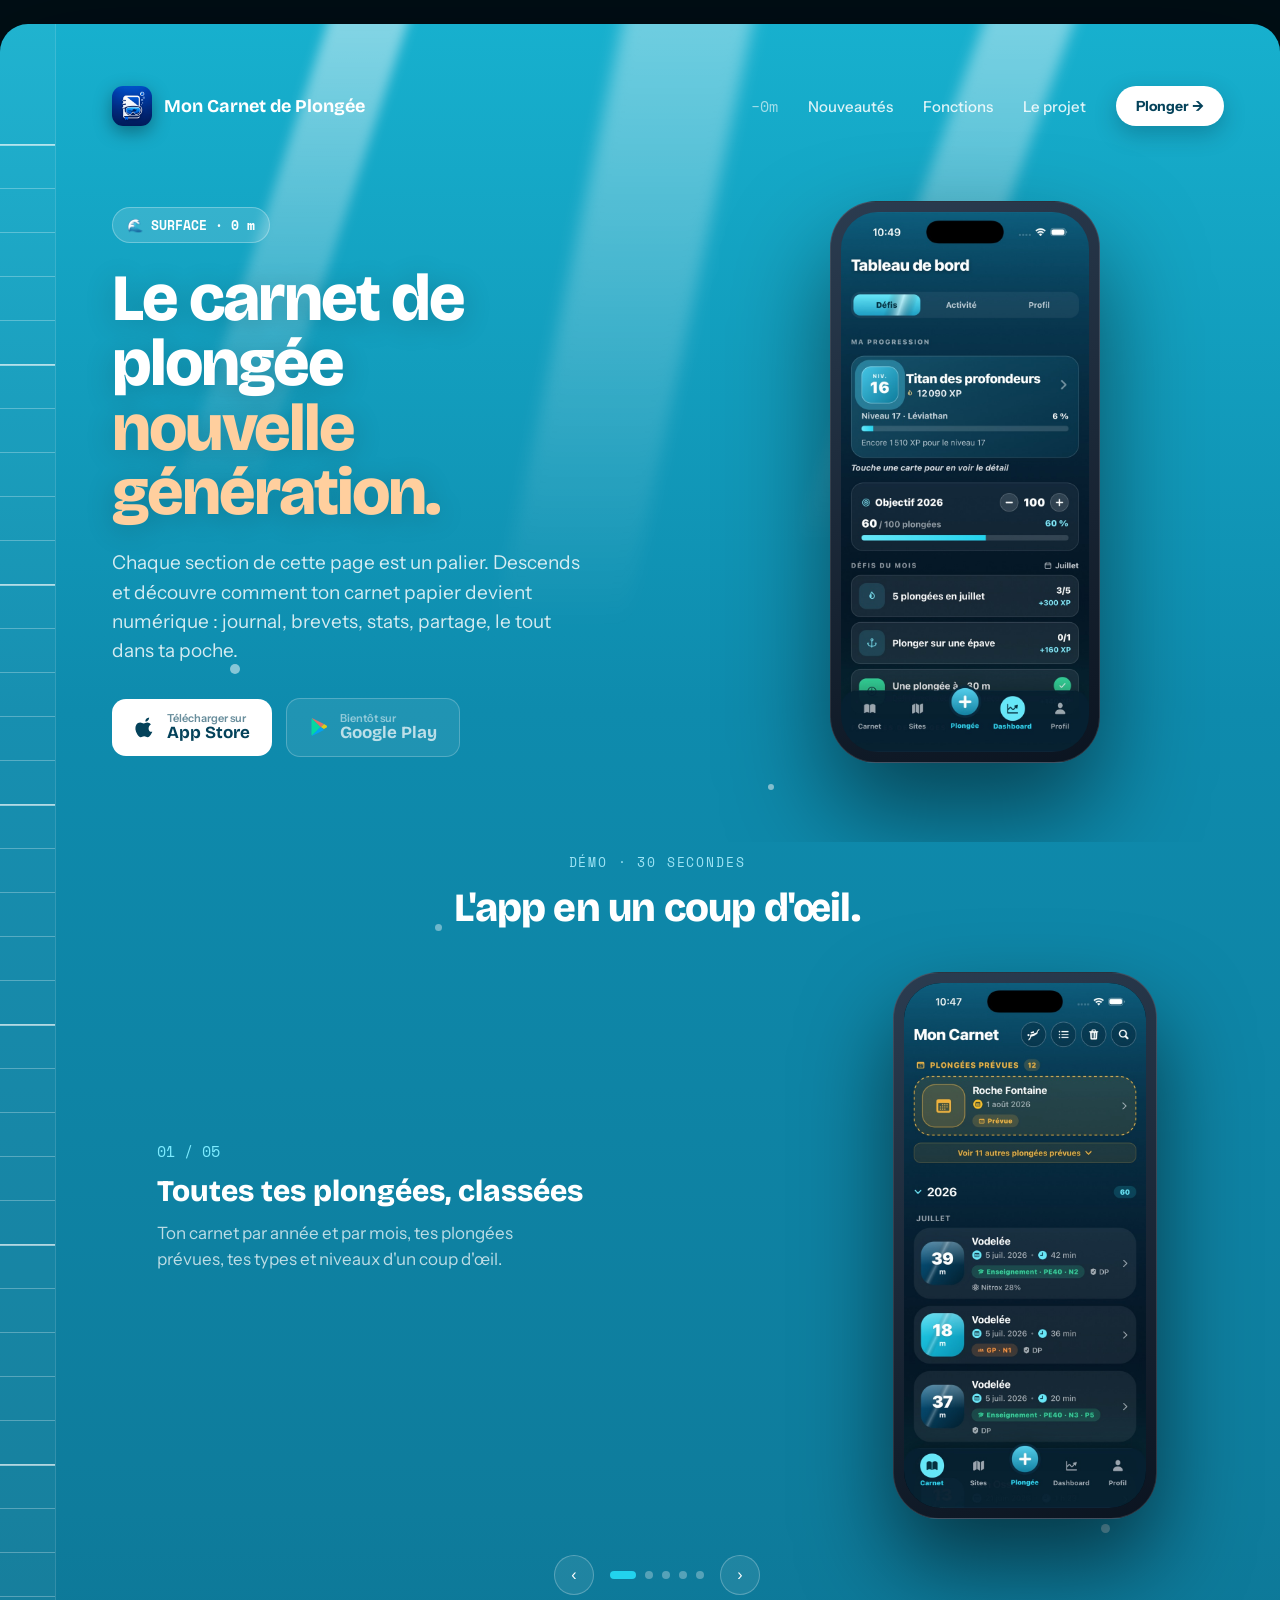
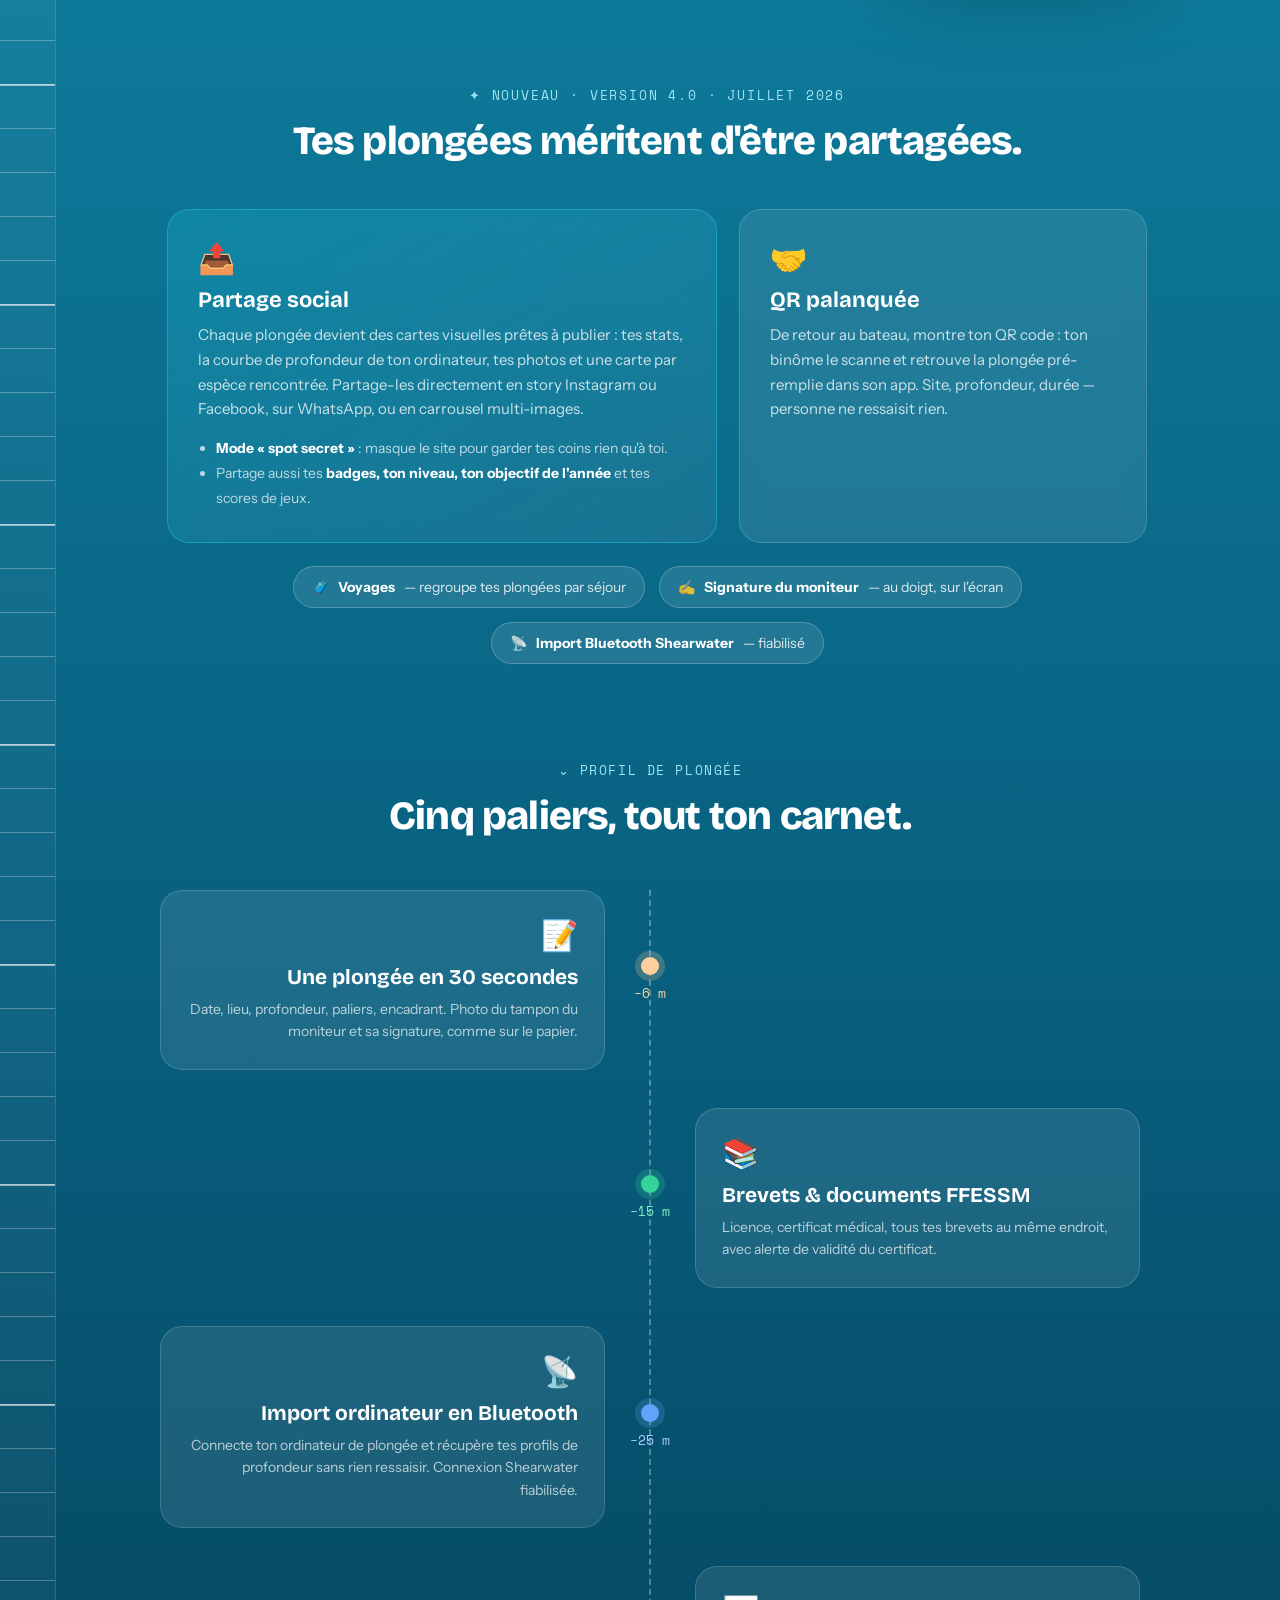
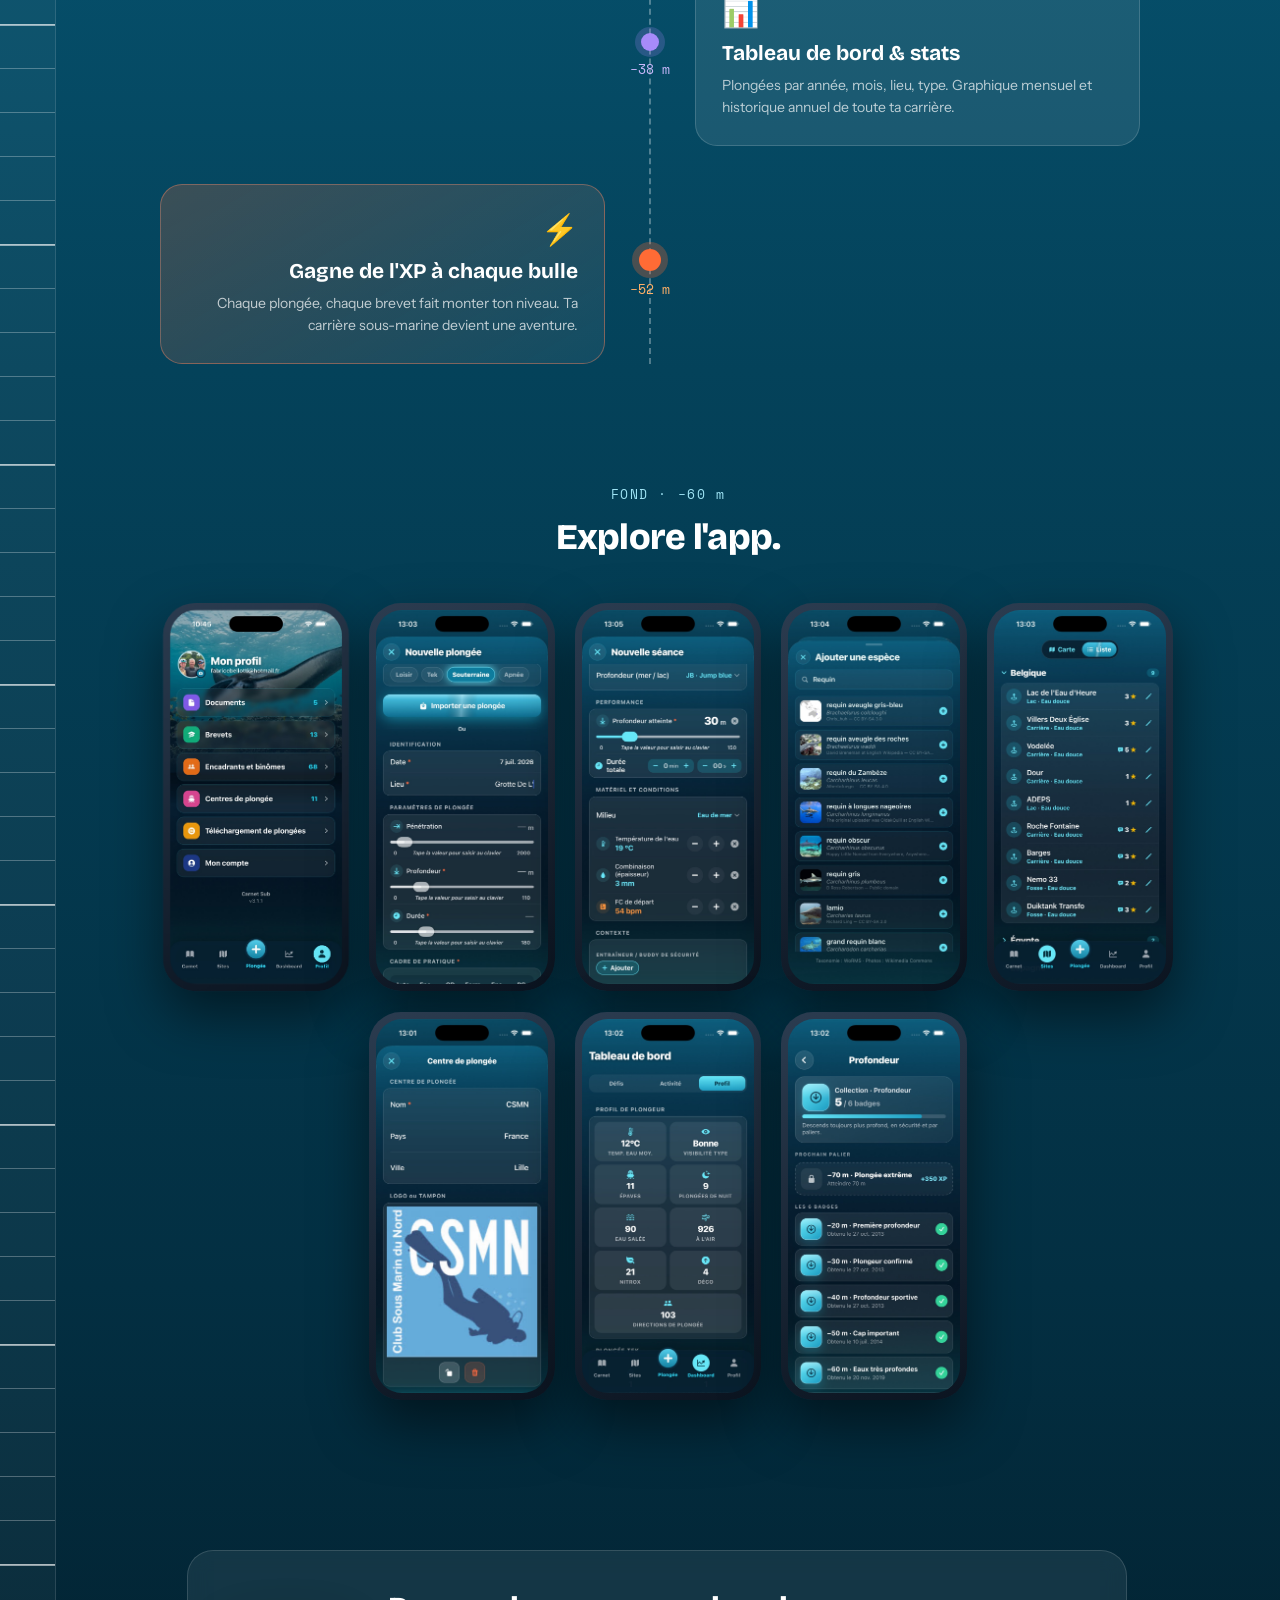
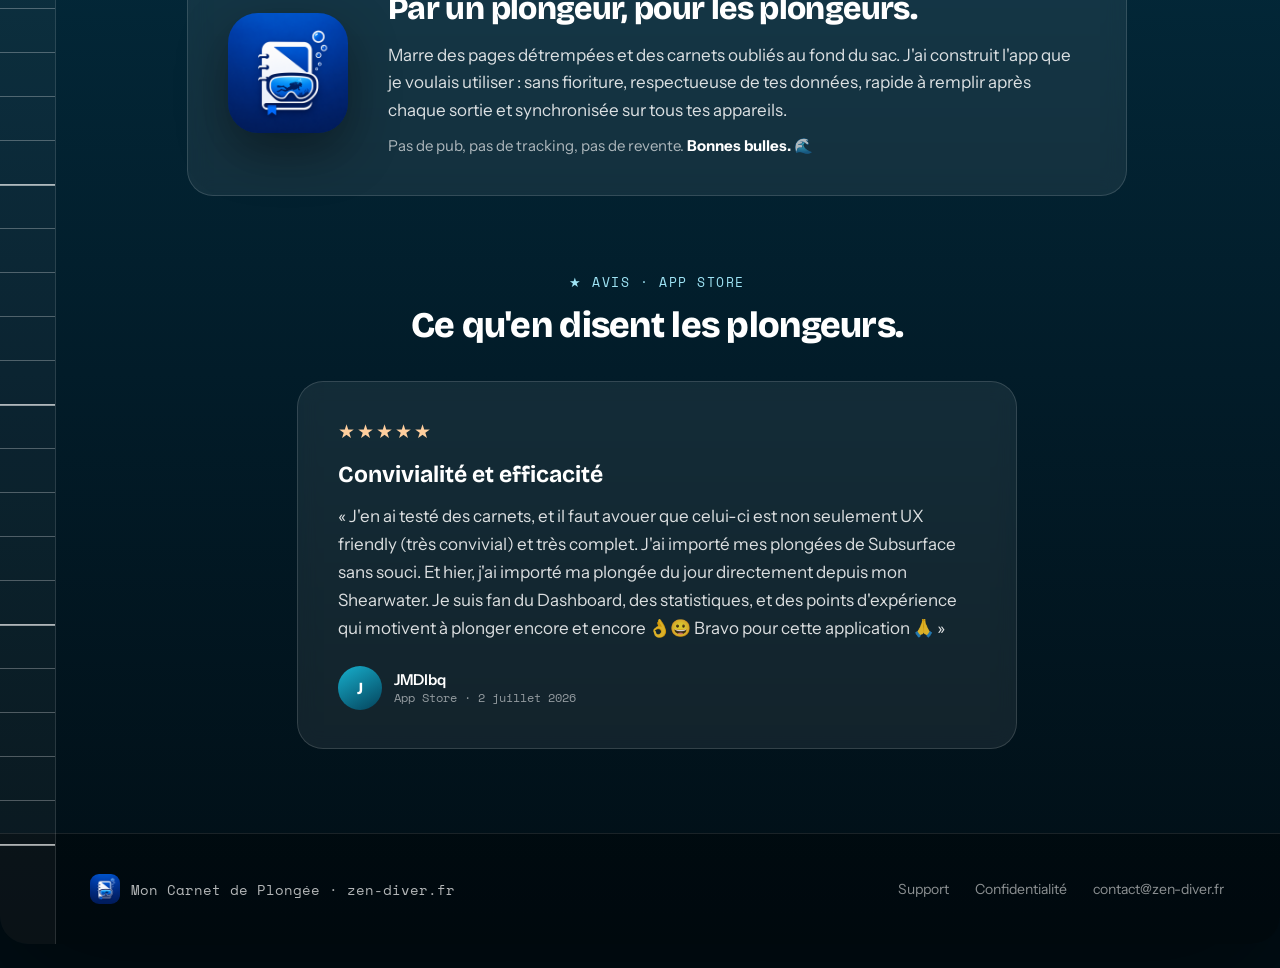
==== index.html @ 9f560ec1 "Version 4.0.0 « Partage social » : nouvelle section Nouveautés (cartes visuelles, stories, spot secr" ====
<!DOCTYPE html>
<html lang="fr">
<head>
  <meta charset="utf-8">
  <meta name="viewport" content="width=device-width, initial-scale=1">
  <title>Mon Carnet de Plongée — ton carnet de plongée & apnée</title>
  <meta name="description" content="Mon Carnet de Plongée : ton carnet papier devient numérique. Journal, brevets, statistiques, sites, partage social — loisir, Tek, souterraine et apnée. Sur iPhone.">
  <link rel="icon" href="assets/images/icon.png">
  <meta property="og:type" content="website">
  <meta property="og:title" content="Mon Carnet de Plongée">
  <meta property="og:description" content="Ton carnet papier devient numérique. Journal, brevets, stats, sites — et partage tes plongées en story.">
  <meta property="og:image" content="assets/images/icon.png">
  <meta property="og:url" content="https://zen-diver.fr">
  <link rel="preconnect" href="https://fonts.googleapis.com">
  <link rel="preconnect" href="https://fonts.gstatic.com" crossorigin>
  <link href="https://fonts.googleapis.com/css2?family=Bricolage+Grotesque:opsz,wght@12..96,400;12..96,600;12..96,700;12..96,800&family=Instrument+Sans:wght@400;500;600&family=Space+Mono:wght@400;700&display=swap" rel="stylesheet">
  <style>
    * { box-sizing: border-box; }
    html, body { margin: 0; padding: 0; }
    body {
      background: #010E15;
      color: #fff;
      font-family: 'Instrument Sans', system-ui, sans-serif;
      -webkit-font-smoothing: antialiased;
      padding: 24px 0;
    }
    a { color: inherit; text-decoration: none; }

    @keyframes floatY { 0%,100% { transform: translateY(0); } 50% { transform: translateY(-14px); } }
    @keyframes rise {
      0% { transform: translateY(0) translateX(0); opacity: 0; }
      12% { opacity: 0.7; }
      100% { transform: translateY(-260px) translateX(14px); opacity: 0; }
    }
    @keyframes rays {
      0%,100% { opacity: 0.35; transform: skewX(-16deg) translateX(0); }
      50% { opacity: 0.6; transform: skewX(-16deg) translateX(12px); }
    }
    @keyframes riseIn { from { opacity: 0; transform: translateY(28px); } to { opacity: 1; transform: none; } }

    .reveal { opacity: 0; transform: translateY(26px); transition: opacity .7s cubic-bezier(.22,.61,.36,1), transform .7s cubic-bezier(.22,.61,.36,1); will-change: opacity, transform; }
    .reveal.in { opacity: 1; transform: none; }

    .store-btn { transition: transform .2s ease; }
    .store-btn:hover { transform: translateY(-2px); }

    /* Galerie « Explore l'app » — projecteur roaming */
    .gcard { position: relative; transition: transform .7s cubic-bezier(.22,.61,.36,1), box-shadow .6s ease, opacity .6s ease, filter .6s ease; }
    .gallery.spotting .gcard { opacity: .5; filter: saturate(.85) brightness(.78); }
    .gallery.spotting .gcard.spot {
      opacity: 1; filter: none; z-index: 3;
      transform: translateY(-14px) scale(1.07);
      animation: spotPulse 2s ease-in-out infinite;
    }
    @keyframes spotPulse {
      0%, 100% { box-shadow: 0 30px 70px rgba(0,0,0,.55), 0 0 0 2px rgba(34,211,238,.6), 0 0 40px 4px rgba(34,211,238,.35); }
      50%      { box-shadow: 0 36px 84px rgba(0,0,0,.6), 0 0 0 2px rgba(34,211,238,.95), 0 0 64px 12px rgba(34,211,238,.55); }
    }

    @media (prefers-reduced-motion: reduce) {
      * { animation: none !important; }
      .reveal { opacity: 1 !important; transform: none !important; transition: none !important; }
    }

    @media (max-width: 900px) {
      body { padding: 0; }
      #site { border-radius: 0 !important; box-shadow: none !important; }
      .hero-grid, .demo-grid, .new-grid { grid-template-columns: 1fr !important; }
      .depth-ruler { display: none !important; }
      .h1 { font-size: 40px !important; }
      .pad-side { padding-left: 22px !important; padding-right: 22px !important; }
      .gallery { overflow-x: auto !important; flex-wrap: nowrap !important; justify-content: flex-start !important; }
      .footer { padding-left: 22px !important; }
      .nav-sec { display: none !important; }
      .nav-row { padding-top: 34px !important; padding-bottom: 18px !important; }
      .hero-phone { min-height: auto !important; margin-top: 18px !important; }
      .sec-title { font-size: 30px !important; }
      .gallery-sec { padding: 20px 0 44px !important; }
      /* marges verticales : la carte active (soulevée + agrandie) n'est plus rognée */
      .gallery { padding: 34px 22px 30px !important; -webkit-overflow-scrolling: touch; }
    }

    /* Portrait téléphone : timeline en une colonne, carte histoire empilée */
    @media (max-width: 640px) {
      .h1 { font-size: 36px !important; }
      .timeline-line { left: 21px !important; }
      .palier { grid-template-columns: 42px 1fr !important; column-gap: 14px !important; align-items: start !important; margin-bottom: 26px !important; }
      .palier-empty { display: none !important; }
      .palier-dot { order: 0 !important; padding-top: 4px; }
      .palier-card { order: 1 !important; text-align: left !important; padding: 20px !important; }
      .story-card { grid-template-columns: 1fr !important; gap: 20px !important; padding: 26px !important; text-align: center !important; }
      .story-card > img { margin: 0 auto !important; width: 92px !important; height: 92px !important; }
      .demo-grid { gap: 24px !important; justify-items: center !important; }
      .demo-caps { min-height: 288px !important; text-align: center !important; width: 100%; }
      .demo-caps h3 { font-size: 26px !important; }
    }
  </style>
</head>
<body>

<section id="site" style="position:relative; max-width:1280px; width:100%; margin:0 auto; border-radius:28px; overflow:hidden; box-shadow:0 40px 120px rgba(0,0,0,0.45); background:linear-gradient(180deg, #17B0CE 0%, #0E8BAD 12%, #0E7C9C 26%, #086080 44%, #04425A 62%, #032F42 78%, #021C29 90%, #010E15 100%); font-family:'Instrument Sans',sans-serif;">

  <!-- depth ruler -->
  <div class="depth-ruler" style="position:absolute; top:0; bottom:0; left:0; width:56px; z-index:40; border-right:1px solid rgba(255,255,255,0.12); background:rgba(255,255,255,0.04);">
    <div style="position:absolute; top:120px; left:0; right:0; bottom:60px; background-image:repeating-linear-gradient(180deg, rgba(255,255,255,0.28) 0 1px, transparent 1px 44px);"></div>
    <div style="position:absolute; top:120px; left:0; right:0; bottom:60px; background-image:repeating-linear-gradient(180deg, rgba(255,255,255,0.55) 0 2px, transparent 2px 220px);"></div>
  </div>

  <!-- rising bubbles -->
  <div style="position:absolute; left:18%; top:640px; width:10px; height:10px; border-radius:50%; background:rgba(255,255,255,0.5); animation:rise 7s ease-in infinite; pointer-events:none;"></div>
  <div style="position:absolute; left:34%; top:900px; width:7px; height:7px; border-radius:50%; background:rgba(255,255,255,0.4); animation:rise 9s ease-in infinite 1.5s; pointer-events:none;"></div>
  <div style="position:absolute; left:72%; top:1200px; width:12px; height:12px; border-radius:50%; background:rgba(255,255,255,0.4); animation:rise 8s ease-in infinite 0.6s; pointer-events:none;"></div>
  <div style="position:absolute; left:60%; top:760px; width:6px; height:6px; border-radius:50%; background:rgba(255,255,255,0.5); animation:rise 6.5s ease-in infinite 2.2s; pointer-events:none;"></div>
  <div style="position:absolute; left:86%; top:1500px; width:9px; height:9px; border-radius:50%; background:rgba(255,255,255,0.35); animation:rise 10s ease-in infinite 1s; pointer-events:none;"></div>

  <!-- HERO / SURFACE -->
  <div style="position:relative; padding-left:56px; overflow:hidden;">
    <div style="position:absolute; top:-40px; left:20%; width:80px; height:520px; background:linear-gradient(180deg, rgba(255,255,255,0.5), transparent); transform:skewX(-18deg); filter:blur(6px); animation:rays 9s ease-in-out infinite; pointer-events:none;"></div>
    <div style="position:absolute; top:-40px; left:44%; width:130px; height:640px; background:linear-gradient(180deg, rgba(255,255,255,0.4), transparent); transform:skewX(-12deg); filter:blur(8px); animation:rays 11s ease-in-out infinite 1s; pointer-events:none;"></div>
    <div style="position:absolute; top:-40px; left:70%; width:90px; height:560px; background:linear-gradient(180deg, rgba(255,255,255,0.45), transparent); transform:skewX(-20deg); filter:blur(7px); animation:rays 10s ease-in-out infinite 0.5s; pointer-events:none;"></div>

    <!-- nav -->
    <div class="pad-side nav-row" style="position:relative; z-index:10; display:flex; align-items:center; justify-content:space-between; padding:62px 56px 26px; flex-wrap:wrap; gap:16px;">
      <div style="display:flex; align-items:center; gap:12px;">
        <img src="assets/images/icon.png" alt="Mon Carnet de Plongée" style="width:40px; height:40px; border-radius:11px; box-shadow:0 6px 18px rgba(0,0,0,0.35);">
        <span style="color:#fff; font-family:'Bricolage Grotesque',sans-serif; font-weight:700; font-size:18px;">Mon Carnet de Plongée</span>
      </div>
      <div style="display:flex; align-items:center; gap:30px;">
        <span class="nav-sec" style="color:rgba(255,255,255,0.6); font-size:15px; font-weight:400; font-family:'Space Mono',monospace;">−0m</span>
        <a class="nav-sec" href="#nouveautes" style="color:rgba(255,255,255,0.85); font-size:15px; font-weight:500;">Nouveautés</a>
        <a class="nav-sec" href="#paliers" style="color:rgba(255,255,255,0.85); font-size:15px; font-weight:500;">Fonctions</a>
        <a class="nav-sec" href="#projet" style="color:rgba(255,255,255,0.85); font-size:15px; font-weight:500;">Le projet</a>
        <a href="https://apps.apple.com/app/id6769454355" target="_blank" rel="noopener" style="display:inline-flex; align-items:center; gap:8px; background:#fff; color:#04425A; font-weight:700; font-size:14px; padding:11px 20px; border-radius:999px; box-shadow:0 8px 22px rgba(3,31,46,0.25);">Plonger →</a>
      </div>
    </div>

    <!-- hero grid -->
    <div class="hero-grid pad-side" style="position:relative; z-index:10; display:grid; grid-template-columns:1.05fr 0.95fr; gap:20px; align-items:center; padding:30px 56px 60px;">
      <div>
        <div style="display:inline-flex; align-items:center; gap:8px; background:rgba(255,255,255,0.14); border:1px solid rgba(255,255,255,0.28); color:#fff; font-size:13px; font-weight:600; padding:7px 14px; border-radius:999px; margin-bottom:24px; font-family:'Space Mono',monospace; animation:riseIn 0.7s cubic-bezier(.22,.61,.36,1) both;">🌊 SURFACE · 0 m</div>
        <h1 class="h1" style="margin:0 0 22px; font-family:'Bricolage Grotesque',sans-serif; font-weight:800; font-size:66px; line-height:0.98; letter-spacing:-0.03em; color:#fff; text-shadow:0 4px 30px rgba(0,0,0,0.2); animation:riseIn 0.8s cubic-bezier(.22,.61,.36,1) 0.08s both;">Le carnet de plongée<br><span style="color:#FFCf9e;">nouvelle génération.</span></h1>
        <p style="margin:0 0 32px; max-width:470px; font-size:19px; line-height:1.55; color:rgba(255,255,255,0.82); animation:riseIn 0.8s cubic-bezier(.22,.61,.36,1) 0.18s both;">Chaque section de cette page est un palier. Descends et découvre comment ton carnet papier devient numérique : journal, brevets, stats, partage, le tout dans ta poche.</p>
        <div id="stores" style="display:flex; align-items:center; gap:14px; flex-wrap:wrap; animation:riseIn 0.8s cubic-bezier(.22,.61,.36,1) 0.28s both;">
          <a class="store-btn" href="https://apps.apple.com/app/id6769454355" target="_blank" rel="noopener" style="display:inline-flex; align-items:center; gap:11px; background:#fff; color:#04425A; padding:13px 22px; border-radius:14px; font-weight:600;">
            <svg width="22" height="22" viewBox="0 0 24 24" fill="#04425A"><path d="M16.5 1.5c.1 1.2-.4 2.3-1.1 3.1-.7.9-1.9 1.5-3 1.4-.1-1.1.4-2.3 1.1-3 .7-.8 2-1.4 3-1.5zM20 17.2c-.5 1.2-.8 1.7-1.4 2.7-.9 1.4-2.2 3.2-3.8 3.2-1.4 0-1.8-.9-3.7-.9s-2.3.9-3.7.9c-1.6 0-2.8-1.6-3.7-3C1.2 16.5.9 12 2.5 9.6c1-1.6 2.6-2.5 4.2-2.5 1.6 0 2.6 1 3.9 1s2.1-1 3.9-1c1.4 0 2.9.8 3.9 2.1-3.4 1.9-2.9 6.8-.5 8z"/></svg>
            <span style="display:flex; flex-direction:column; line-height:1.1;"><span style="font-size:11px; opacity:0.6;">Télécharger sur</span><span style="font-size:17px; font-weight:700; font-family:'Bricolage Grotesque',sans-serif;">App Store</span></span>
          </a>
          <span aria-disabled="true" style="display:inline-flex; align-items:center; gap:11px; background:rgba(255,255,255,0.08); border:1px solid rgba(255,255,255,0.22); color:rgba(255,255,255,0.7); padding:13px 22px; border-radius:14px; font-weight:600; cursor:default;">
            <svg width="20" height="22" viewBox="0 0 24 24" style="opacity:0.85;"><path fill="#00E5A0" d="M3.6 1.8 14 12 3.6 22.2c-.4-.2-.6-.6-.6-1.1V2.9c0-.5.2-.9.6-1.1z"/><path fill="#FFD400" d="M17.9 8.5 21 10.3c.8.5.8 1.7 0 2.2l-3.1 1.8L14 12l3.9-3.5z"/><path fill="#FF6B5C" d="M3.6 1.8c.3-.2.7-.2 1.1 0L17.9 8.5 14 12 3.6 1.8z"/><path fill="#00A6FF" d="M14 12l3.9 3.5L4.7 22.2c-.4.2-.8.2-1.1 0L14 12z"/></svg>
            <span style="display:flex; flex-direction:column; line-height:1.1;"><span style="font-size:11px; opacity:0.7;">Bientôt sur</span><span style="font-size:17px; font-weight:700; font-family:'Bricolage Grotesque',sans-serif;">Google Play</span></span>
          </span>
        </div>
      </div>
      <div class="hero-phone" style="position:relative; display:flex; justify-content:center; align-items:center; min-height:600px;">
        <div style="position:relative; z-index:2; width:270px; animation:floatY 7s ease-in-out infinite;">
          <div style="border-radius:46px; padding:10px; background:linear-gradient(160deg,#2b3c50,#0b1420); box-shadow:0 50px 100px rgba(0,0,0,0.5); border:1px solid rgba(255,255,255,0.12);">
            <img src="assets/screens/dashboard.jpg" alt="Tableau de bord Mon Carnet de Plongée" style="width:100%; display:block; border-radius:37px;">
          </div>
        </div>
      </div>
    </div>
  </div>

  <!-- DÉMO / DIAPORAMA -->
  <div class="pad-side" style="position:relative; padding:10px 56px 70px 90px;">
    <div class="reveal" style="text-align:center; margin:0 auto 40px;">
      <div style="font-family:'Space Mono',monospace; color:#9FE4F5; font-size:13px; letter-spacing:0.14em; margin-bottom:12px;">DÉMO · 30 SECONDES</div>
      <h2 class="sec-title" style="margin:0; font-family:'Bricolage Grotesque',sans-serif; font-weight:800; font-size:40px; letter-spacing:-0.02em; color:#fff;">L'app en un coup d'œil.</h2>
    </div>

    <div id="demo" style="max-width:1000px; margin:0 auto;">
      <div class="demo-grid" style="display:grid; grid-template-columns:1fr auto; gap:56px; align-items:center;">
        <!-- captions stack -->
        <div class="demo-caps" style="position:relative; min-height:210px;">
          <div data-cap style="position:absolute; inset:0; opacity:1; transition:opacity 0.5s ease;">
            <div style="font-family:'Space Mono',monospace; font-size:15px; color:#7DEBFF; margin-bottom:14px;">01 / 05</div>
            <h3 style="margin:0 0 12px; font-family:'Bricolage Grotesque',sans-serif; font-weight:800; font-size:30px; line-height:1.05; color:#fff;">Toutes tes plongées, classées</h3>
            <p style="margin:0; font-size:17px; line-height:1.55; color:rgba(255,255,255,0.72); max-width:400px;">Ton carnet par année et par mois, tes plongées prévues, tes types et niveaux d'un coup d'œil.</p>
          </div>
          <div data-cap style="position:absolute; inset:0; opacity:0; transition:opacity 0.5s ease;">
            <div style="font-family:'Space Mono',monospace; font-size:15px; color:#7DEBFF; margin-bottom:14px;">02 / 05</div>
            <h3 style="margin:0 0 12px; font-family:'Bricolage Grotesque',sans-serif; font-weight:800; font-size:30px; line-height:1.05; color:#fff;">Une plongée en 30 secondes</h3>
            <p style="margin:0; font-size:17px; line-height:1.55; color:rgba(255,255,255,0.72); max-width:400px;">Loisir, Tek, souterraine ou apnée : saisis l'essentiel en un instant, ou importe depuis ton ordinateur.</p>
          </div>
          <div data-cap style="position:absolute; inset:0; opacity:0; transition:opacity 0.5s ease;">
            <div style="font-family:'Space Mono',monospace; font-size:15px; color:#7DEBFF; margin-bottom:14px;">03 / 05</div>
            <h3 style="margin:0 0 12px; font-family:'Bricolage Grotesque',sans-serif; font-weight:800; font-size:30px; line-height:1.05; color:#fff;">Tes sites sur la carte</h3>
            <p style="margin:0; font-size:17px; line-height:1.55; color:rgba(255,255,255,0.72); max-width:400px;">Tous tes spots géolocalisés, notés et prêts à être revisités, de la carrière locale à la croisière lointaine.</p>
          </div>
          <div data-cap style="position:absolute; inset:0; opacity:0; transition:opacity 0.5s ease;">
            <div style="font-family:'Space Mono',monospace; font-size:15px; color:#7DEBFF; margin-bottom:14px;">04 / 05</div>
            <h3 style="margin:0 0 12px; font-family:'Bricolage Grotesque',sans-serif; font-weight:800; font-size:30px; line-height:1.05; color:#fff;">Tes stats, ta progression</h3>
            <p style="margin:0; font-size:17px; line-height:1.55; color:rgba(255,255,255,0.72); max-width:400px;">Profondeurs, durées, types, historique annuel : toute ta carrière sous-marine en chiffres et en graphiques.</p>
          </div>
          <div data-cap style="position:absolute; inset:0; opacity:0; transition:opacity 0.5s ease;">
            <div style="font-family:'Space Mono',monospace; font-size:15px; color:#7DEBFF; margin-bottom:14px;">05 / 05</div>
            <h3 style="margin:0 0 12px; font-family:'Bricolage Grotesque',sans-serif; font-weight:800; font-size:30px; line-height:1.05; color:#fff;">Brevets & documents à portée</h3>
            <p style="margin:0; font-size:17px; line-height:1.55; color:rgba(255,255,255,0.72); max-width:400px;">Licence, certificat médical, brevets, assurances : tous tes papiers réunis, même hors-ligne.</p>
          </div>
        </div>

        <!-- phone -->
        <div style="width:264px; animation:floatY 7s ease-in-out infinite;">
          <div style="border-radius:46px; padding:10px; background:linear-gradient(160deg,#2b3c50,#0b1420); box-shadow:0 44px 90px rgba(0,0,0,0.55); border:1px solid rgba(255,255,255,0.12);">
            <div style="position:relative; aspect-ratio:250/542; border-radius:37px; overflow:hidden; background:#010A12;">
              <div data-slide style="position:absolute; inset:0; opacity:1; z-index:2; transition:opacity 0.6s ease;"><img src="assets/screens/carnet.jpg" alt="Carnet de plongées" style="width:100%; height:100%; object-fit:cover; display:block;"></div>
              <div data-slide style="position:absolute; inset:0; opacity:0; z-index:1; transition:opacity 0.6s ease;"><img src="assets/screens/nouvelle-plongee.jpg" alt="Nouvelle plongée" style="width:100%; height:100%; object-fit:cover; display:block;"></div>
              <div data-slide style="position:absolute; inset:0; opacity:0; z-index:1; transition:opacity 0.6s ease;"><img src="assets/screens/sites.jpg" alt="Sites sur la carte" style="width:100%; height:100%; object-fit:cover; display:block;"></div>
              <div data-slide style="position:absolute; inset:0; opacity:0; z-index:1; transition:opacity 0.6s ease;"><img src="assets/screens/stats.jpg" alt="Statistiques" style="width:100%; height:100%; object-fit:cover; display:block;"></div>
              <div data-slide style="position:absolute; inset:0; opacity:0; z-index:1; transition:opacity 0.6s ease;"><img src="assets/screens/documents.jpg" alt="Documents et brevets" style="width:100%; height:100%; object-fit:cover; display:block;"></div>
            </div>
          </div>
        </div>
      </div>

      <!-- controls -->
      <div style="display:flex; align-items:center; justify-content:center; gap:16px; margin-top:36px;">
        <button data-prev aria-label="Précédent" style="width:40px; height:40px; border-radius:20px; border:1px solid rgba(255,255,255,0.25); background:rgba(255,255,255,0.08); color:#fff; font-size:16px; cursor:pointer; display:flex; align-items:center; justify-content:center;">‹</button>
        <div style="display:flex; align-items:center; gap:9px;">
          <button data-dot aria-label="Aller au slide 1" style="height:8px; width:26px; border:none; padding:0; border-radius:99px; background:#22D3EE; cursor:pointer; transition:all 0.4s ease;"></button>
          <button data-dot aria-label="Aller au slide 2" style="height:8px; width:8px; border:none; padding:0; border-radius:99px; background:rgba(255,255,255,0.3); cursor:pointer; transition:all 0.4s ease;"></button>
          <button data-dot aria-label="Aller au slide 3" style="height:8px; width:8px; border:none; padding:0; border-radius:99px; background:rgba(255,255,255,0.3); cursor:pointer; transition:all 0.4s ease;"></button>
          <button data-dot aria-label="Aller au slide 4" style="height:8px; width:8px; border:none; padding:0; border-radius:99px; background:rgba(255,255,255,0.3); cursor:pointer; transition:all 0.4s ease;"></button>
          <button data-dot aria-label="Aller au slide 5" style="height:8px; width:8px; border:none; padding:0; border-radius:99px; background:rgba(255,255,255,0.3); cursor:pointer; transition:all 0.4s ease;"></button>
        </div>
        <button data-next aria-label="Suivant" style="width:40px; height:40px; border-radius:20px; border:1px solid rgba(255,255,255,0.25); background:rgba(255,255,255,0.08); color:#fff; font-size:16px; cursor:pointer; display:flex; align-items:center; justify-content:center;">›</button>
      </div>
    </div>
  </div>

  <!-- NOUVEAUTÉS 4.0 -->
  <div id="nouveautes" class="pad-side" style="position:relative; padding:20px 56px 76px 90px;">
    <div class="reveal" style="text-align:center; margin:0 auto 44px;">
      <div style="font-family:'Space Mono',monospace; color:#9FE4F5; font-size:13px; letter-spacing:0.14em; margin-bottom:12px;">✦ NOUVEAU · VERSION 4.0 · JUILLET 2026</div>
      <h2 class="sec-title" style="margin:0; font-family:'Bricolage Grotesque',sans-serif; font-weight:800; font-size:40px; letter-spacing:-0.02em; color:#fff;">Tes plongées méritent d'être partagées.</h2>
    </div>

    <div class="new-grid" style="display:grid; grid-template-columns:1.35fr 1fr; gap:22px; max-width:980px; margin:0 auto;">
      <!-- Partage social -->
      <div class="reveal" style="background:linear-gradient(150deg,rgba(34,211,238,0.20),rgba(255,255,255,0.06)); border:1px solid rgba(34,211,238,0.4); border-radius:22px; padding:30px; backdrop-filter:blur(10px);">
        <div style="font-size:30px; margin-bottom:10px;">📤</div>
        <h3 style="margin:0 0 10px; font-family:'Bricolage Grotesque',sans-serif; font-weight:700; font-size:22px; color:#fff;">Partage social</h3>
        <p style="margin:0 0 14px; font-size:15px; line-height:1.65; color:rgba(255,255,255,0.78);">Chaque plongée devient des cartes visuelles prêtes à publier : tes stats, la courbe de profondeur de ton ordinateur, tes photos et une carte par espèce rencontrée. Partage-les directement en story Instagram ou Facebook, sur WhatsApp, ou en carrousel multi-images.</p>
        <ul style="margin:0; padding-left:18px; font-size:14px; line-height:1.8; color:rgba(255,255,255,0.72);">
          <li><strong style="color:#fff;">Mode « spot secret »</strong> : masque le site pour garder tes coins rien qu'à toi.</li>
          <li>Partage aussi tes <strong style="color:#fff;">badges, ton niveau, ton objectif de l'année</strong> et tes scores de jeux.</li>
        </ul>
      </div>

      <!-- QR palanquée -->
      <div class="reveal" style="background:rgba(255,255,255,0.09); border:1px solid rgba(255,255,255,0.16); border-radius:22px; padding:30px; backdrop-filter:blur(10px);">
        <div style="font-size:30px; margin-bottom:10px;">🤝</div>
        <h3 style="margin:0 0 10px; font-family:'Bricolage Grotesque',sans-serif; font-weight:700; font-size:22px; color:#fff;">QR palanquée</h3>
        <p style="margin:0; font-size:15px; line-height:1.65; color:rgba(255,255,255,0.78);">De retour au bateau, montre ton QR code : ton binôme le scanne et retrouve la plongée pré-remplie dans son app. Site, profondeur, durée — personne ne ressaisit rien.</p>
      </div>
    </div>

    <!-- aussi dans les dernières versions -->
    <div class="reveal" style="display:flex; flex-wrap:wrap; gap:14px; justify-content:center; max-width:980px; margin:24px auto 0;">
      <span style="display:inline-flex; align-items:center; gap:9px; background:rgba(255,255,255,0.10); border:1px solid rgba(255,255,255,0.22); border-radius:999px; padding:11px 18px; font-size:14px; color:rgba(255,255,255,0.85);">🧳 <strong style="color:#fff;">Voyages</strong> — regroupe tes plongées par séjour</span>
      <span style="display:inline-flex; align-items:center; gap:9px; background:rgba(255,255,255,0.10); border:1px solid rgba(255,255,255,0.22); border-radius:999px; padding:11px 18px; font-size:14px; color:rgba(255,255,255,0.85);">✍️ <strong style="color:#fff;">Signature du moniteur</strong> — au doigt, sur l'écran</span>
      <span style="display:inline-flex; align-items:center; gap:9px; background:rgba(255,255,255,0.10); border:1px solid rgba(255,255,255,0.22); border-radius:999px; padding:11px 18px; font-size:14px; color:rgba(255,255,255,0.85);">📡 <strong style="color:#fff;">Import Bluetooth Shearwater</strong> — fiabilisé</span>
    </div>
  </div>

  <!-- DESCENT TIMELINE -->
  <div id="paliers" class="pad-side" style="position:relative; padding:20px 70px 80px 90px;">
    <div class="reveal" style="text-align:center; margin:0 auto 50px;">
      <div style="font-family:'Space Mono',monospace; color:#9FE4F5; font-size:13px; letter-spacing:0.12em; margin-bottom:12px;">⌄ PROFIL DE PLONGÉE</div>
      <h2 class="sec-title" style="margin:0; font-family:'Bricolage Grotesque',sans-serif; font-weight:800; font-size:40px; letter-spacing:-0.02em; color:#fff;">Cinq paliers, tout ton carnet.</h2>
    </div>

    <div style="position:relative; max-width:980px; margin:0 auto;">
      <div class="timeline-line" style="position:absolute; left:50%; top:0; bottom:0; width:0; border-left:2px dashed rgba(255,255,255,0.3); transform:translateX(-1px);"></div>

      <!-- palier 1 (left) −6m -->
      <div class="reveal palier" style="position:relative; display:grid; grid-template-columns:1fr 90px 1fr; align-items:center; margin-bottom:38px;">
        <div class="palier-card" style="background:rgba(255,255,255,0.09); border:1px solid rgba(255,255,255,0.16); border-radius:22px; padding:26px; backdrop-filter:blur(10px); text-align:right;">
          <div style="font-size:30px; margin-bottom:10px;">📝</div>
          <h3 style="margin:0 0 8px; font-family:'Bricolage Grotesque',sans-serif; font-weight:700; font-size:21px; color:#fff;">Une plongée en 30 secondes</h3>
          <p style="margin:0; font-size:14px; line-height:1.6; color:rgba(255,255,255,0.7);">Date, lieu, profondeur, paliers, encadrant. Photo du tampon du moniteur et sa signature, comme sur le papier.</p>
        </div>
        <div class="palier-dot" style="display:flex; flex-direction:column; align-items:center;">
          <div style="width:18px; height:18px; border-radius:50%; background:#FFCf9e; box-shadow:0 0 0 6px rgba(255,207,158,0.22);"></div>
          <span style="font-family:'Space Mono',monospace; font-size:13px; color:#FFCf9e; margin-top:8px;">−6 m</span>
        </div>
        <div class="palier-empty"></div>
      </div>

      <!-- palier 2 (right) −15m -->
      <div class="reveal palier" style="position:relative; display:grid; grid-template-columns:1fr 90px 1fr; align-items:center; margin-bottom:38px;">
        <div class="palier-empty"></div>
        <div class="palier-dot" style="display:flex; flex-direction:column; align-items:center;">
          <div style="width:18px; height:18px; border-radius:50%; background:#34D399; box-shadow:0 0 0 6px rgba(52,211,153,0.22);"></div>
          <span style="font-family:'Space Mono',monospace; font-size:13px; color:#7DECC0; margin-top:8px;">−15 m</span>
        </div>
        <div class="palier-card" style="background:rgba(255,255,255,0.09); border:1px solid rgba(255,255,255,0.16); border-radius:22px; padding:26px; backdrop-filter:blur(10px);">
          <div style="font-size:30px; margin-bottom:10px;">📚</div>
          <h3 style="margin:0 0 8px; font-family:'Bricolage Grotesque',sans-serif; font-weight:700; font-size:21px; color:#fff;">Brevets & documents FFESSM</h3>
          <p style="margin:0; font-size:14px; line-height:1.6; color:rgba(255,255,255,0.7);">Licence, certificat médical, tous tes brevets au même endroit, avec alerte de validité du certificat.</p>
        </div>
      </div>

      <!-- palier 3 (left) −25m -->
      <div class="reveal palier" style="position:relative; display:grid; grid-template-columns:1fr 90px 1fr; align-items:center; margin-bottom:38px;">
        <div class="palier-card" style="background:rgba(255,255,255,0.09); border:1px solid rgba(255,255,255,0.16); border-radius:22px; padding:26px; backdrop-filter:blur(10px); text-align:right;">
          <div style="font-size:30px; margin-bottom:10px;">📡</div>
          <h3 style="margin:0 0 8px; font-family:'Bricolage Grotesque',sans-serif; font-weight:700; font-size:21px; color:#fff;">Import ordinateur en Bluetooth</h3>
          <p style="margin:0; font-size:14px; line-height:1.6; color:rgba(255,255,255,0.7);">Connecte ton ordinateur de plongée et récupère tes profils de profondeur sans rien ressaisir. Connexion Shearwater fiabilisée.</p>
        </div>
        <div class="palier-dot" style="display:flex; flex-direction:column; align-items:center;">
          <div style="width:18px; height:18px; border-radius:50%; background:#60A5FA; box-shadow:0 0 0 6px rgba(96,165,250,0.22);"></div>
          <span style="font-family:'Space Mono',monospace; font-size:13px; color:#A9CCFB; margin-top:8px;">−25 m</span>
        </div>
        <div class="palier-empty"></div>
      </div>

      <!-- palier 4 (right) −38m -->
      <div class="reveal palier" style="position:relative; display:grid; grid-template-columns:1fr 90px 1fr; align-items:center; margin-bottom:38px;">
        <div class="palier-empty"></div>
        <div class="palier-dot" style="display:flex; flex-direction:column; align-items:center;">
          <div style="width:18px; height:18px; border-radius:50%; background:#A78BFA; box-shadow:0 0 0 6px rgba(167,139,250,0.22);"></div>
          <span style="font-family:'Space Mono',monospace; font-size:13px; color:#C9B8FB; margin-top:8px;">−38 m</span>
        </div>
        <div class="palier-card" style="background:rgba(255,255,255,0.09); border:1px solid rgba(255,255,255,0.16); border-radius:22px; padding:26px; backdrop-filter:blur(10px);">
          <div style="font-size:30px; margin-bottom:10px;">📊</div>
          <h3 style="margin:0 0 8px; font-family:'Bricolage Grotesque',sans-serif; font-weight:700; font-size:21px; color:#fff;">Tableau de bord & stats</h3>
          <p style="margin:0; font-size:14px; line-height:1.6; color:rgba(255,255,255,0.7);">Plongées par année, mois, lieu, type. Graphique mensuel et historique annuel de toute ta carrière.</p>
        </div>
      </div>

      <!-- palier 5 (left) −52m — accentué -->
      <div class="reveal palier" style="position:relative; display:grid; grid-template-columns:1fr 90px 1fr; align-items:center;">
        <div class="palier-card" style="background:linear-gradient(150deg,rgba(255,107,53,0.22),rgba(255,255,255,0.06)); border:1px solid rgba(255,138,101,0.4); border-radius:22px; padding:26px; backdrop-filter:blur(10px); text-align:right;">
          <div style="font-size:30px; margin-bottom:10px;">⚡</div>
          <h3 style="margin:0 0 8px; font-family:'Bricolage Grotesque',sans-serif; font-weight:700; font-size:21px; color:#fff;">Gagne de l'XP à chaque bulle</h3>
          <p style="margin:0; font-size:14px; line-height:1.6; color:rgba(255,255,255,0.72);">Chaque plongée, chaque brevet fait monter ton niveau. Ta carrière sous-marine devient une aventure.</p>
        </div>
        <div class="palier-dot" style="display:flex; flex-direction:column; align-items:center;">
          <div style="width:22px; height:22px; border-radius:50%; background:#FF6B35; box-shadow:0 0 0 7px rgba(255,107,53,0.28);"></div>
          <span style="font-family:'Space Mono',monospace; font-size:13px; color:#FFB067; margin-top:8px;">−52 m</span>
        </div>
        <div class="palier-empty"></div>
      </div>
    </div>
  </div>

  <!-- GALLERY at depth -->
  <div class="gallery-sec" style="position:relative; padding:40px 0 80px 56px;">
    <div class="reveal" style="text-align:center; margin:0 auto 44px;">
      <div style="font-family:'Space Mono',monospace; color:#9FE4F5; font-size:13px; letter-spacing:0.12em; margin-bottom:12px;">FOND · −60 m</div>
      <h2 class="sec-title" style="margin:0; font-family:'Bricolage Grotesque',sans-serif; font-weight:800; font-size:36px; letter-spacing:-0.02em; color:#fff;">Explore l'app.</h2>
    </div>
    <div class="gallery" style="display:flex; flex-wrap:wrap; gap:22px 20px; justify-content:center; padding:0 40px;">
      <div class="reveal gcard" style="width:186px; flex-shrink:0; border-radius:32px; padding:7px; background:linear-gradient(160deg,#2b3c50,#0b1420); box-shadow:0 24px 54px rgba(0,0,0,0.5);"><img src="assets/screens/profil.jpg" loading="lazy" alt="Mon profil" style="width:100%; display:block; border-radius:26px;"></div>
      <div class="reveal gcard" style="width:186px; flex-shrink:0; border-radius:32px; padding:7px; background:linear-gradient(160deg,#2b3c50,#0b1420); box-shadow:0 24px 54px rgba(0,0,0,0.5);"><img src="assets/screens/souterraine.jpg" loading="lazy" alt="Plongée souterraine" style="width:100%; display:block; border-radius:26px;"></div>
      <div class="reveal gcard" style="width:186px; flex-shrink:0; border-radius:32px; padding:7px; background:linear-gradient(160deg,#2b3c50,#0b1420); box-shadow:0 24px 54px rgba(0,0,0,0.5);"><img src="assets/screens/seance-apnee.jpg" loading="lazy" alt="Séance d'apnée" style="width:100%; display:block; border-radius:26px;"></div>
      <div class="reveal gcard" style="width:186px; flex-shrink:0; border-radius:32px; padding:7px; background:linear-gradient(160deg,#2b3c50,#0b1420); box-shadow:0 24px 54px rgba(0,0,0,0.5);"><img src="assets/screens/especes.jpg" loading="lazy" alt="Ajouter une espèce (faune)" style="width:100%; display:block; border-radius:26px;"></div>
      <div class="reveal gcard" style="width:186px; flex-shrink:0; border-radius:32px; padding:7px; background:linear-gradient(160deg,#2b3c50,#0b1420); box-shadow:0 24px 54px rgba(0,0,0,0.5);"><img src="assets/screens/sites-liste.jpg" loading="lazy" alt="Sites en liste par pays" style="width:100%; display:block; border-radius:26px;"></div>
      <div class="reveal gcard" style="width:186px; flex-shrink:0; border-radius:32px; padding:7px; background:linear-gradient(160deg,#2b3c50,#0b1420); box-shadow:0 24px 54px rgba(0,0,0,0.5);"><img src="assets/screens/centre-csmn.jpg" loading="lazy" alt="Fiche centre de plongée" style="width:100%; display:block; border-radius:26px;"></div>
      <div class="reveal gcard" style="width:186px; flex-shrink:0; border-radius:32px; padding:7px; background:linear-gradient(160deg,#2b3c50,#0b1420); box-shadow:0 24px 54px rgba(0,0,0,0.5);"><img src="assets/screens/dashboard-profil.jpg" loading="lazy" alt="Profil de plongeur : temp. eau, épaves, plongées de nuit…" style="width:100%; display:block; border-radius:26px;"></div>
      <div class="reveal gcard" style="width:186px; flex-shrink:0; border-radius:32px; padding:7px; background:linear-gradient(160deg,#2b3c50,#0b1420); box-shadow:0 24px 54px rgba(0,0,0,0.5);"><img src="assets/screens/badges-profondeur.jpg" loading="lazy" alt="Badges de profondeur et gamification" style="width:100%; display:block; border-radius:26px;"></div>
    </div>
  </div>

  <!-- STORY -->
  <div id="projet" class="pad-side" style="position:relative; padding:70px 56px 70px 90px;">
    <div class="reveal story-card" style="display:grid; grid-template-columns:auto 1fr; gap:40px; align-items:center; max-width:940px; margin:0 auto; background:rgba(255,255,255,0.07); border:1px solid rgba(255,255,255,0.14); border-radius:26px; padding:40px; backdrop-filter:blur(10px);">
      <img src="assets/images/icon.png" alt="Mon Carnet de Plongée" style="width:120px; height:120px; border-radius:30px; box-shadow:0 20px 50px rgba(0,0,0,0.4);">
      <div>
        <h2 style="margin:0 0 16px; font-family:'Bricolage Grotesque',sans-serif; font-weight:800; font-size:32px; line-height:1.1; letter-spacing:-0.02em; color:#fff;">Par un plongeur, pour les plongeurs.</h2>
        <p style="margin:0 0 12px; font-size:17px; line-height:1.6; color:rgba(255,255,255,0.85);">Marre des pages détrempées et des carnets oubliés au fond du sac. J'ai construit l'app que je voulais utiliser : sans fioriture, respectueuse de tes données, rapide à remplir après chaque sortie et synchronisée sur tous tes appareils.</p>
        <p style="margin:0; font-size:15px; color:rgba(255,255,255,0.65);">Pas de pub, pas de tracking, pas de revente. <strong style="color:#fff;">Bonnes bulles.</strong> 🌊</p>
      </div>
    </div>
  </div>

  <!-- AVIS / TÉMOIGNAGE -->
  <div class="pad-side" style="position:relative; padding:6px 56px 84px 90px;">
    <div class="reveal" style="text-align:center; margin:0 auto 34px;">
      <div style="font-family:'Space Mono',monospace; color:#9FE4F5; font-size:13px; letter-spacing:0.12em; margin-bottom:12px;">★ AVIS · APP STORE</div>
      <h2 class="sec-title" style="margin:0; font-family:'Bricolage Grotesque',sans-serif; font-weight:800; font-size:36px; letter-spacing:-0.02em; color:#fff;">Ce qu'en disent les plongeurs.</h2>
    </div>
    <div class="reveal" style="max-width:720px; margin:0 auto; background:rgba(255,255,255,0.07); border:1px solid rgba(255,255,255,0.14); border-radius:26px; padding:38px 40px; backdrop-filter:blur(10px);">
      <div style="display:flex; align-items:center; gap:3px; margin-bottom:18px; color:#FFCf9e; font-size:19px; letter-spacing:2px;">★★★★★</div>
      <h3 style="margin:0 0 14px; font-family:'Bricolage Grotesque',sans-serif; font-weight:700; font-size:23px; color:#fff;">Convivialité et efficacité</h3>
      <p style="margin:0 0 24px; font-size:17px; line-height:1.65; color:rgba(255,255,255,0.85);">« J'en ai testé des carnets, et il faut avouer que celui-ci est non seulement UX friendly (très convivial) et très complet. J'ai importé mes plongées de Subsurface sans souci. Et hier, j'ai importé ma plongée du jour directement depuis mon Shearwater. Je suis fan du Dashboard, des statistiques, et des points d'expérience qui motivent à plonger encore et encore 👌😀 Bravo pour cette application 🙏 »</p>
      <div style="display:flex; align-items:center; gap:12px;">
        <div style="width:44px; height:44px; border-radius:50%; background:linear-gradient(150deg,#17B0CE,#04425A); display:flex; align-items:center; justify-content:center; font-family:'Bricolage Grotesque',sans-serif; font-weight:700; color:#fff; font-size:17px; flex-shrink:0;">J</div>
        <div>
          <div style="font-weight:600; color:#fff; font-size:15px;">JMDlbq</div>
          <div style="font-family:'Space Mono',monospace; font-size:12px; color:rgba(255,255,255,0.55);">App Store · 2 juillet 2026</div>
        </div>
      </div>
    </div>
  </div>

  <!-- FOOTER -->
  <div class="footer" style="position:relative; background:rgba(0,0,0,0.35); padding:40px 56px 40px 90px; display:flex; align-items:center; justify-content:space-between; flex-wrap:wrap; gap:16px; border-top:1px solid rgba(255,255,255,0.1);">
    <div style="display:flex; align-items:center; gap:11px;">
      <img src="assets/images/icon.png" alt="" style="width:30px; height:30px; border-radius:9px;">
      <span style="color:rgba(255,255,255,0.7); font-size:14px; font-family:'Space Mono',monospace;">Mon Carnet de Plongée · zen-diver.fr</span>
    </div>
    <div style="display:flex; gap:26px; color:rgba(255,255,255,0.55); font-size:14px;">
      <a href="/support">Support</a><a href="/privacy">Confidentialité</a><a href="mailto:contact@zen-diver.fr">contact@zen-diver.fr</a>
    </div>
  </div>
</section>

<script>
  // Diaporama démo (auto 4,2 s + flèches + points)
  (function () {
    var root = document.getElementById('demo');
    if (!root) return;
    var slides = [].slice.call(root.querySelectorAll('[data-slide]'));
    var caps = [].slice.call(root.querySelectorAll('[data-cap]'));
    var dots = [].slice.call(root.querySelectorAll('[data-dot]'));
    var i = 0, timer = null;
    function apply() {
      var n = slides.length; if (!n) return;
      i = ((i % n) + n) % n;
      slides.forEach(function (s, k) { s.style.opacity = k === i ? '1' : '0'; s.style.zIndex = k === i ? '2' : '1'; });
      caps.forEach(function (c, k) { c.style.opacity = k === i ? '1' : '0'; });
      dots.forEach(function (d, k) { var on = k === i; d.style.width = on ? '26px' : '8px'; d.style.background = on ? '#22D3EE' : 'rgba(255,255,255,0.3)'; });
    }
    function go(k) { i = k; apply(); restart(); }
    function restart() { if (timer) clearInterval(timer); timer = setInterval(function () { go(i + 1); }, 4200); }
    dots.forEach(function (d, k) { d.addEventListener('click', function () { go(k); }); });
    var p = root.querySelector('[data-prev]'), nx = root.querySelector('[data-next]');
    if (p) p.addEventListener('click', function () { go(i - 1); });
    if (nx) nx.addEventListener('click', function () { go(i + 1); });
    apply(); restart();
  })();

  // Révélations au scroll (fade-up, une seule fois, avec léger stagger par groupe)
  (function () {
    var els = [].slice.call(document.querySelectorAll('.reveal'));
    if (!('IntersectionObserver' in window)) { els.forEach(function (e) { e.classList.add('in'); }); return; }
    var io = new IntersectionObserver(function (ents) {
      ents.forEach(function (e) { if (e.isIntersecting) { e.target.classList.add('in'); io.unobserve(e.target); } });
    }, { threshold: 0.12, rootMargin: '0px 0px -6% 0px' });
    // Stagger : 90 ms entre frères directs partageant le même parent.
    var byParent = new Map();
    els.forEach(function (el) {
      var p = el.parentElement;
      var idx = byParent.get(p) || 0;
      el.style.transitionDelay = (idx * 90) + 'ms';
      byParent.set(p, idx + 1);
      io.observe(el);
    });
  })();

  // Galerie « Explore l'app » — projecteur roaming (met une page en avant, puis une autre)
  (function () {
    var gal = document.querySelector('.gallery');
    if (!gal) return;
    var cards = [].slice.call(gal.querySelectorAll('.gcard'));
    if (cards.length < 2) return;
    if (window.matchMedia('(prefers-reduced-motion: reduce)').matches) return;

    // Ordre volontairement non linéaire (pas l'ordre affiché), complété si besoin.
    var order = [0, 4, 2, 6, 1, 7, 3, 5].filter(function (i) { return i < cards.length; });
    cards.forEach(function (_, i) { if (order.indexOf(i) < 0) order.push(i); });

    var pos = 0, timer = null, hold = 0;
    var isMobile = function () { return window.matchMedia('(max-width: 900px)').matches; };

    function spot() {
      if (Date.now() < hold) return;
      var idx = order[pos % order.length];
      cards.forEach(function (c, i) { c.classList.toggle('spot', i === idx); });
      if (isMobile()) {
        var c = cards[idx];
        var target = c.offsetLeft - (gal.clientWidth - c.clientWidth) / 2;
        if (target < 0) target = 0;
        gal.scrollTo({ left: target, behavior: 'smooth' });
      }
      pos++;
    }
    function start() {
      if (timer) return;
      cards.forEach(function (c) { c.style.transitionDelay = '0ms'; }); // annule le stagger d'apparition
      gal.classList.add('spotting');
      spot();
      timer = setInterval(spot, 2000);
    }
    function stop() {
      if (timer) { clearInterval(timer); timer = null; }
      gal.classList.remove('spotting');
      cards.forEach(function (c) { c.classList.remove('spot'); });
    }

    // Active seulement quand la galerie est à l'écran (scroll-based, robuste).
    function inView() {
      var r = gal.getBoundingClientRect();
      return r.top < window.innerHeight * 0.85 && r.bottom > window.innerHeight * 0.18;
    }
    function check() { inView() ? start() : stop(); }
    check();
    window.addEventListener('scroll', check, { passive: true });
    window.addEventListener('resize', check, { passive: true });

    // Sur mobile, laisse la main à l'utilisateur qui fait défiler le carrousel (pause temporaire).
    gal.addEventListener('touchstart', function () { hold = Date.now() + 6000; }, { passive: true });
    // Sur desktop, le survol met CETTE carte en avant tant que la souris reste dessus.
    gal.addEventListener('mouseover', function (e) {
      var card = e.target.closest && e.target.closest('.gcard');
      if (!card) return;
      // Survol = met CETTE carte en avant immédiatement.
      var idx = cards.indexOf(card);
      if (idx < 0) return;
      cards.forEach(function (c, i) { c.classList.toggle('spot', i === idx); });
      pos = order.indexOf(idx) + 1;
      hold = Date.now() + 1500;
    });
  })();
</script>

</body>
</html>
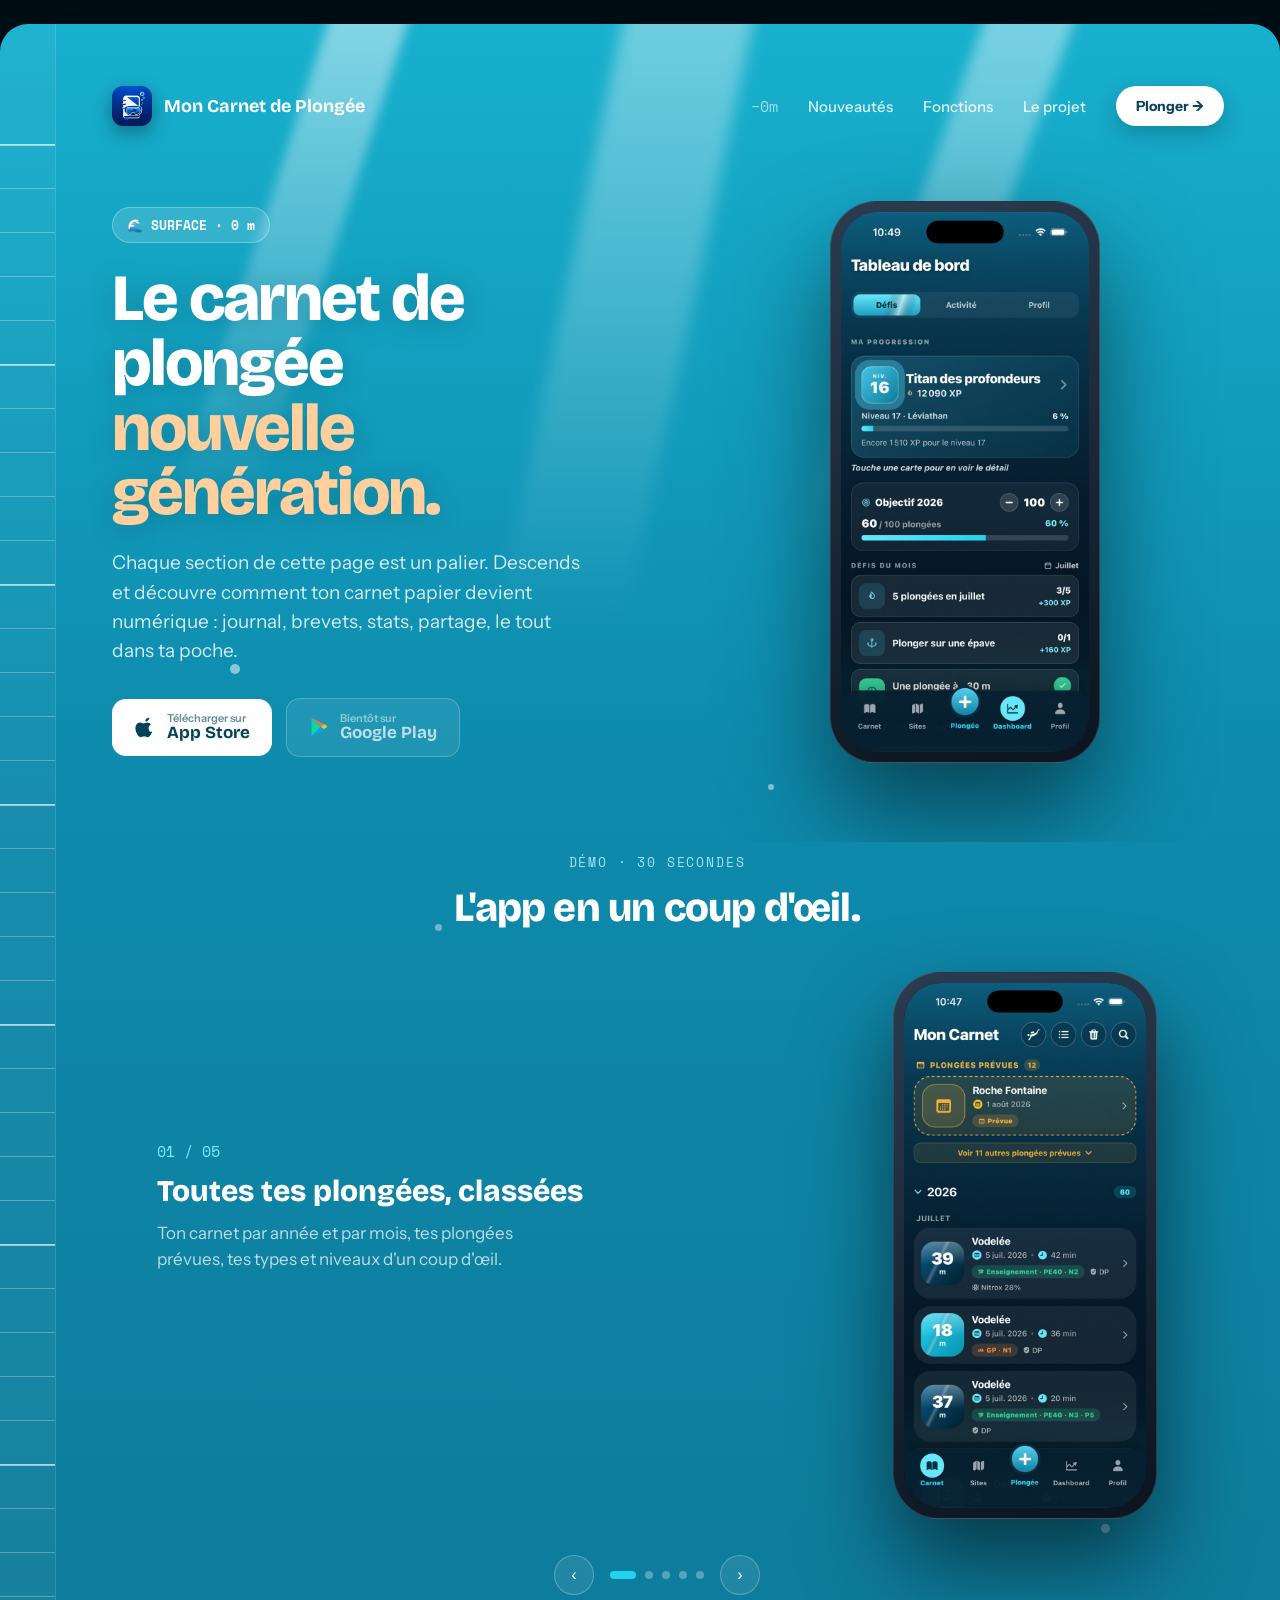
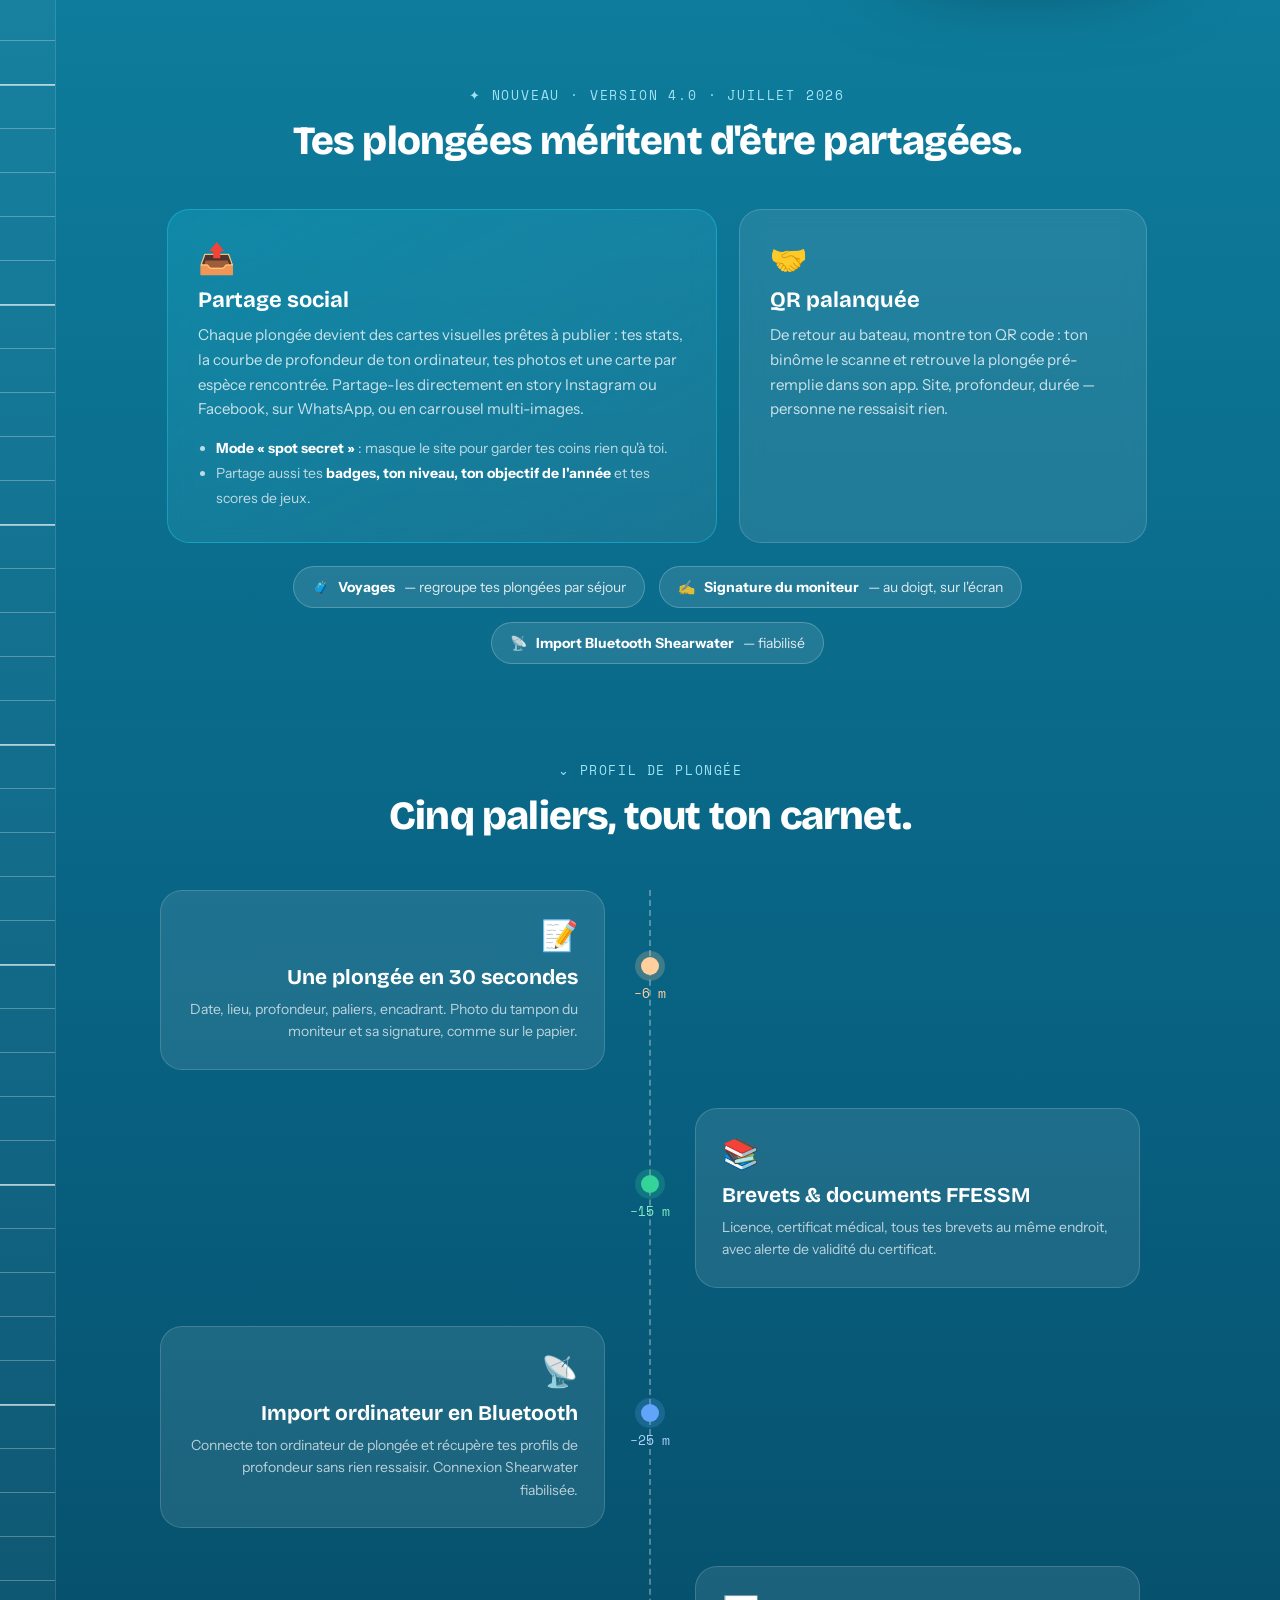
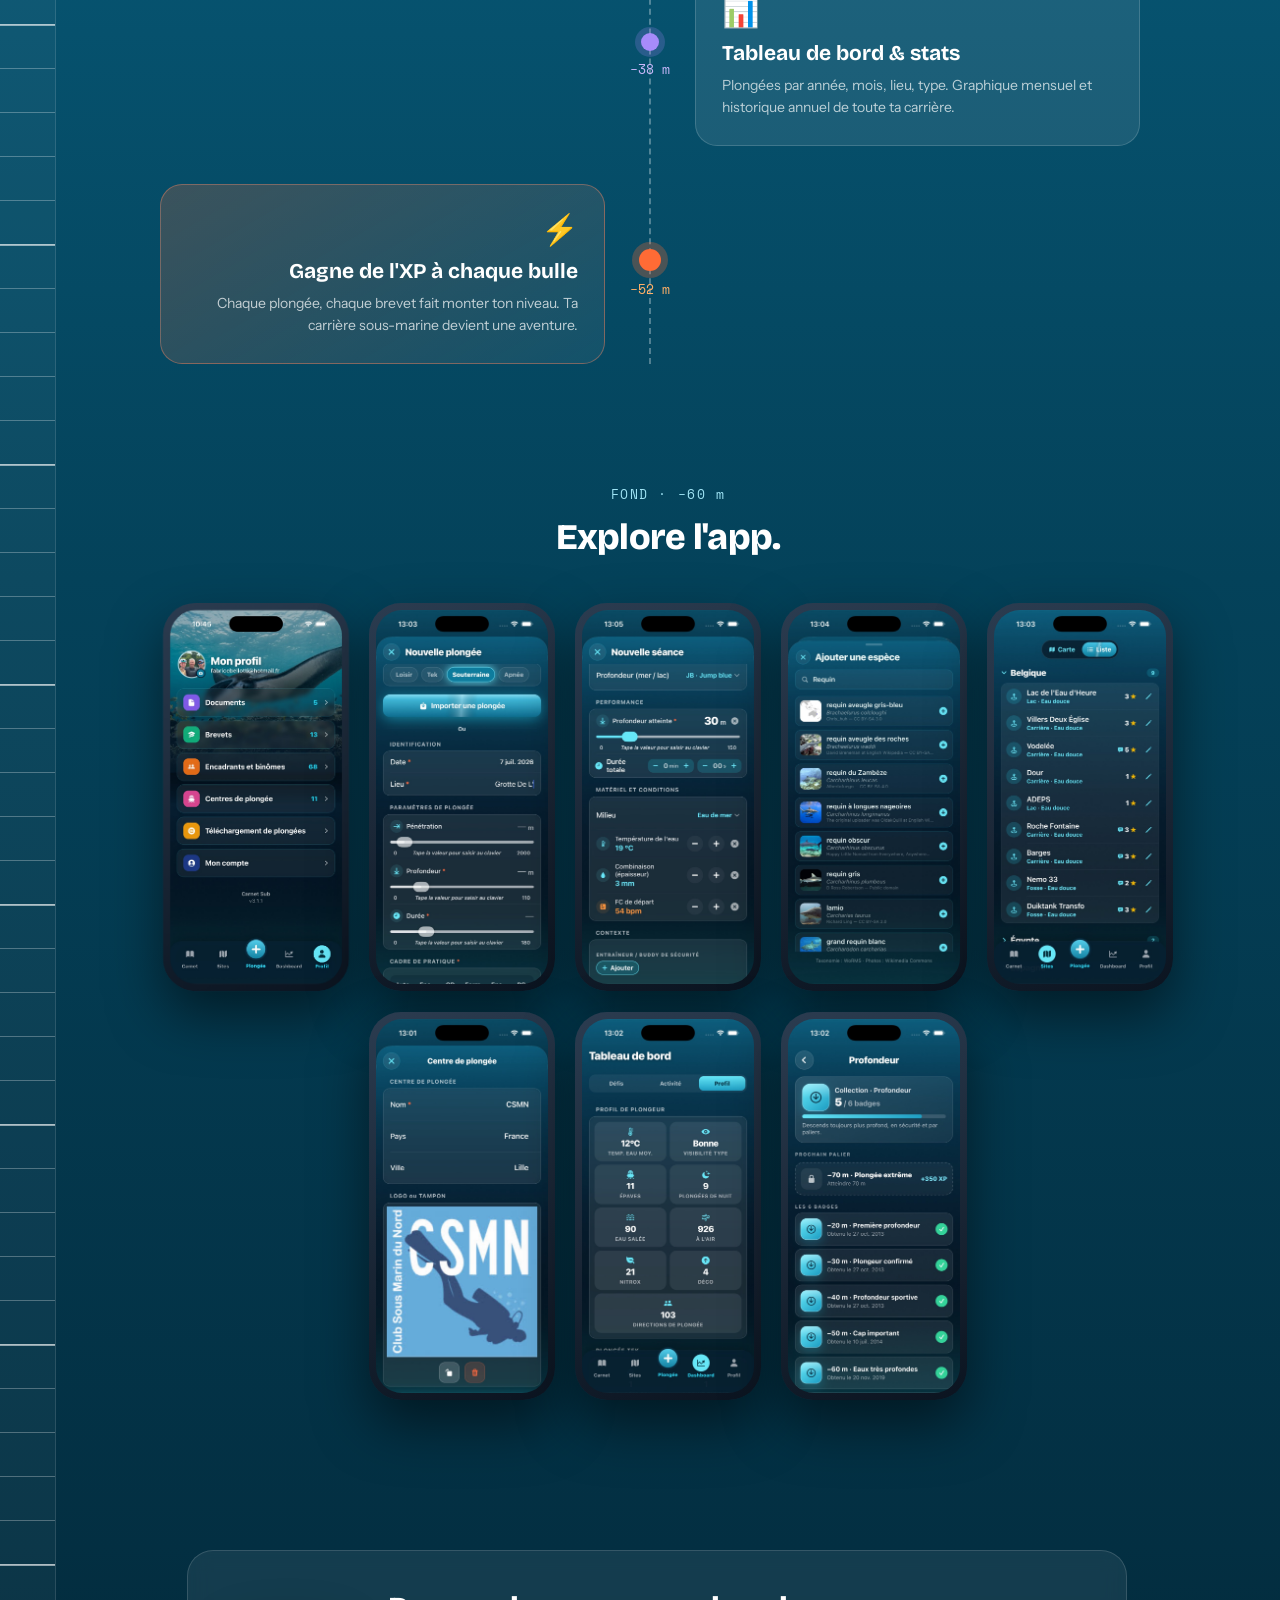
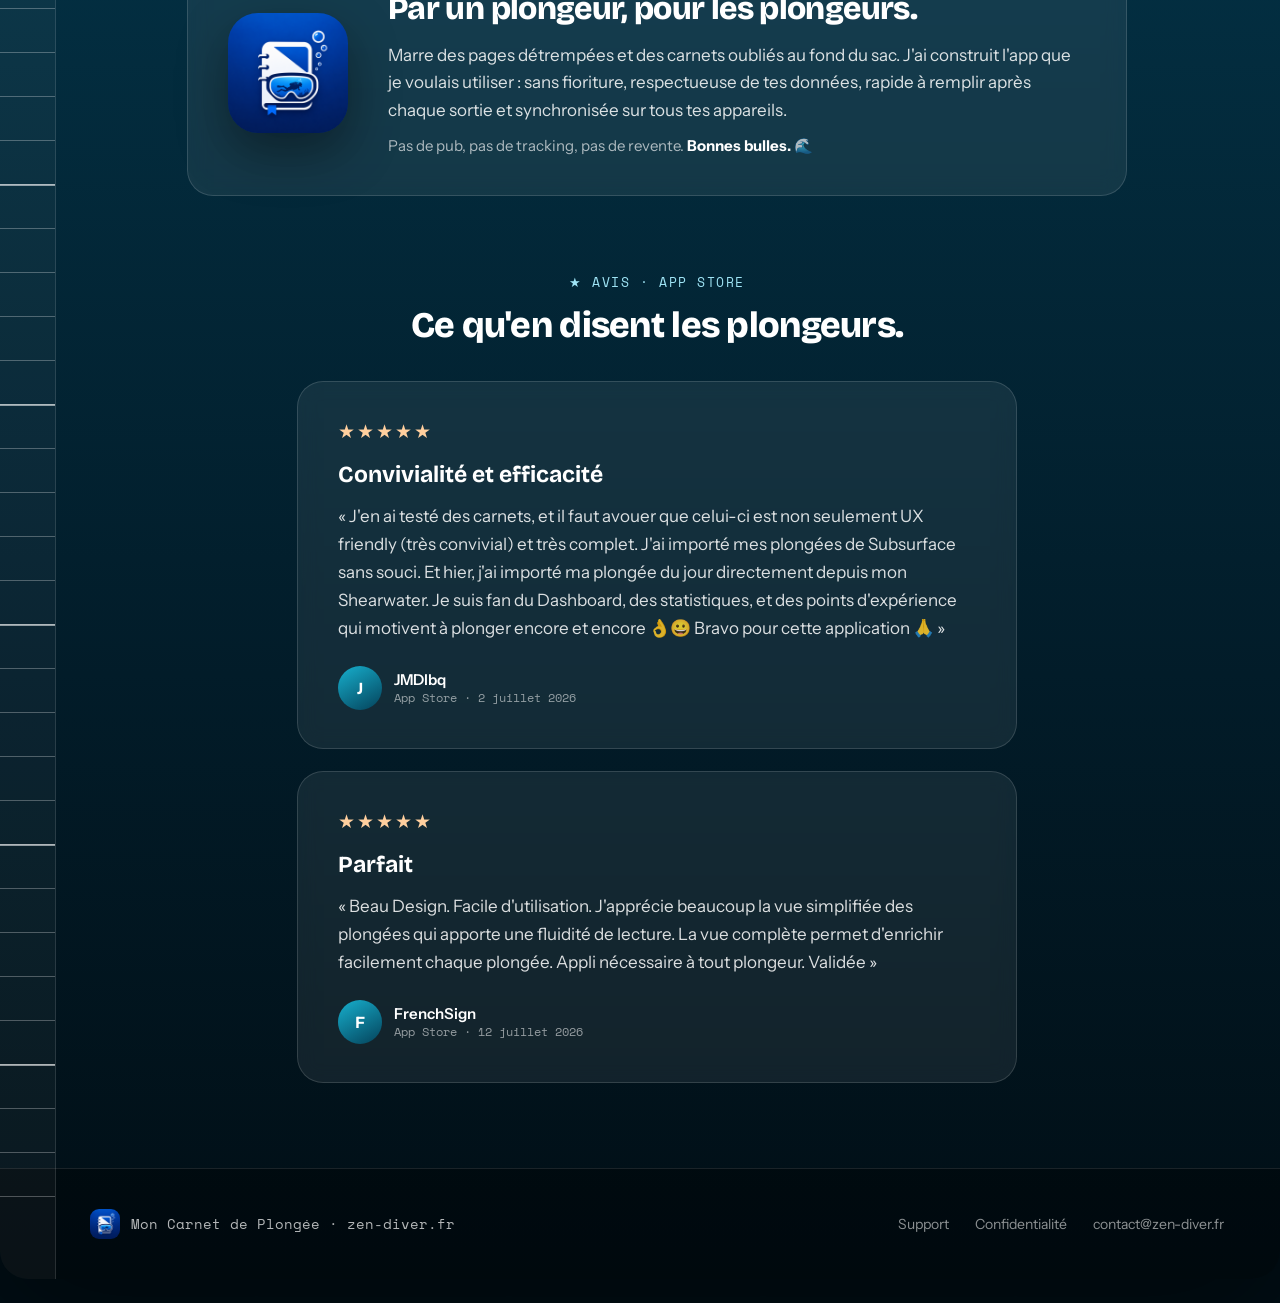
==== commit 21a32137: "Avis App Store : ajout du témoignage « Parfait » de FrenchSign (12 juillet 2026) Co-Authored-By: Cla" ====
--- a/index.html
+++ b/index.html
@@ -393,6 +393,18 @@
         </div>
       </div>
     </div>
+    <div class="reveal" style="max-width:720px; margin:22px auto 0; background:rgba(255,255,255,0.07); border:1px solid rgba(255,255,255,0.14); border-radius:26px; padding:38px 40px; backdrop-filter:blur(10px);">
+      <div style="display:flex; align-items:center; gap:3px; margin-bottom:18px; color:#FFCf9e; font-size:19px; letter-spacing:2px;">★★★★★</div>
+      <h3 style="margin:0 0 14px; font-family:'Bricolage Grotesque',sans-serif; font-weight:700; font-size:23px; color:#fff;">Parfait</h3>
+      <p style="margin:0 0 24px; font-size:17px; line-height:1.65; color:rgba(255,255,255,0.85);">« Beau Design. Facile d'utilisation. J'apprécie beaucoup la vue simplifiée des plongées qui apporte une fluidité de lecture. La vue complète permet d'enrichir facilement chaque plongée. Appli nécessaire à tout plongeur. Validée »</p>
+      <div style="display:flex; align-items:center; gap:12px;">
+        <div style="width:44px; height:44px; border-radius:50%; background:linear-gradient(150deg,#17B0CE,#04425A); display:flex; align-items:center; justify-content:center; font-family:'Bricolage Grotesque',sans-serif; font-weight:700; color:#fff; font-size:17px; flex-shrink:0;">F</div>
+        <div>
+          <div style="font-weight:600; color:#fff; font-size:15px;">FrenchSign</div>
+          <div style="font-family:'Space Mono',monospace; font-size:12px; color:rgba(255,255,255,0.55);">App Store · 12 juillet 2026</div>
+        </div>
+      </div>
+    </div>
   </div>
 
   <!-- FOOTER -->
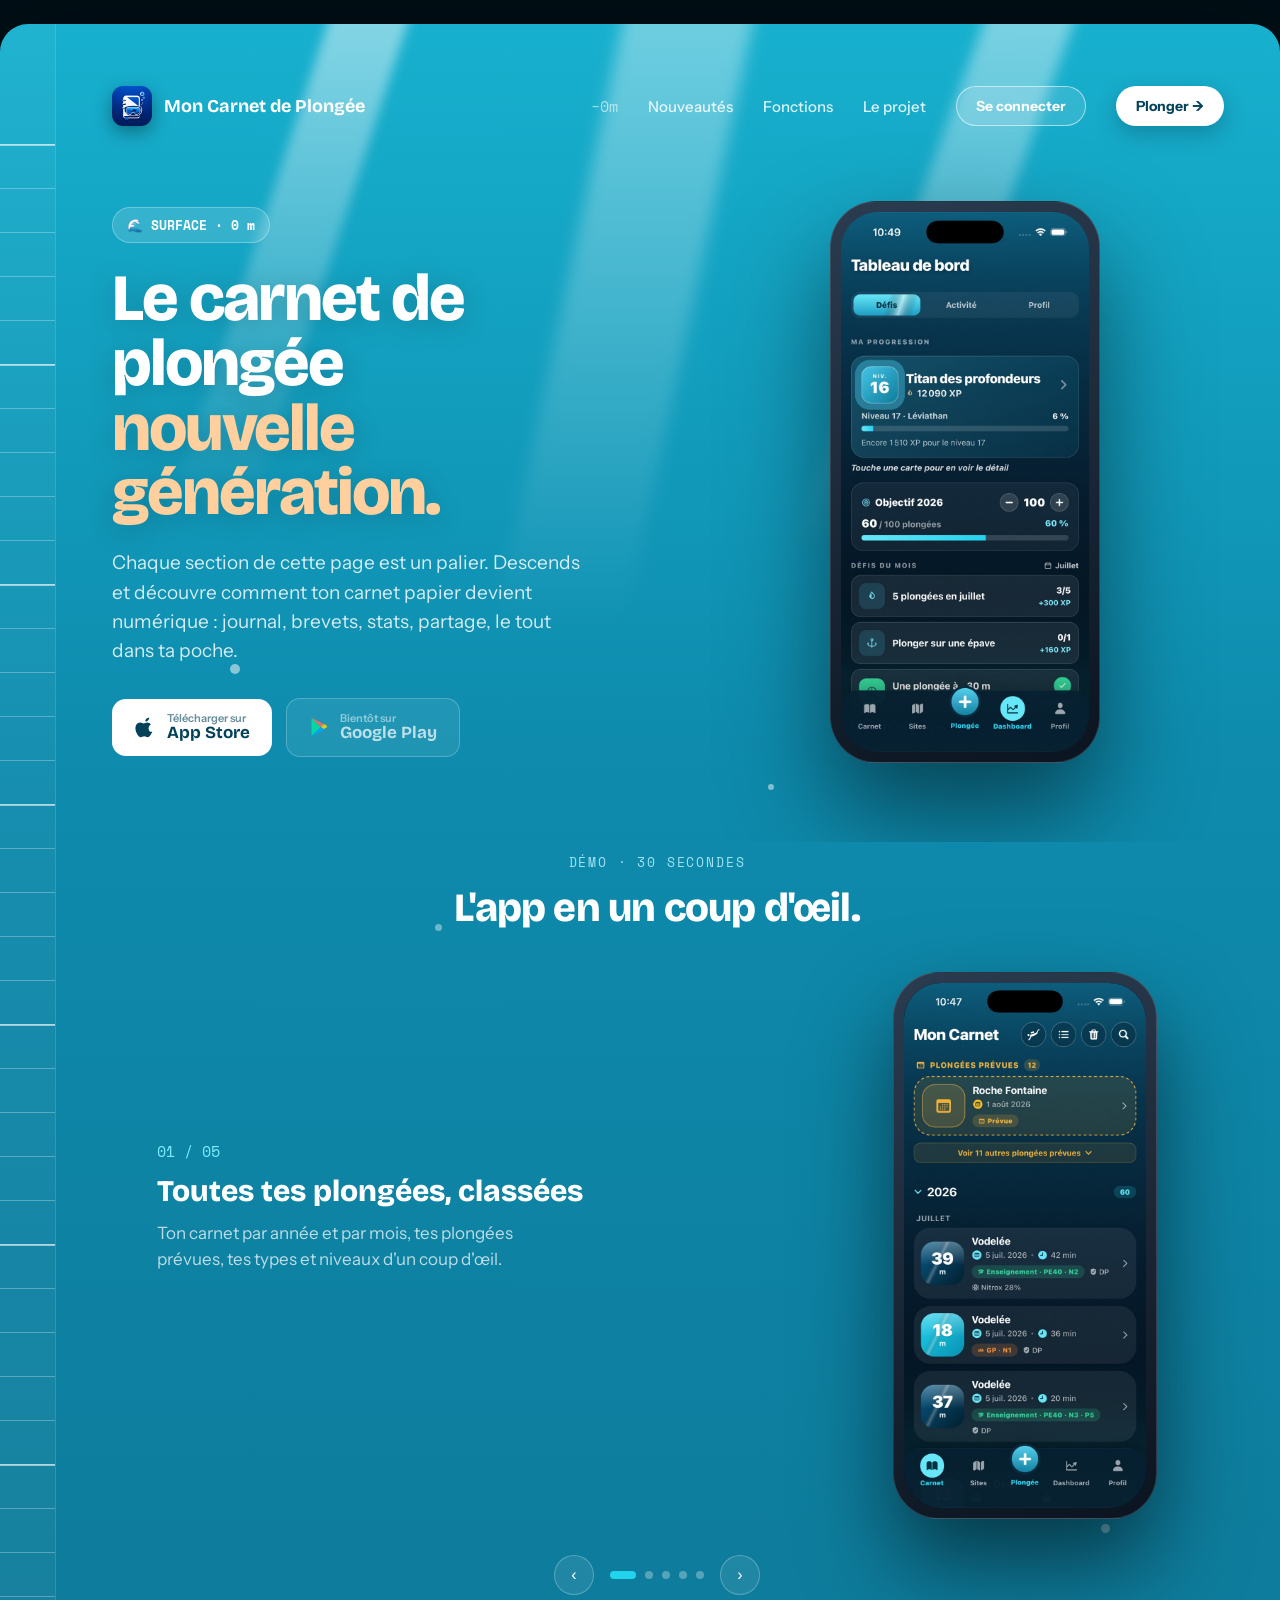
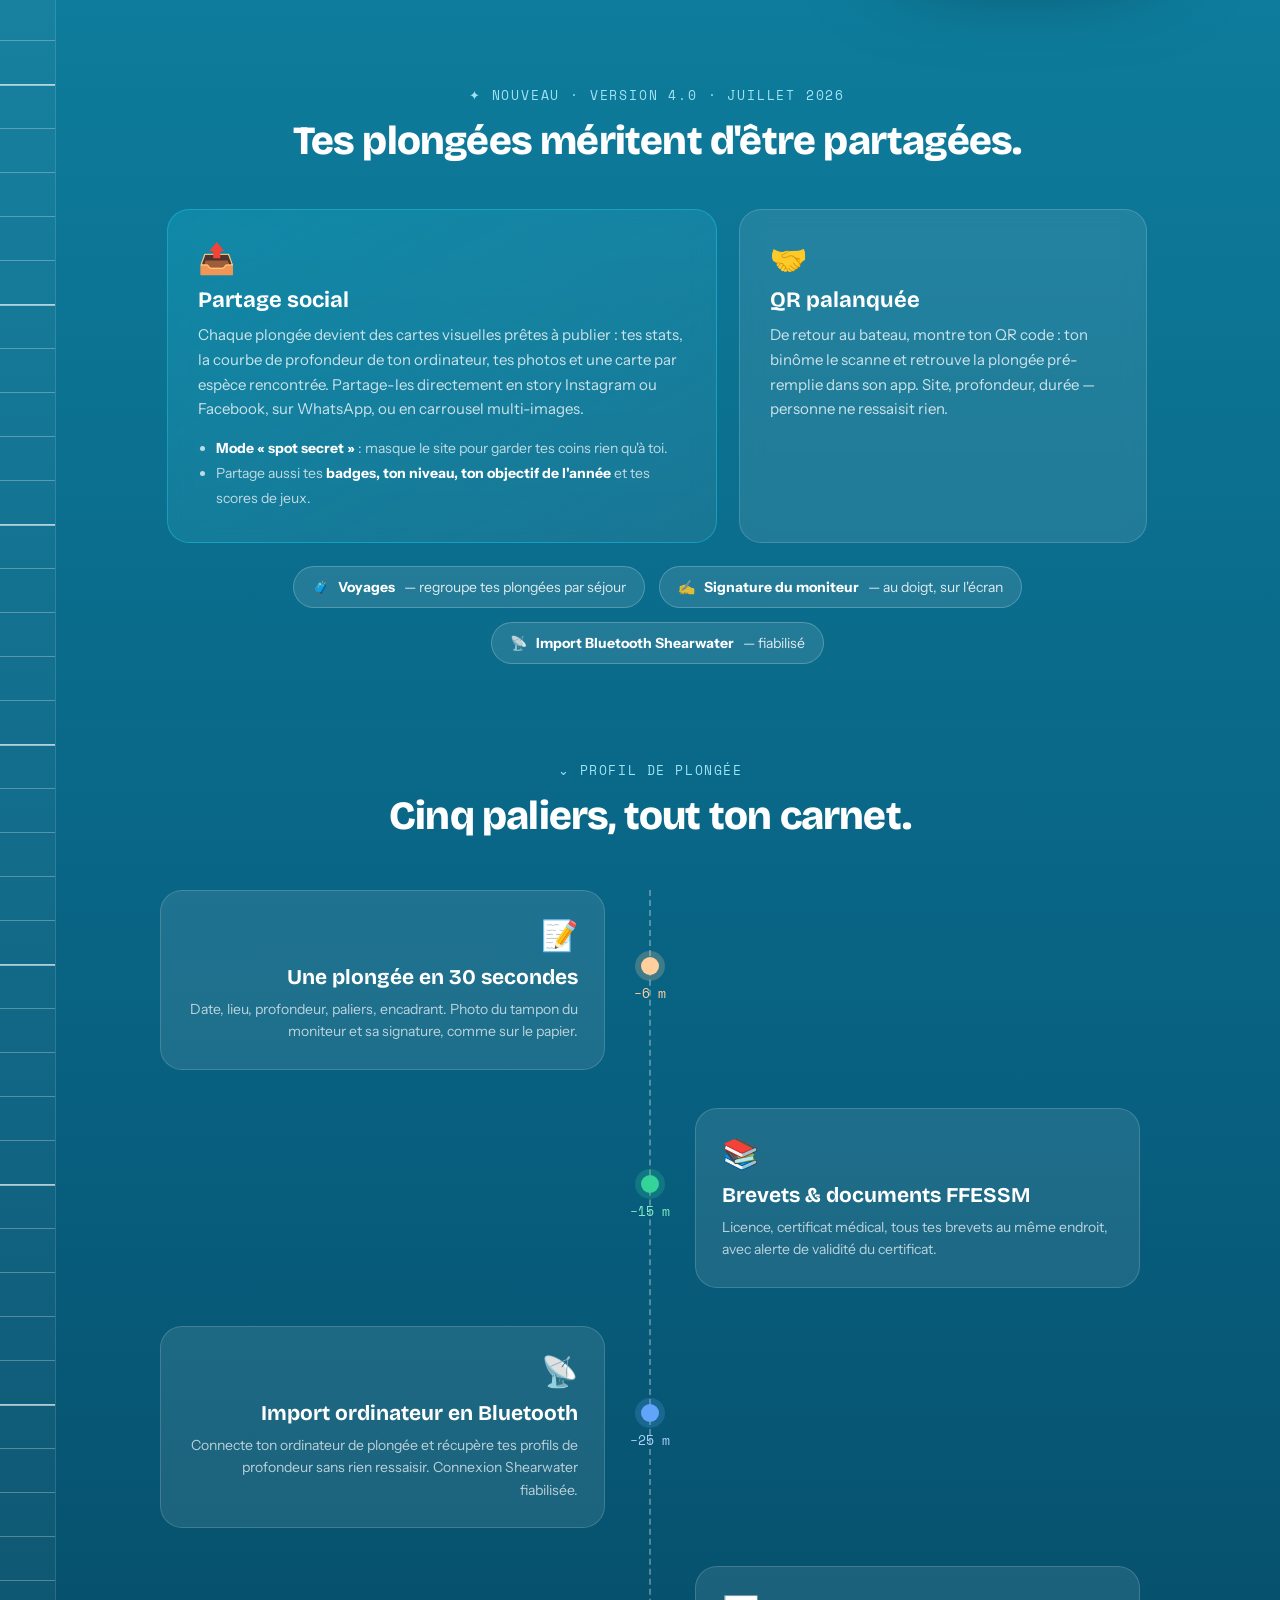
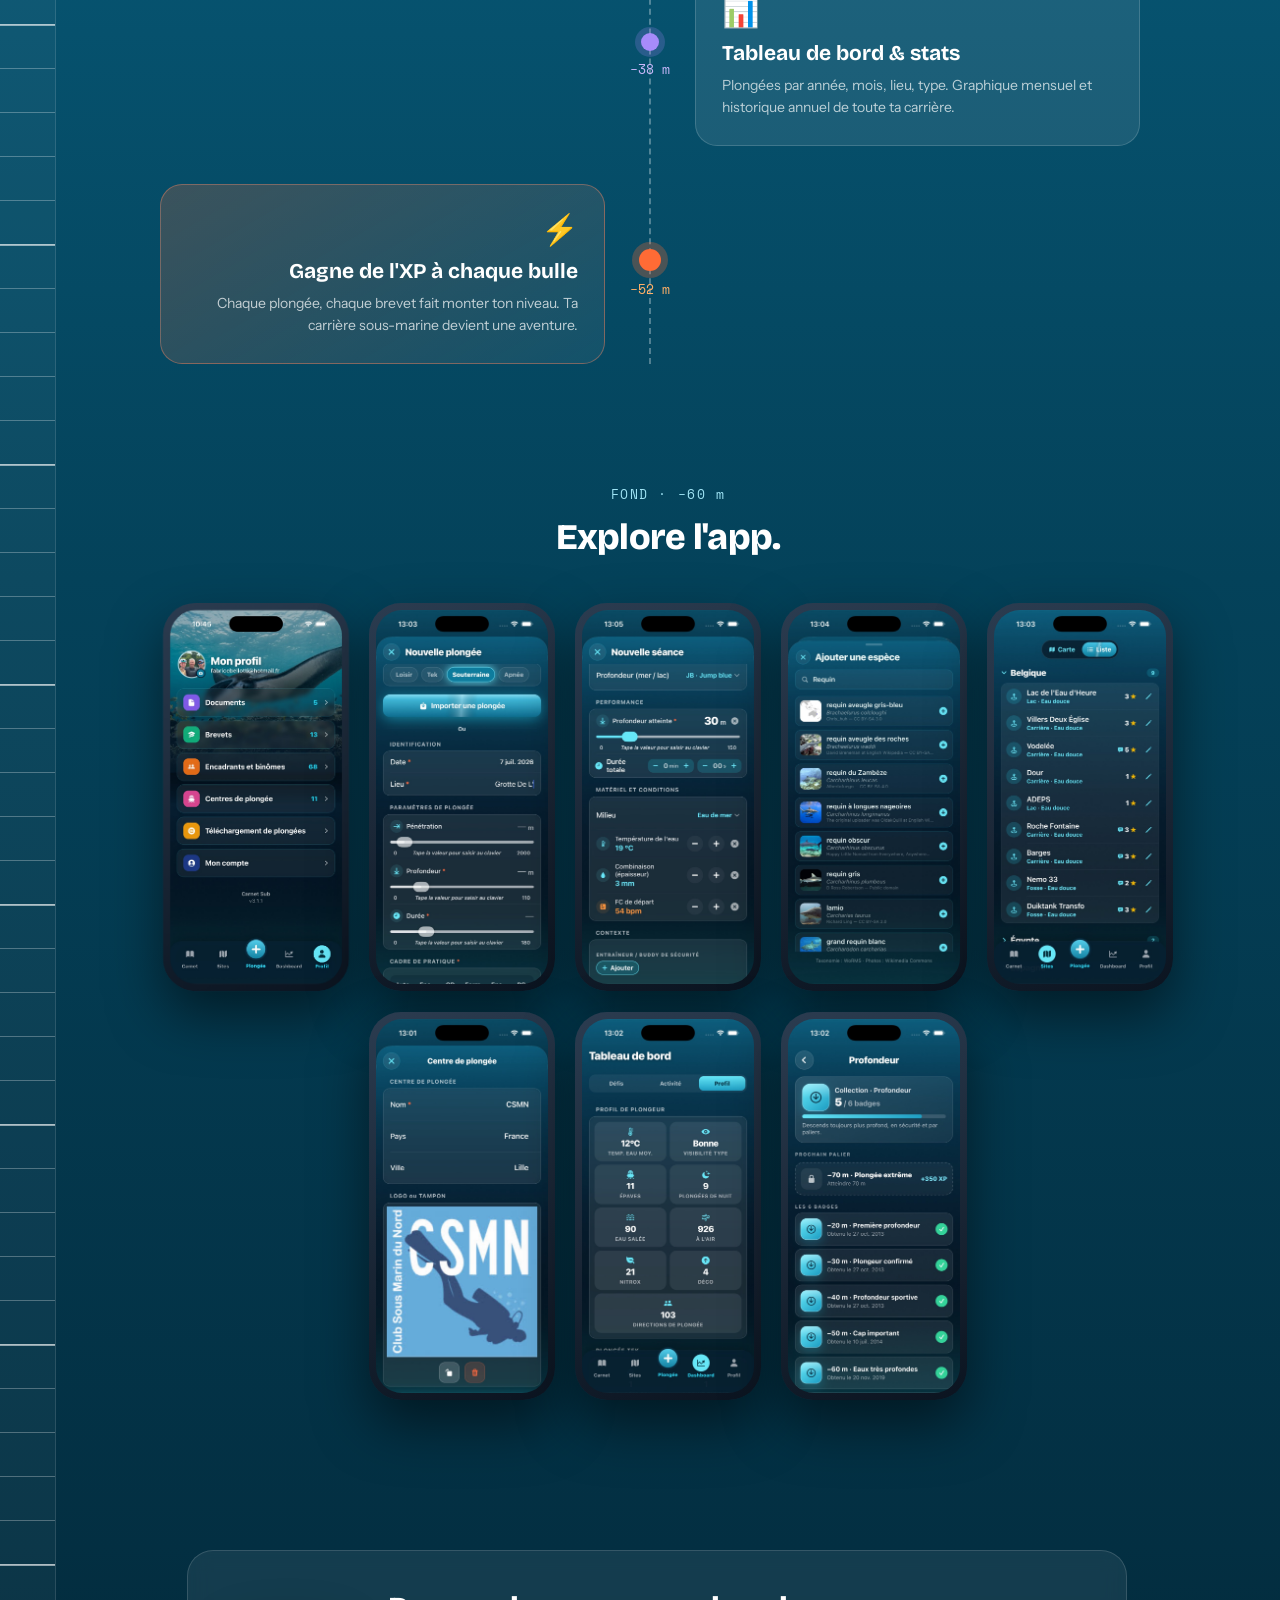
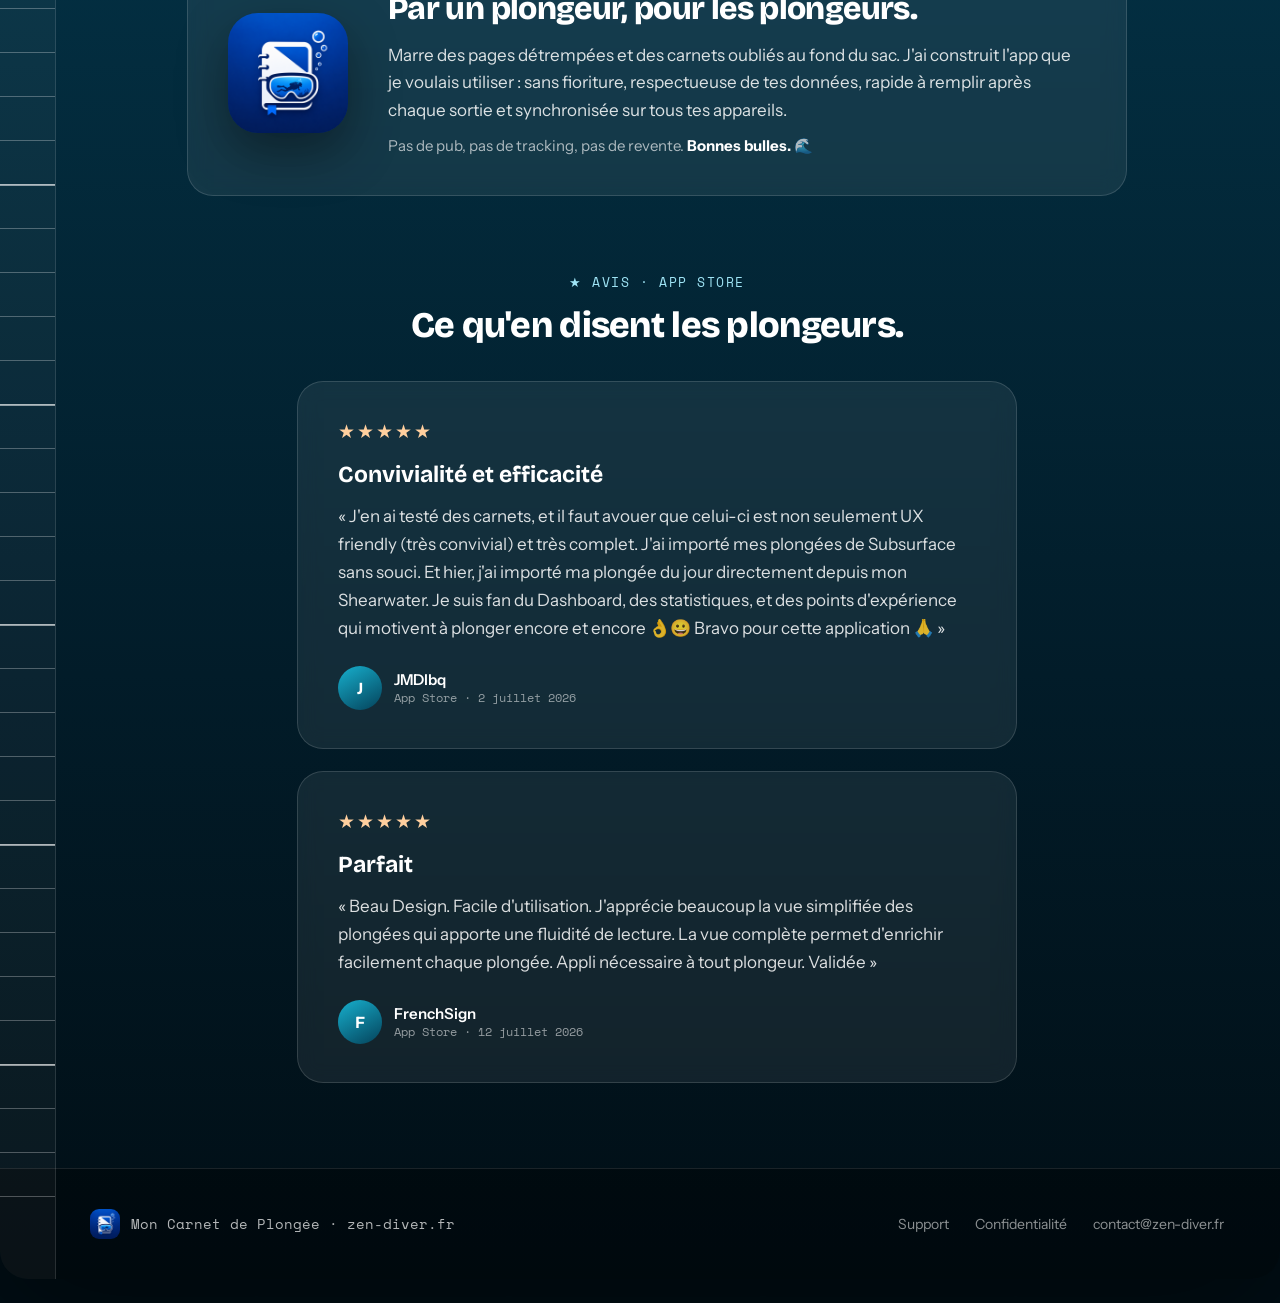
==== commit 6126e17f: "Nav : bouton « Se connecter » vers le carnet web Co-Authored-By: Claude Fable 5 <noreply@anthropic.c" ====
--- a/index.html
+++ b/index.html
@@ -130,6 +130,7 @@
         <a class="nav-sec" href="#nouveautes" style="color:rgba(255,255,255,0.85); font-size:15px; font-weight:500;">Nouveautés</a>
         <a class="nav-sec" href="#paliers" style="color:rgba(255,255,255,0.85); font-size:15px; font-weight:500;">Fonctions</a>
         <a class="nav-sec" href="#projet" style="color:rgba(255,255,255,0.85); font-size:15px; font-weight:500;">Le projet</a>
+        <a href="https://carnet-sub-web.vercel.app" target="_blank" rel="noopener" style="display:inline-flex; align-items:center; gap:8px; background:rgba(255,255,255,0.12); color:#fff; font-weight:700; font-size:14px; padding:10px 19px; border-radius:999px; border:1.5px solid rgba(255,255,255,0.55);">Se connecter</a>
         <a href="https://apps.apple.com/app/id6769454355" target="_blank" rel="noopener" style="display:inline-flex; align-items:center; gap:8px; background:#fff; color:#04425A; font-weight:700; font-size:14px; padding:11px 20px; border-radius:999px; box-shadow:0 8px 22px rgba(3,31,46,0.25);">Plonger →</a>
       </div>
     </div>
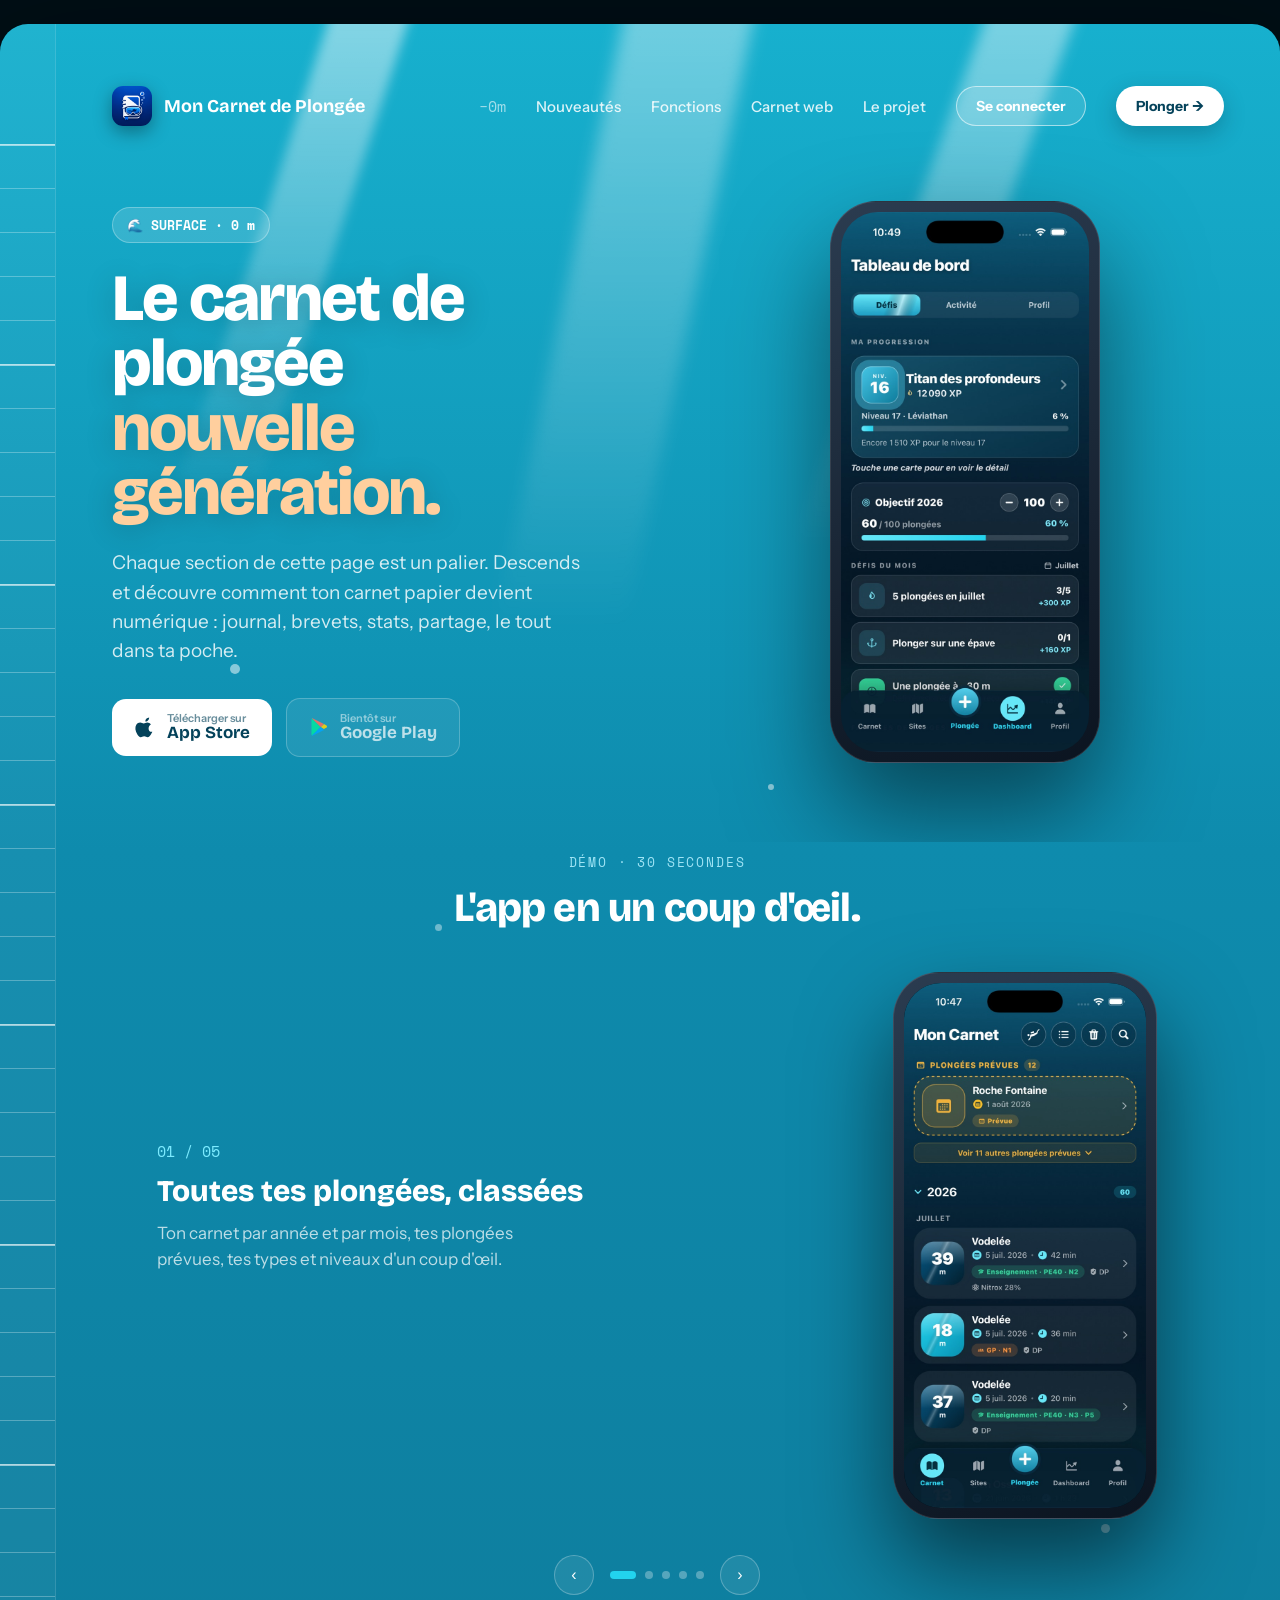
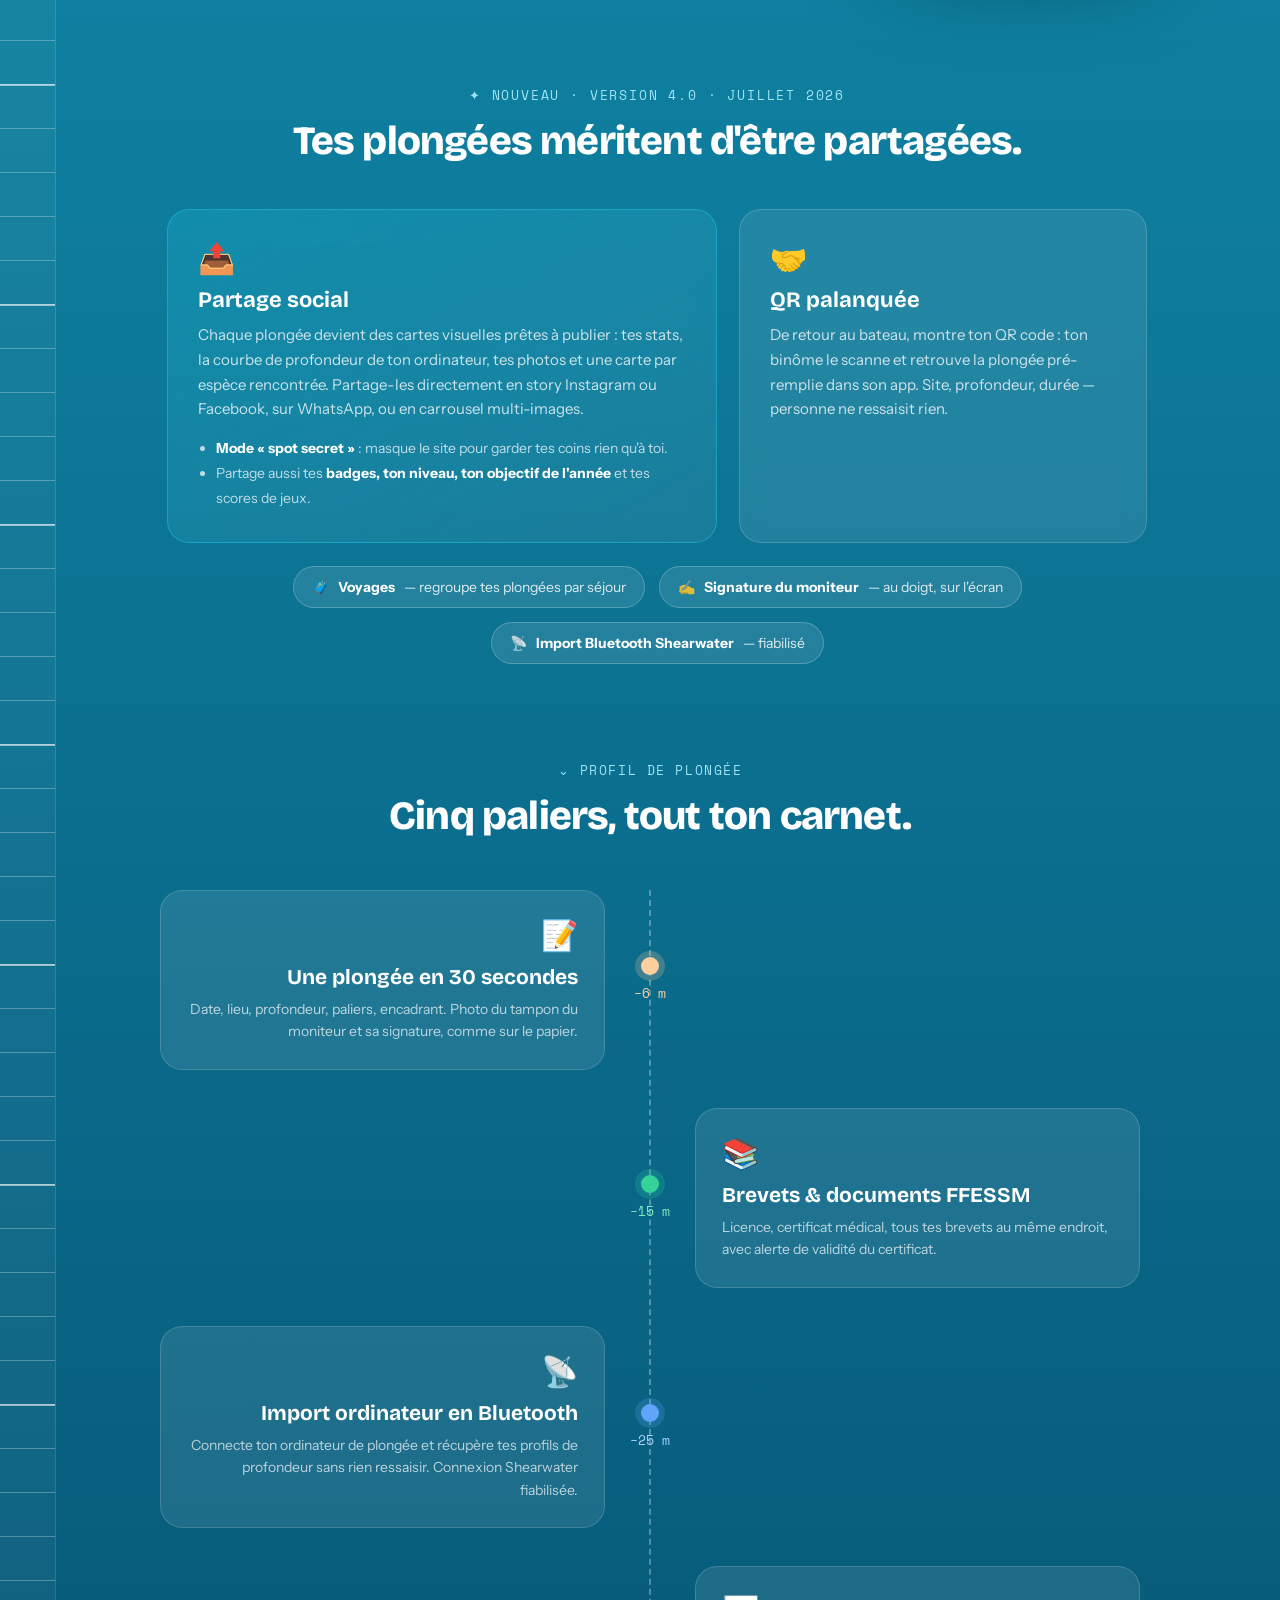
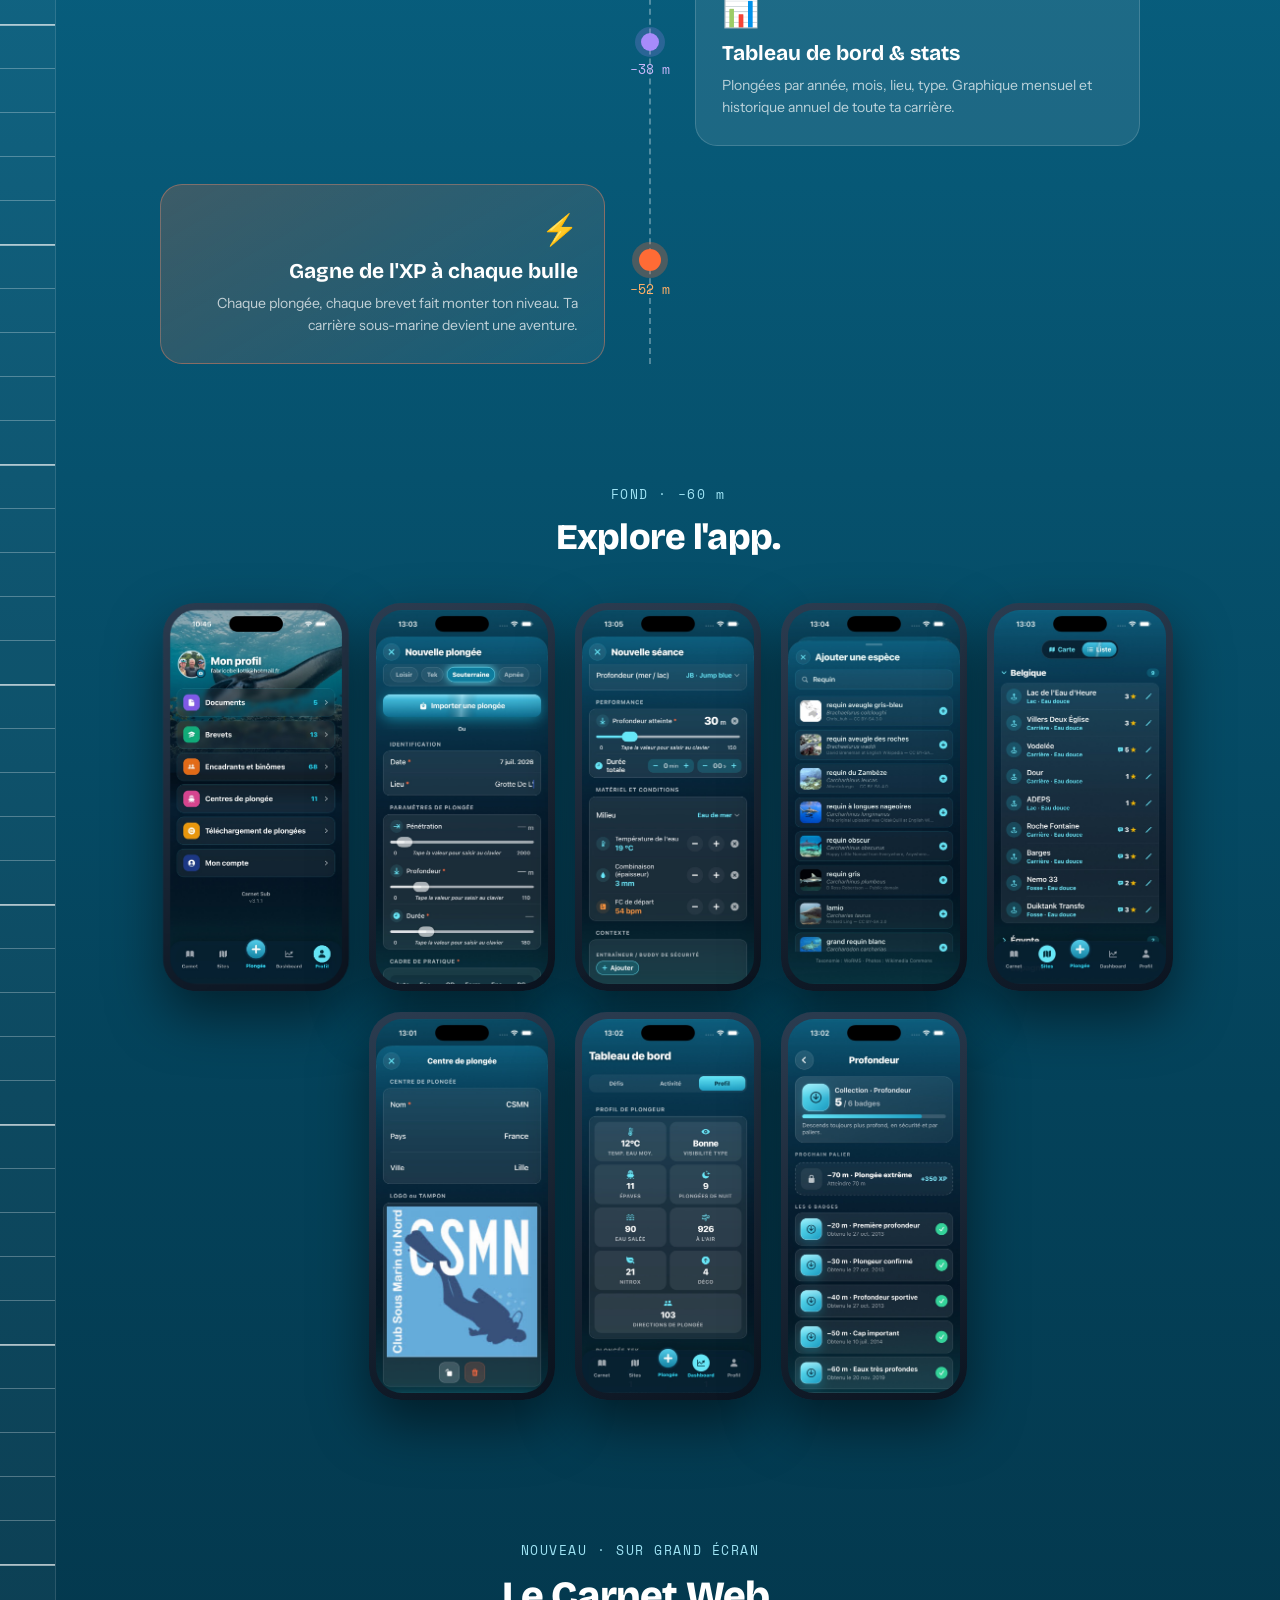
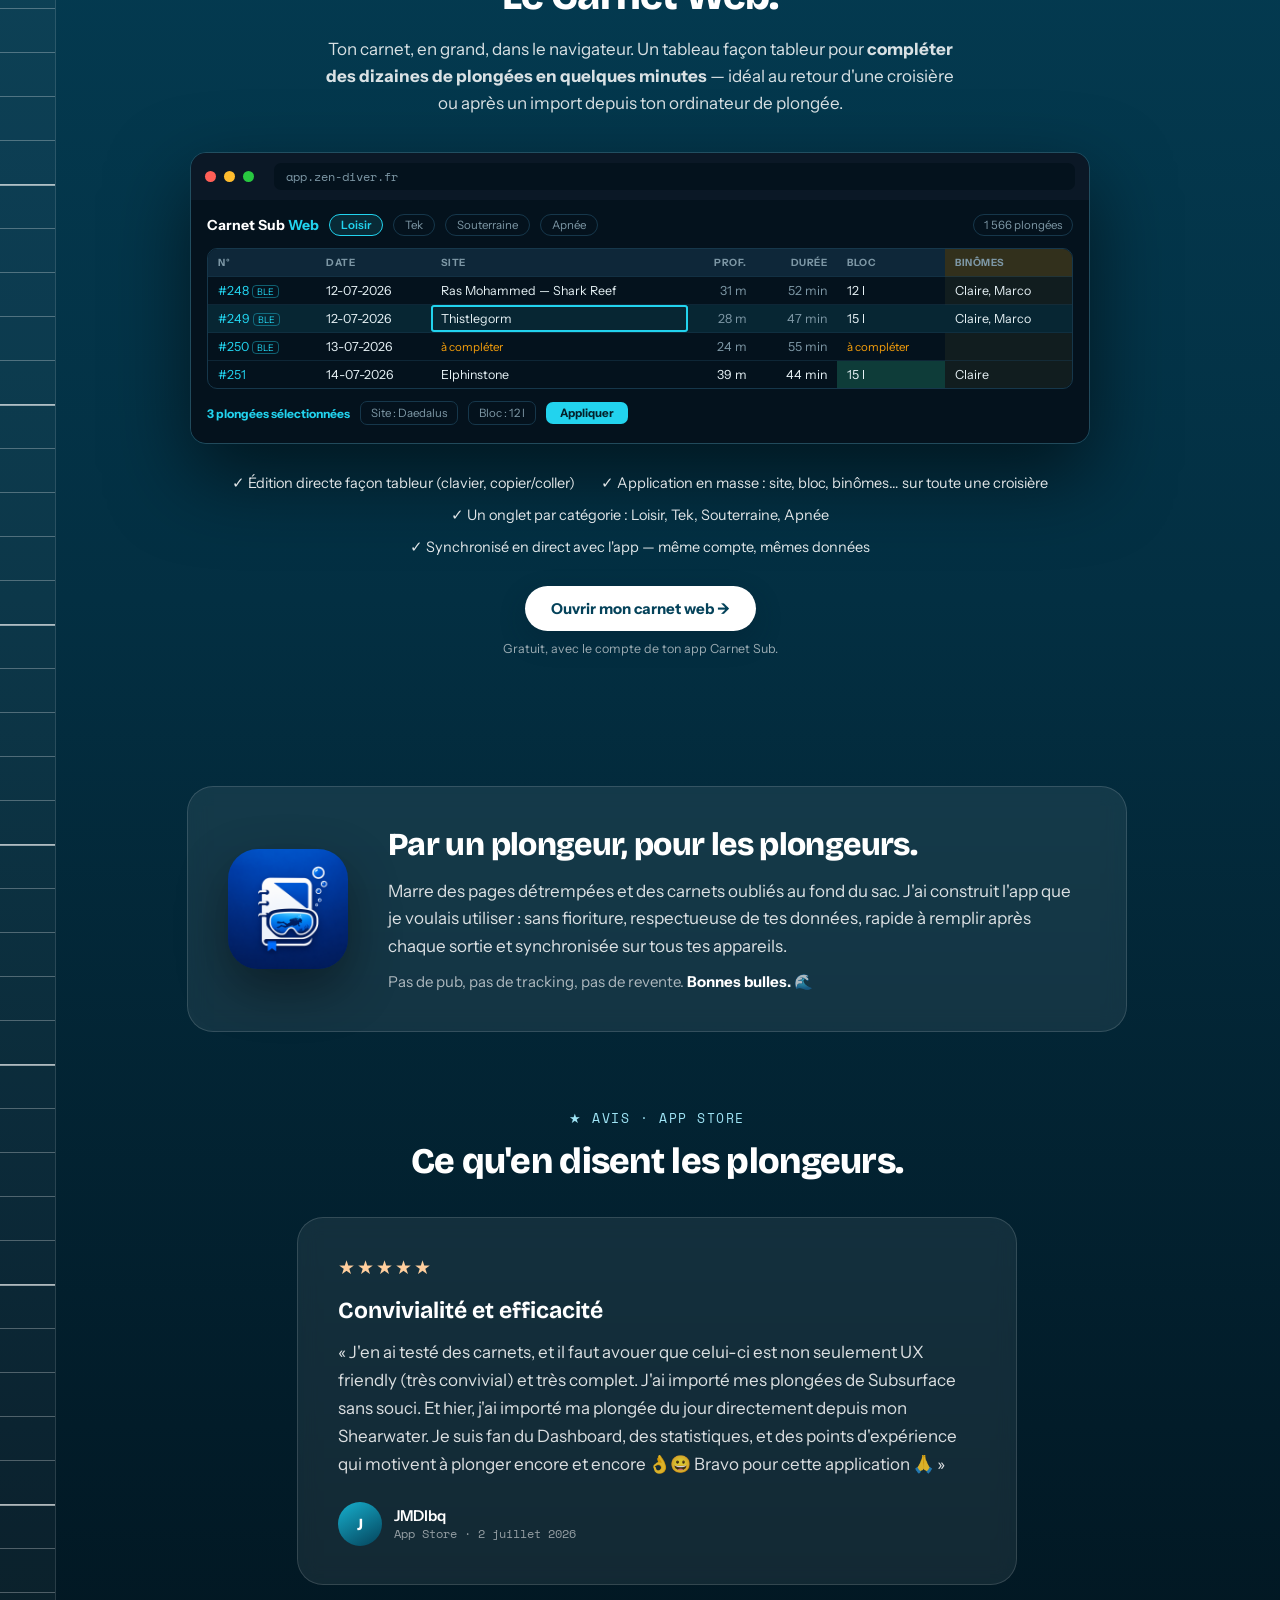
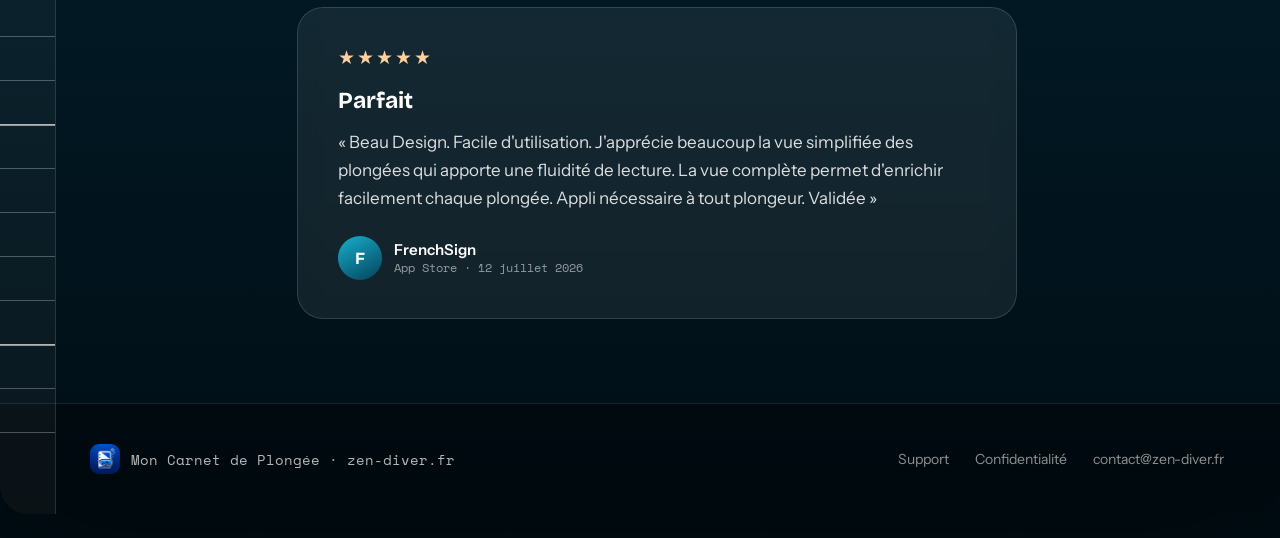
==== commit 3f217538: "Section « Le Carnet Web » : maquette navigateur CSS, bénéfices, CTA + lien nav Co-Authored-By: Claud" ====
--- a/index.html
+++ b/index.html
@@ -129,6 +129,7 @@
         <span class="nav-sec" style="color:rgba(255,255,255,0.6); font-size:15px; font-weight:400; font-family:'Space Mono',monospace;">−0m</span>
         <a class="nav-sec" href="#nouveautes" style="color:rgba(255,255,255,0.85); font-size:15px; font-weight:500;">Nouveautés</a>
         <a class="nav-sec" href="#paliers" style="color:rgba(255,255,255,0.85); font-size:15px; font-weight:500;">Fonctions</a>
+        <a class="nav-sec" href="#carnet-web" style="color:rgba(255,255,255,0.85); font-size:15px; font-weight:500;">Carnet web</a>
         <a class="nav-sec" href="#projet" style="color:rgba(255,255,255,0.85); font-size:15px; font-weight:500;">Le projet</a>
         <a href="https://carnet-sub-web.vercel.app" target="_blank" rel="noopener" style="display:inline-flex; align-items:center; gap:8px; background:rgba(255,255,255,0.12); color:#fff; font-weight:700; font-size:14px; padding:10px 19px; border-radius:999px; border:1.5px solid rgba(255,255,255,0.55);">Se connecter</a>
         <a href="https://apps.apple.com/app/id6769454355" target="_blank" rel="noopener" style="display:inline-flex; align-items:center; gap:8px; background:#fff; color:#04425A; font-weight:700; font-size:14px; padding:11px 20px; border-radius:999px; box-shadow:0 8px 22px rgba(3,31,46,0.25);">Plonger →</a>
@@ -361,6 +362,71 @@
       <div class="reveal gcard" style="width:186px; flex-shrink:0; border-radius:32px; padding:7px; background:linear-gradient(160deg,#2b3c50,#0b1420); box-shadow:0 24px 54px rgba(0,0,0,0.5);"><img src="assets/screens/centre-csmn.jpg" loading="lazy" alt="Fiche centre de plongée" style="width:100%; display:block; border-radius:26px;"></div>
       <div class="reveal gcard" style="width:186px; flex-shrink:0; border-radius:32px; padding:7px; background:linear-gradient(160deg,#2b3c50,#0b1420); box-shadow:0 24px 54px rgba(0,0,0,0.5);"><img src="assets/screens/dashboard-profil.jpg" loading="lazy" alt="Profil de plongeur : temp. eau, épaves, plongées de nuit…" style="width:100%; display:block; border-radius:26px;"></div>
       <div class="reveal gcard" style="width:186px; flex-shrink:0; border-radius:32px; padding:7px; background:linear-gradient(160deg,#2b3c50,#0b1420); box-shadow:0 24px 54px rgba(0,0,0,0.5);"><img src="assets/screens/badges-profondeur.jpg" loading="lazy" alt="Badges de profondeur et gamification" style="width:100%; display:block; border-radius:26px;"></div>
+    </div>
+  </div>
+
+  <!-- CARNET WEB -->
+  <div id="carnet-web" class="pad-side" style="position:relative; padding:60px 56px 40px 56px;">
+    <div class="reveal" style="text-align:center; margin:0 auto 14px;">
+      <div style="font-family:'Space Mono',monospace; color:#9FE4F5; font-size:13px; letter-spacing:0.12em; margin-bottom:12px;">NOUVEAU · SUR GRAND ÉCRAN</div>
+      <h2 class="sec-title" style="margin:0; font-family:'Bricolage Grotesque',sans-serif; font-weight:800; font-size:40px; letter-spacing:-0.02em; color:#fff;">Le Carnet Web.</h2>
+      <p style="max-width:640px; margin:16px auto 0; color:rgba(255,255,255,0.85); font-size:17px; line-height:1.6;">Ton carnet, en grand, dans le navigateur. Un tableau façon tableur pour <b>compléter des dizaines de plongées en quelques minutes</b> — idéal au retour d'une croisière ou après un import depuis ton ordinateur de plongée.</p>
+    </div>
+
+    <!-- Maquette navigateur (illustration, données fictives) -->
+    <div class="reveal" style="max-width:900px; margin:34px auto 30px; border-radius:16px; overflow:hidden; box-shadow:0 32px 80px rgba(0,0,0,0.55); border:1px solid rgba(255,255,255,0.12); font-family:'Instrument Sans',sans-serif;">
+      <div style="display:flex; align-items:center; gap:8px; background:#0b1826; padding:10px 14px;">
+        <span style="width:11px;height:11px;border-radius:50%;background:#ff5f57;display:inline-block;"></span>
+        <span style="width:11px;height:11px;border-radius:50%;background:#febc2e;display:inline-block;"></span>
+        <span style="width:11px;height:11px;border-radius:50%;background:#28c840;display:inline-block;"></span>
+        <span style="flex:1; margin-left:12px; background:#04121d; border-radius:7px; padding:5px 12px; color:#7d97a5; font-size:12px; font-family:'Space Mono',monospace;">app.zen-diver.fr</span>
+      </div>
+      <div style="background:#04121d; padding:14px 16px 18px;">
+        <div style="display:flex; align-items:center; gap:10px; margin-bottom:12px; flex-wrap:wrap;">
+          <span style="color:#fff; font-weight:700; font-size:14px;">Carnet Sub <span style="color:#22d3ee;">Web</span></span>
+          <span style="border:1px solid #22d3ee; color:#22d3ee; background:rgba(34,211,238,0.12); border-radius:999px; padding:3px 11px; font-size:11.5px; font-weight:600;">Loisir</span>
+          <span style="border:1px solid #16374b; color:#7d97a5; border-radius:999px; padding:3px 11px; font-size:11.5px;">Tek</span>
+          <span style="border:1px solid #16374b; color:#7d97a5; border-radius:999px; padding:3px 11px; font-size:11.5px;">Souterraine</span>
+          <span style="border:1px solid #16374b; color:#7d97a5; border-radius:999px; padding:3px 11px; font-size:11.5px;">Apnée</span>
+          <span style="margin-left:auto; color:#7d97a5; font-size:11.5px; border:1px solid #16374b; border-radius:999px; padding:3px 10px;">1 566 plongées</span>
+        </div>
+        <div style="overflow:hidden; border:1px solid #16374b; border-radius:10px;">
+          <table style="width:100%; border-collapse:collapse; font-size:12.5px; color:#e6f1f5;">
+            <tr style="background:#0e2739; color:#7d97a5; font-size:10px; letter-spacing:0.05em; text-align:left;">
+              <th style="padding:7px 10px;">N°</th><th style="padding:7px 10px;">DATE</th><th style="padding:7px 10px;">SITE</th><th style="padding:7px 10px; text-align:right;">PROF.</th><th style="padding:7px 10px; text-align:right;">DURÉE</th><th style="padding:7px 10px;">BLOC</th><th style="padding:7px 10px; background:#32301c;">BINÔMES</th>
+            </tr>
+            <tr style="border-top:1px solid rgba(22,55,75,0.55);">
+              <td style="padding:6px 10px; color:#22d3ee;">#248 <span style="font-size:9px;border:1px solid rgba(34,211,238,0.4);border-radius:4px;padding:0 4px;color:#22d3ee;">BLE</span></td><td style="padding:6px 10px;">12-07-2026</td><td style="padding:6px 10px;">Ras Mohammed — Shark Reef</td><td style="padding:6px 10px; text-align:right; color:#7d97a5;">31 m</td><td style="padding:6px 10px; text-align:right; color:#7d97a5;">52 min</td><td style="padding:6px 10px;">12 l</td><td style="padding:6px 10px; background:rgba(253,224,71,0.05);">Claire, Marco</td>
+            </tr>
+            <tr style="border-top:1px solid rgba(22,55,75,0.55); background:rgba(34,211,238,0.10);">
+              <td style="padding:6px 10px; color:#22d3ee;">#249 <span style="font-size:9px;border:1px solid rgba(34,211,238,0.4);border-radius:4px;padding:0 4px;color:#22d3ee;">BLE</span></td><td style="padding:6px 10px;">12-07-2026</td><td style="padding:6px 10px; box-shadow:inset 0 0 0 2px #22d3ee; border-radius:3px;">Thistlegorm</td><td style="padding:6px 10px; text-align:right; color:#7d97a5;">28 m</td><td style="padding:6px 10px; text-align:right; color:#7d97a5;">47 min</td><td style="padding:6px 10px;">15 l</td><td style="padding:6px 10px;">Claire, Marco</td>
+            </tr>
+            <tr style="border-top:1px solid rgba(22,55,75,0.55);">
+              <td style="padding:6px 10px; color:#22d3ee;">#250 <span style="font-size:9px;border:1px solid rgba(34,211,238,0.4);border-radius:4px;padding:0 4px;color:#22d3ee;">BLE</span></td><td style="padding:6px 10px;">13-07-2026</td><td style="padding:6px 10px; color:#f59e0b; font-size:11.5px;">à compléter</td><td style="padding:6px 10px; text-align:right; color:#7d97a5;">24 m</td><td style="padding:6px 10px; text-align:right; color:#7d97a5;">55 min</td><td style="padding:6px 10px; color:#f59e0b; font-size:11.5px;">à compléter</td><td style="padding:6px 10px; background:rgba(253,224,71,0.05);"></td>
+            </tr>
+            <tr style="border-top:1px solid rgba(22,55,75,0.55);">
+              <td style="padding:6px 10px; color:#22d3ee;">#251</td><td style="padding:6px 10px;">14-07-2026</td><td style="padding:6px 10px;">Elphinstone</td><td style="padding:6px 10px; text-align:right;">39 m</td><td style="padding:6px 10px; text-align:right;">44 min</td><td style="padding:6px 10px; background:rgba(52,211,153,0.22);">15 l</td><td style="padding:6px 10px; background:rgba(253,224,71,0.05);">Claire</td>
+            </tr>
+          </table>
+        </div>
+        <div style="display:flex; gap:10px; margin-top:12px; align-items:center; flex-wrap:wrap;">
+          <span style="color:#22d3ee; font-size:12px; font-weight:700;">3 plongées sélectionnées</span>
+          <span style="border:1px solid #16374b; border-radius:7px; padding:4px 10px; color:#7d97a5; font-size:11.5px;">Site : Daedalus</span>
+          <span style="border:1px solid #16374b; border-radius:7px; padding:4px 10px; color:#7d97a5; font-size:11.5px;">Bloc : 12 l</span>
+          <span style="background:#22d3ee; color:#04222c; border-radius:7px; padding:4px 14px; font-size:11.5px; font-weight:700;">Appliquer</span>
+        </div>
+      </div>
+    </div>
+
+    <div class="reveal" style="display:flex; flex-wrap:wrap; gap:14px 26px; justify-content:center; max-width:860px; margin:0 auto 30px; color:rgba(255,255,255,0.88); font-size:14.5px;">
+      <span>✓ Édition directe façon tableur (clavier, copier/coller)</span>
+      <span>✓ Application en masse : site, bloc, binômes… sur toute une croisière</span>
+      <span>✓ Un onglet par catégorie : Loisir, Tek, Souterraine, Apnée</span>
+      <span>✓ Synchronisé en direct avec l'app — même compte, mêmes données</span>
+    </div>
+    <div class="reveal" style="text-align:center; margin-bottom:20px;">
+      <a href="https://carnet-sub-web.vercel.app" target="_blank" rel="noopener" style="display:inline-flex; align-items:center; gap:8px; background:#fff; color:#04425A; font-weight:700; font-size:15px; padding:13px 26px; border-radius:999px; box-shadow:0 10px 26px rgba(3,31,46,0.3);">Ouvrir mon carnet web →</a>
+      <div style="color:rgba(255,255,255,0.6); font-size:12.5px; margin-top:10px;">Gratuit, avec le compte de ton app Carnet Sub.</div>
     </div>
   </div>
 
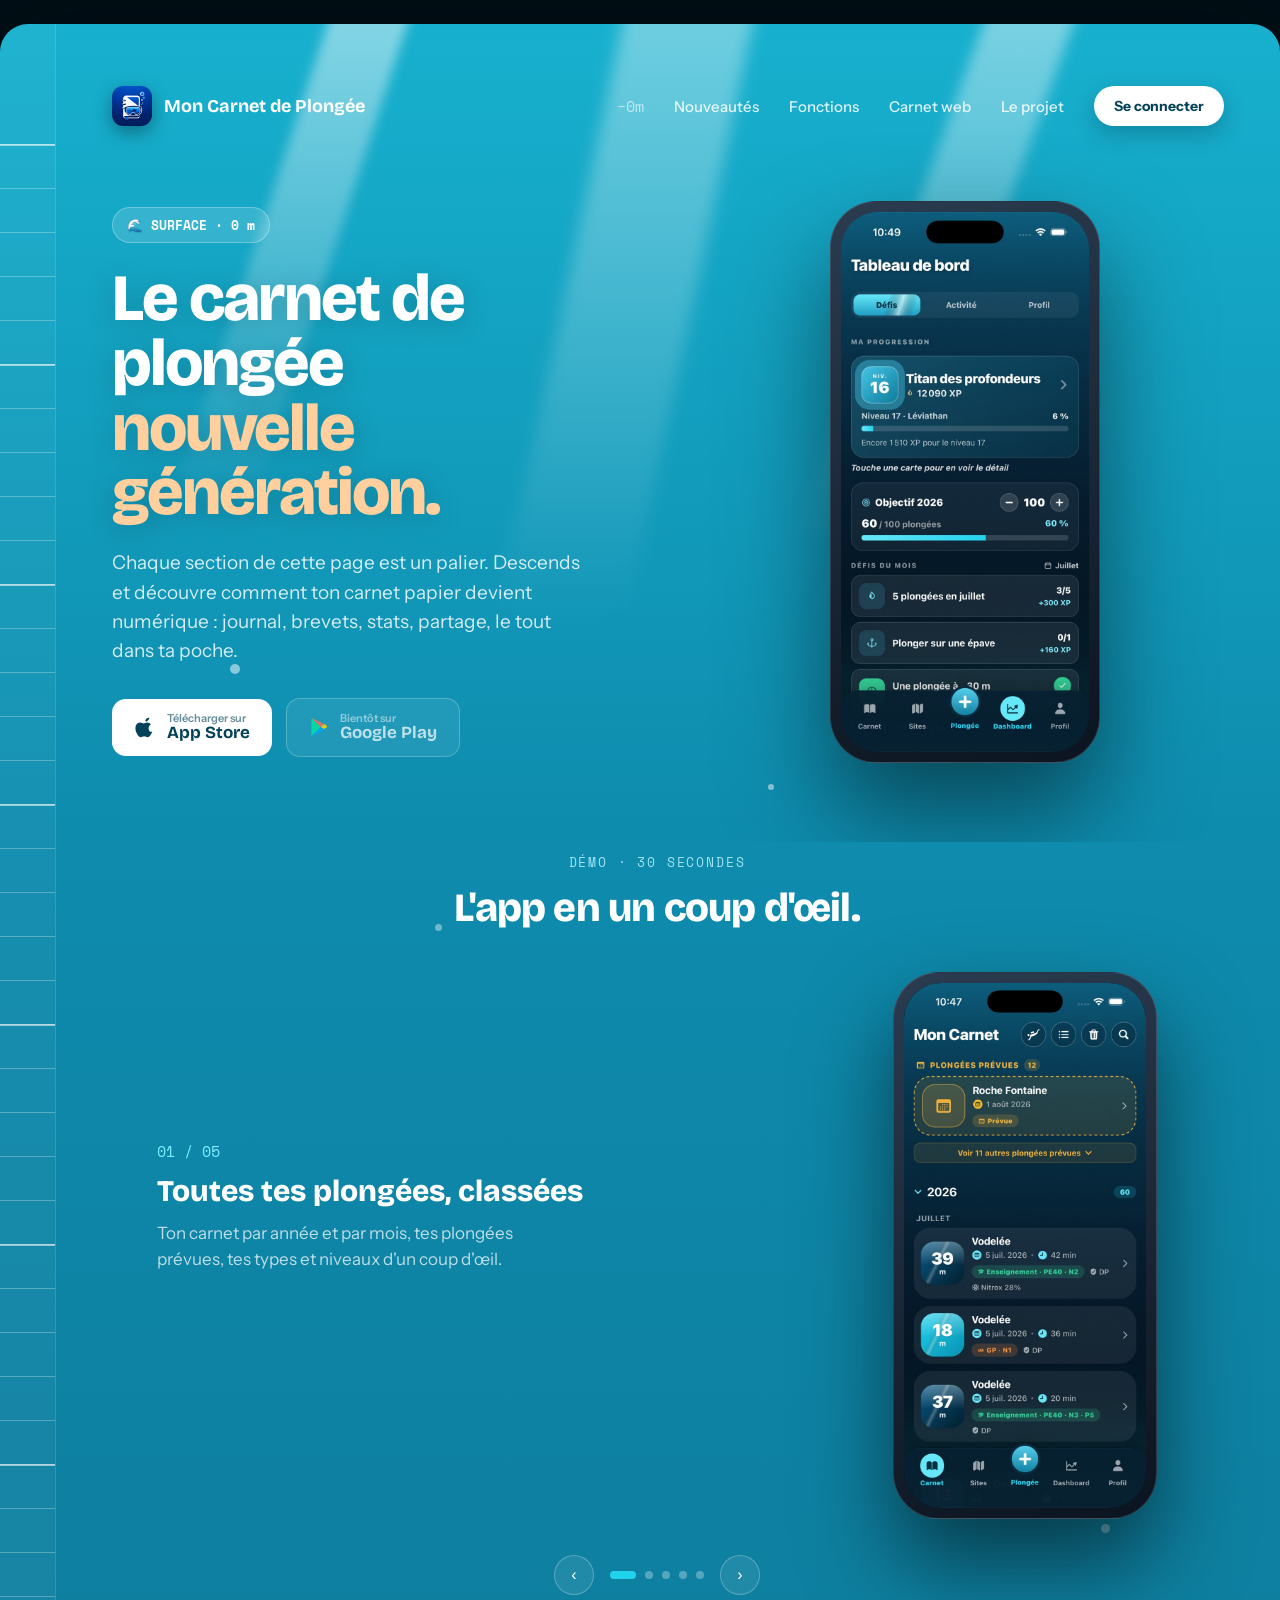
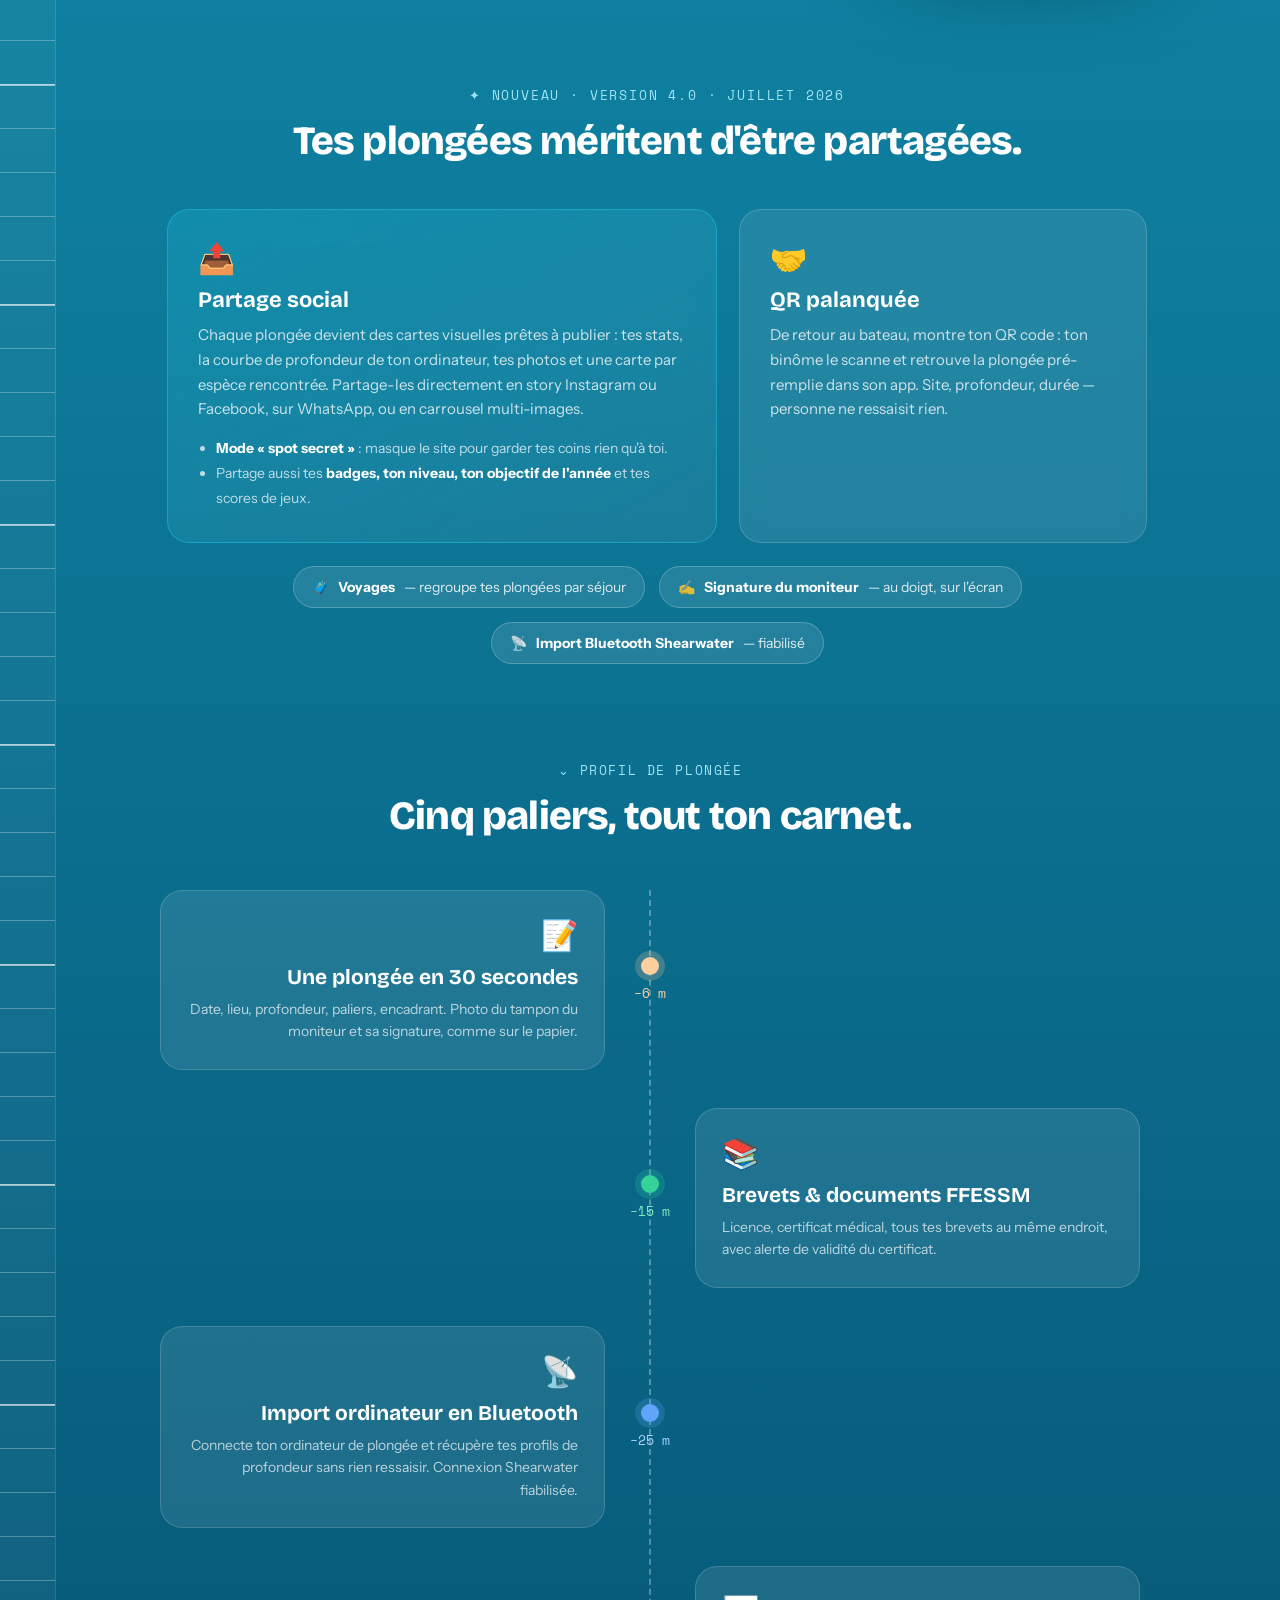
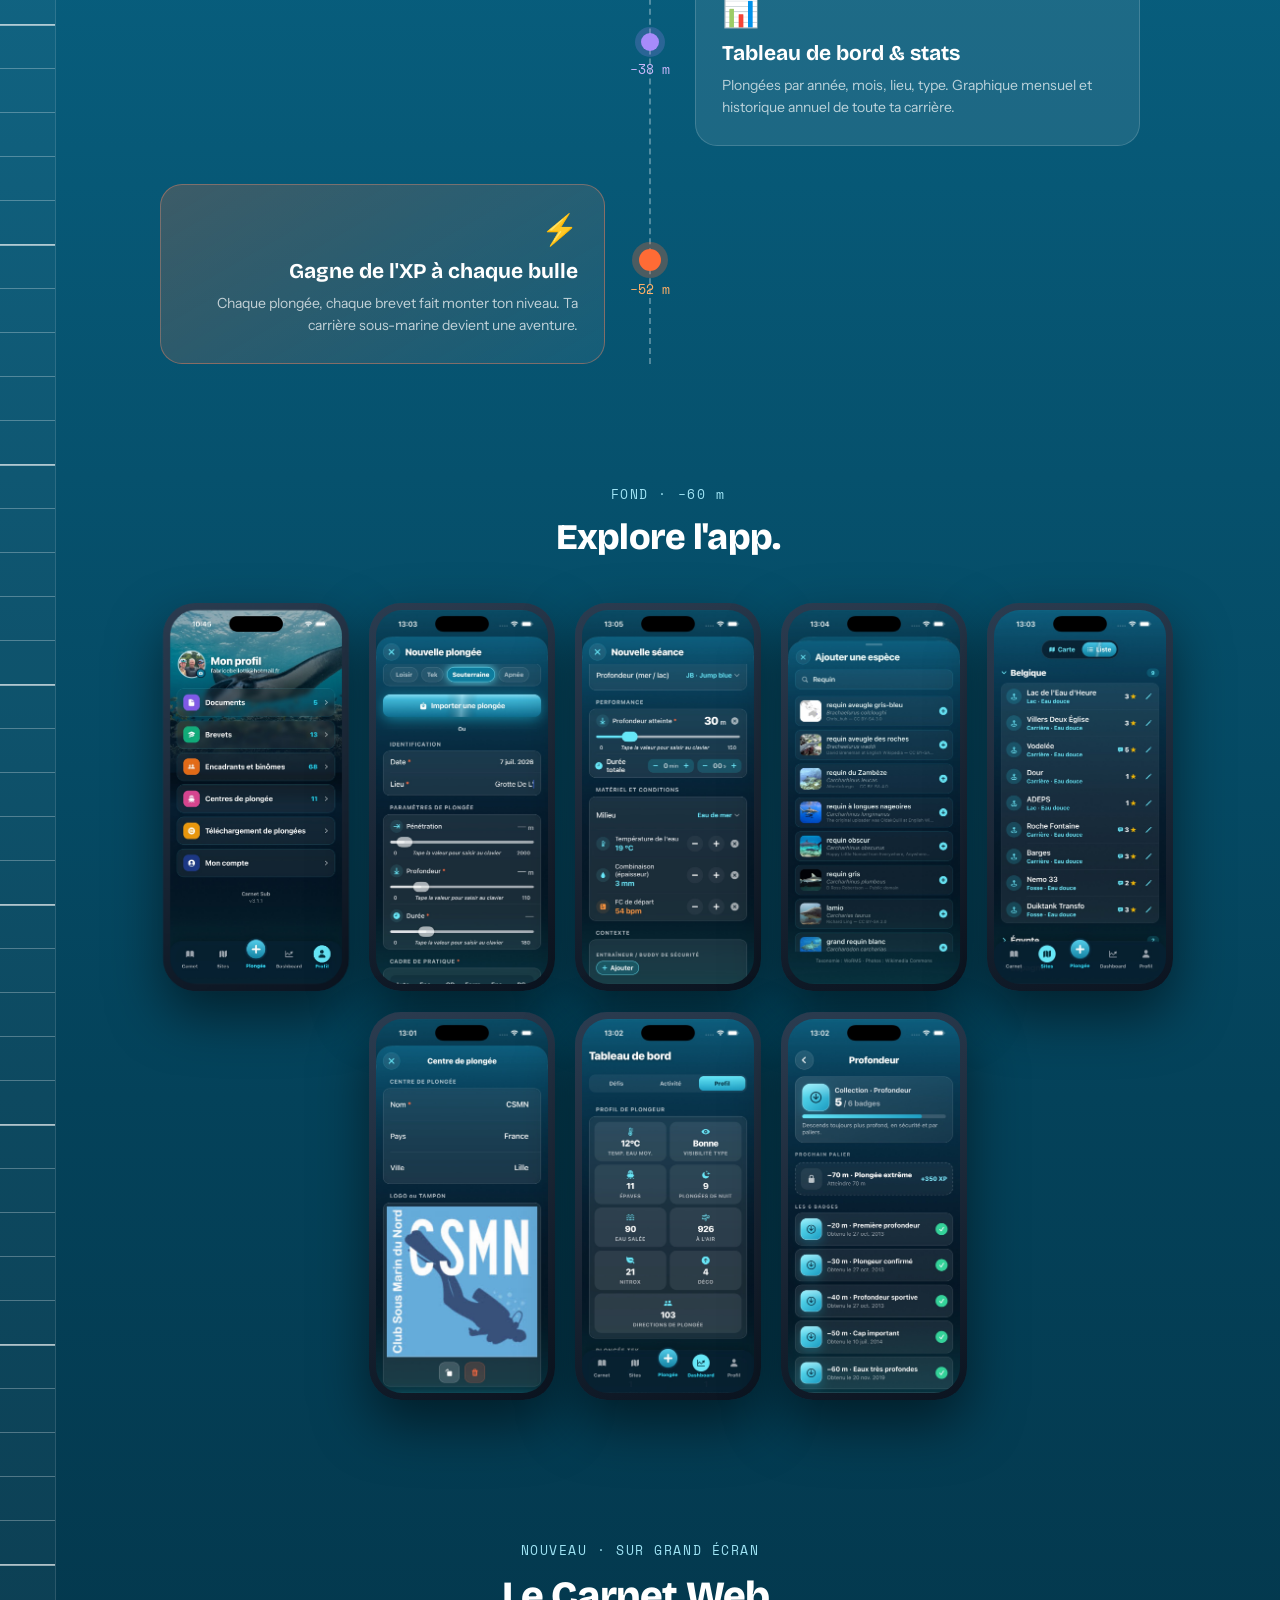
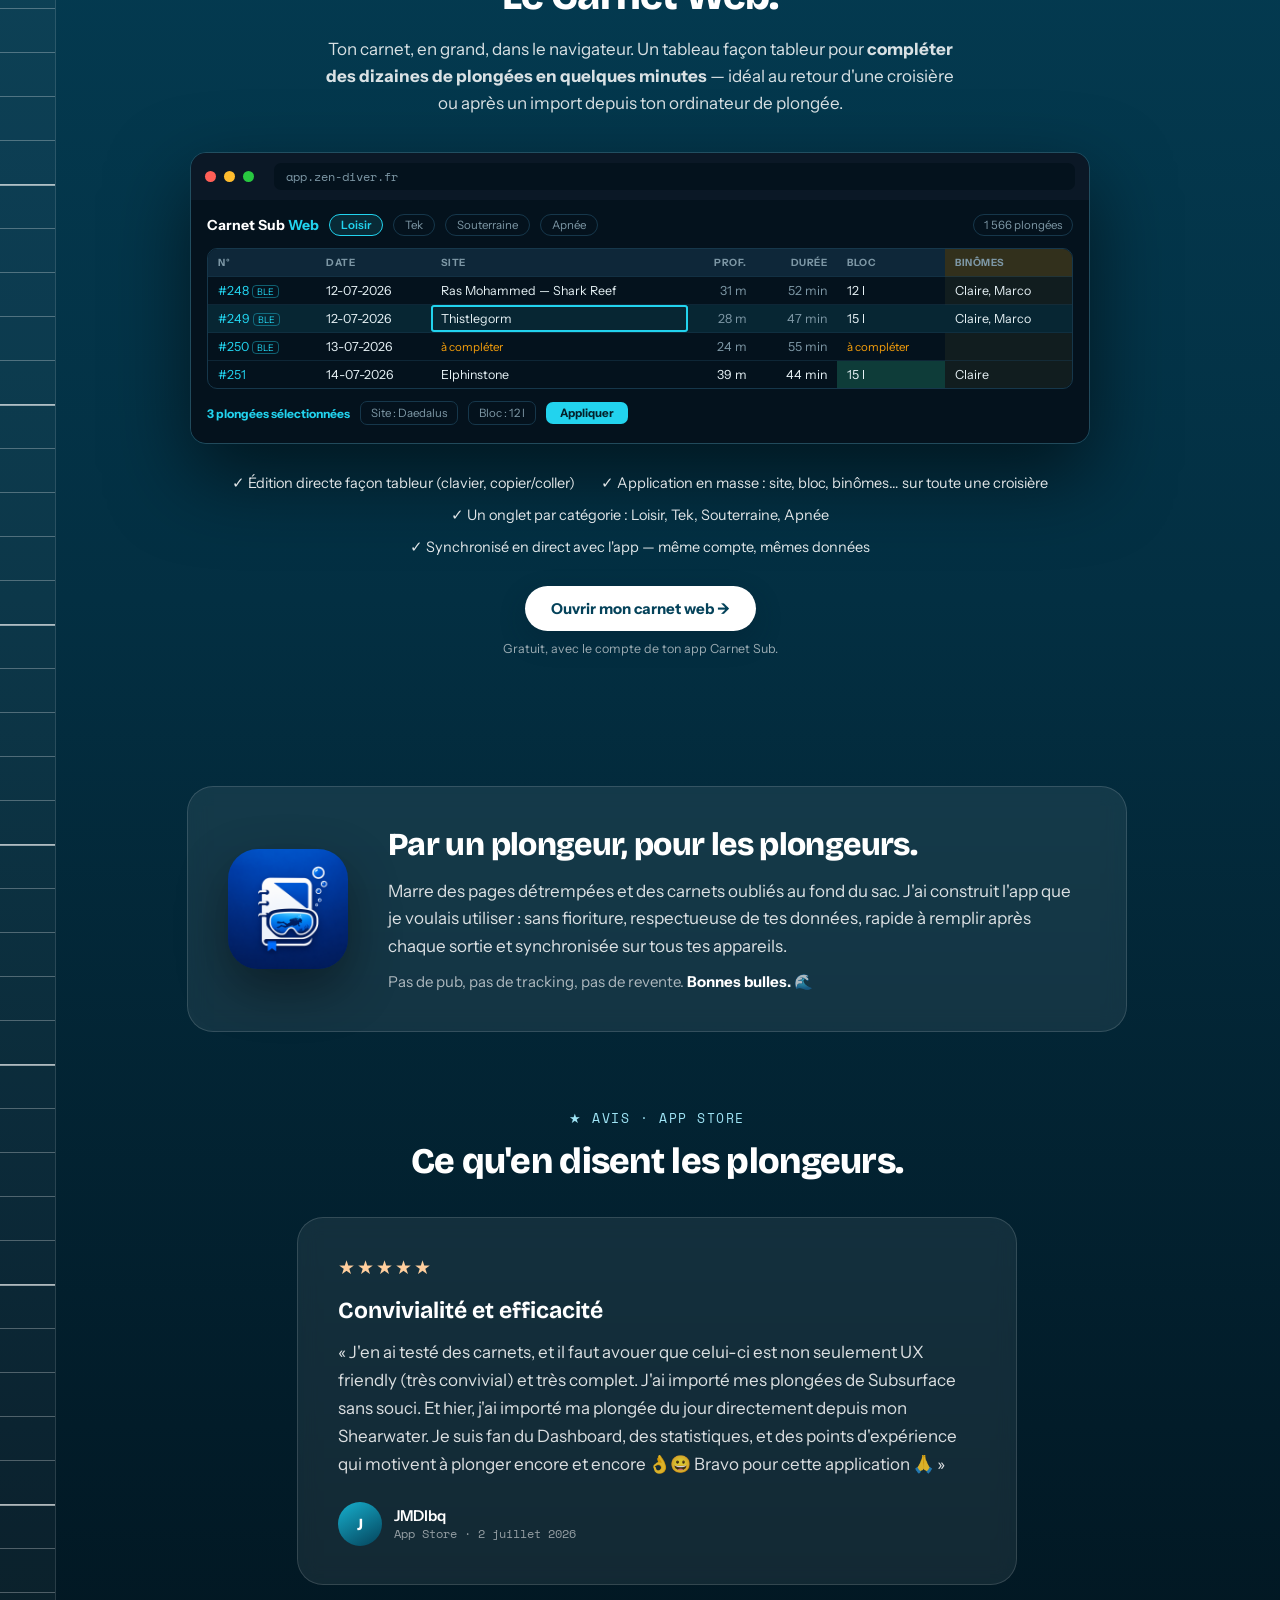
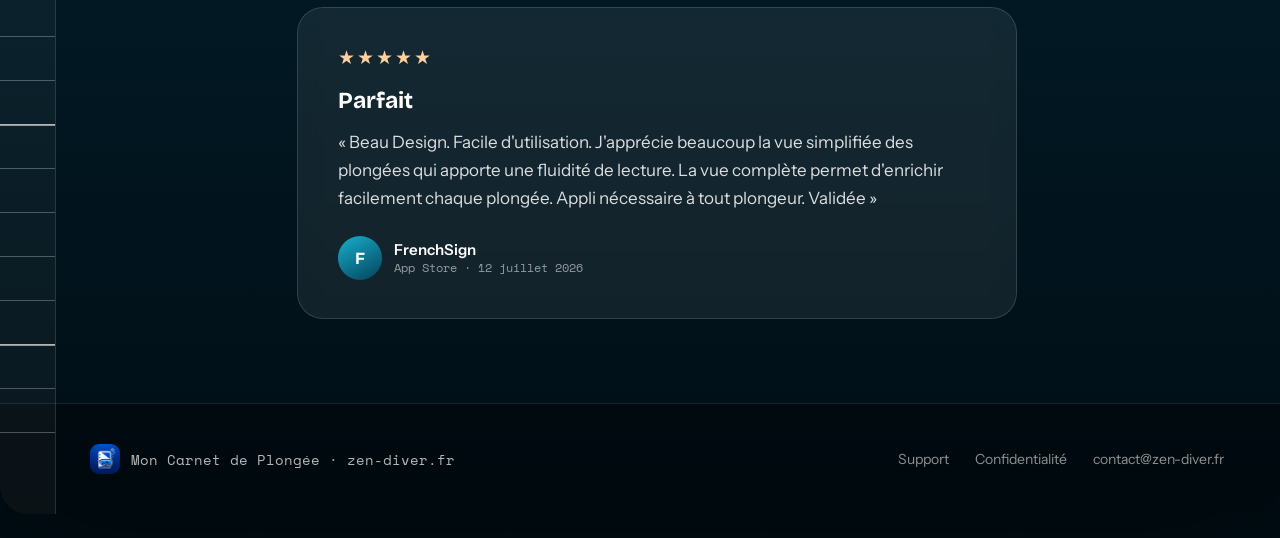
==== commit d8de44ee: "Nav : « Se connecter » seul à droite (style plein), bouton « Plonger » retiré Co-Authored-By: Claude" ====
--- a/index.html
+++ b/index.html
@@ -131,8 +131,7 @@
         <a class="nav-sec" href="#paliers" style="color:rgba(255,255,255,0.85); font-size:15px; font-weight:500;">Fonctions</a>
         <a class="nav-sec" href="#carnet-web" style="color:rgba(255,255,255,0.85); font-size:15px; font-weight:500;">Carnet web</a>
         <a class="nav-sec" href="#projet" style="color:rgba(255,255,255,0.85); font-size:15px; font-weight:500;">Le projet</a>
-        <a href="https://carnet-sub-web.vercel.app" target="_blank" rel="noopener" style="display:inline-flex; align-items:center; gap:8px; background:rgba(255,255,255,0.12); color:#fff; font-weight:700; font-size:14px; padding:10px 19px; border-radius:999px; border:1.5px solid rgba(255,255,255,0.55);">Se connecter</a>
-        <a href="https://apps.apple.com/app/id6769454355" target="_blank" rel="noopener" style="display:inline-flex; align-items:center; gap:8px; background:#fff; color:#04425A; font-weight:700; font-size:14px; padding:11px 20px; border-radius:999px; box-shadow:0 8px 22px rgba(3,31,46,0.25);">Plonger →</a>
+        <a href="https://carnet-sub-web.vercel.app" target="_blank" rel="noopener" style="display:inline-flex; align-items:center; gap:8px; background:#fff; color:#04425A; font-weight:700; font-size:14px; padding:11px 20px; border-radius:999px; box-shadow:0 8px 22px rgba(3,31,46,0.25);">Se connecter</a>
       </div>
     </div>
 
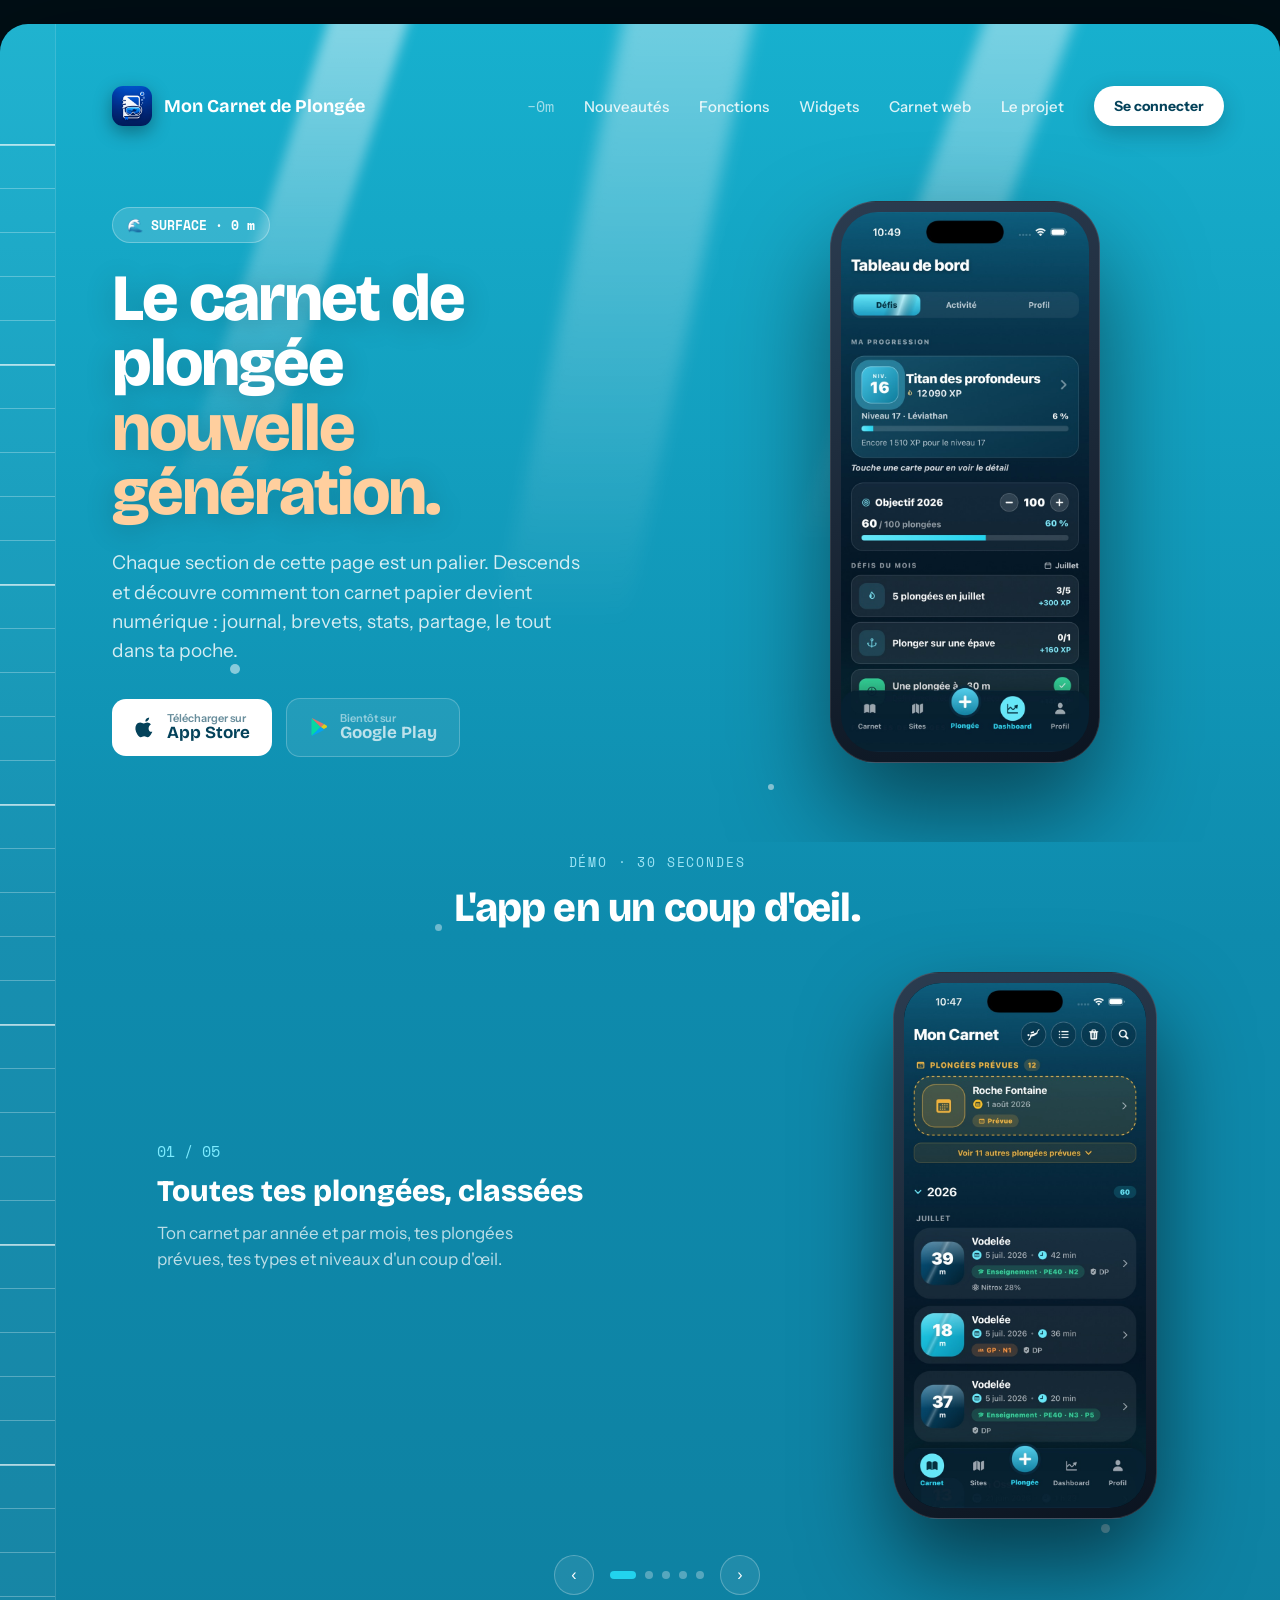
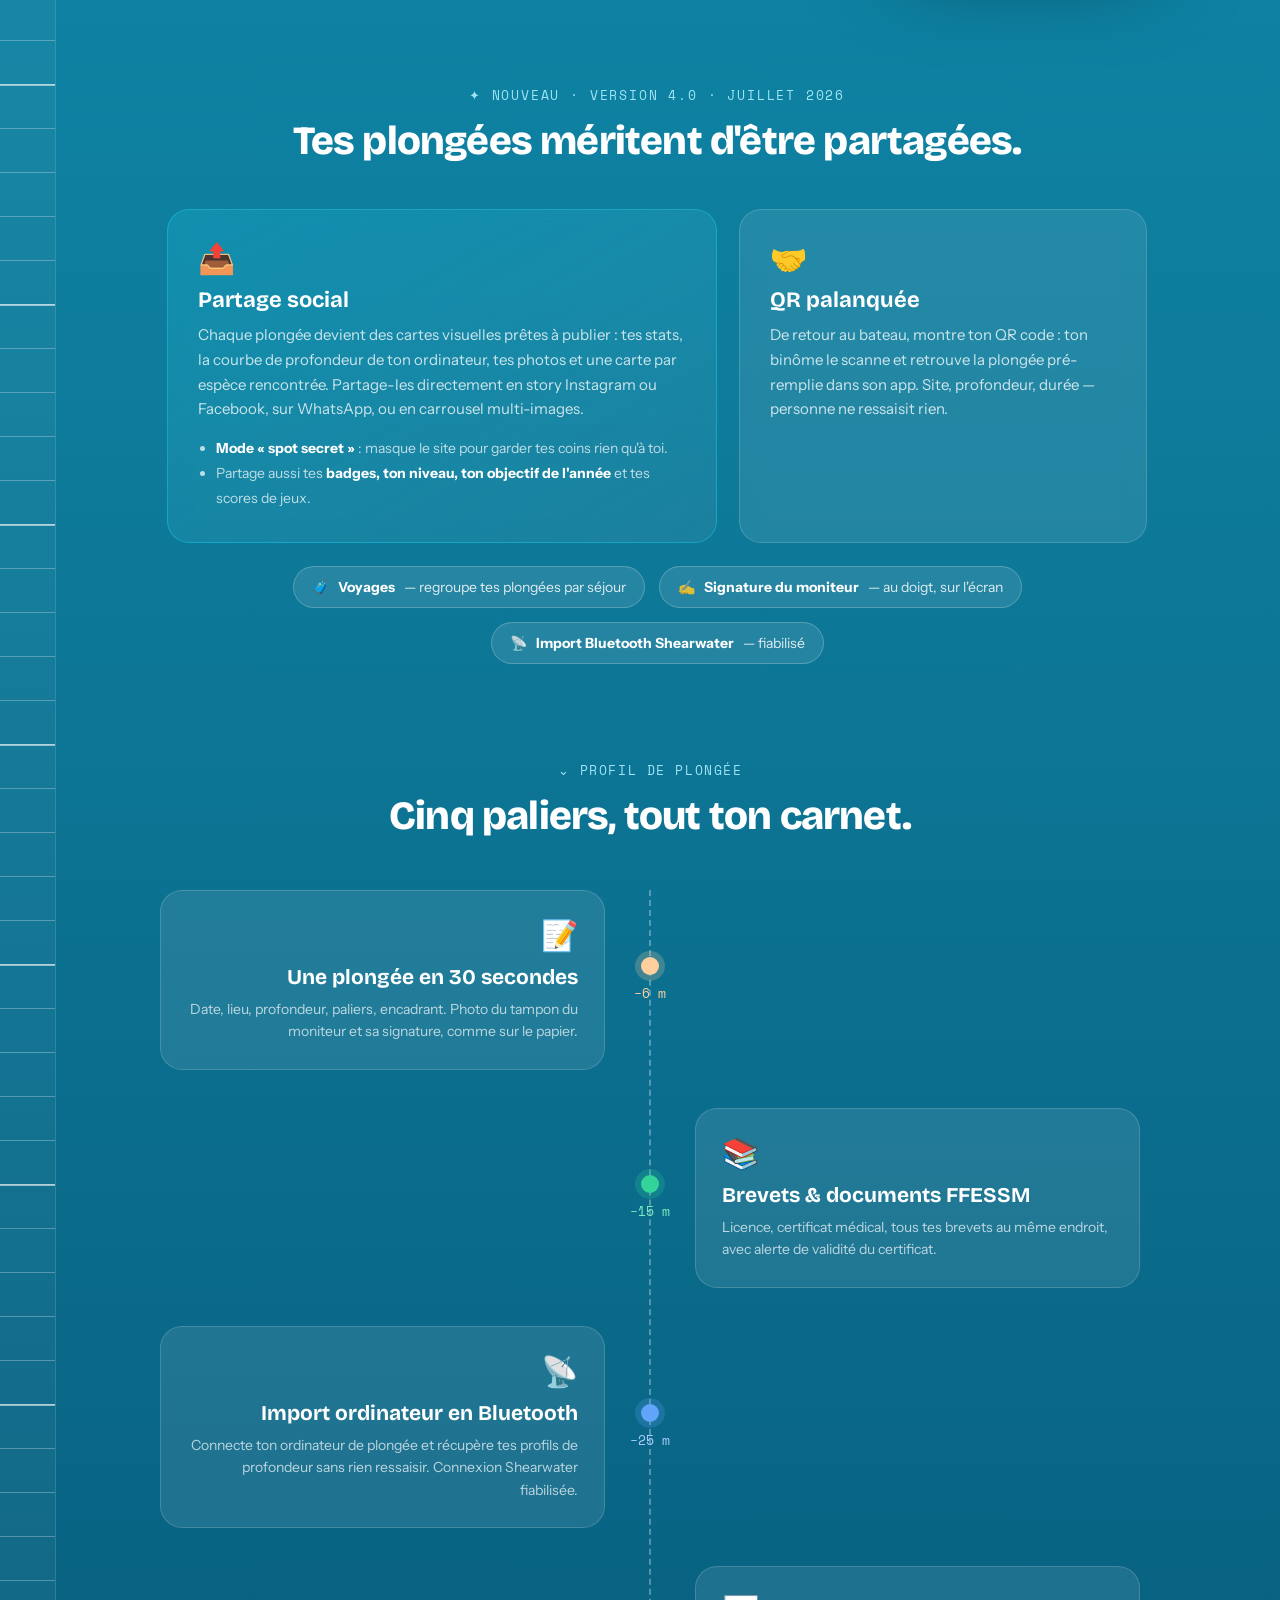
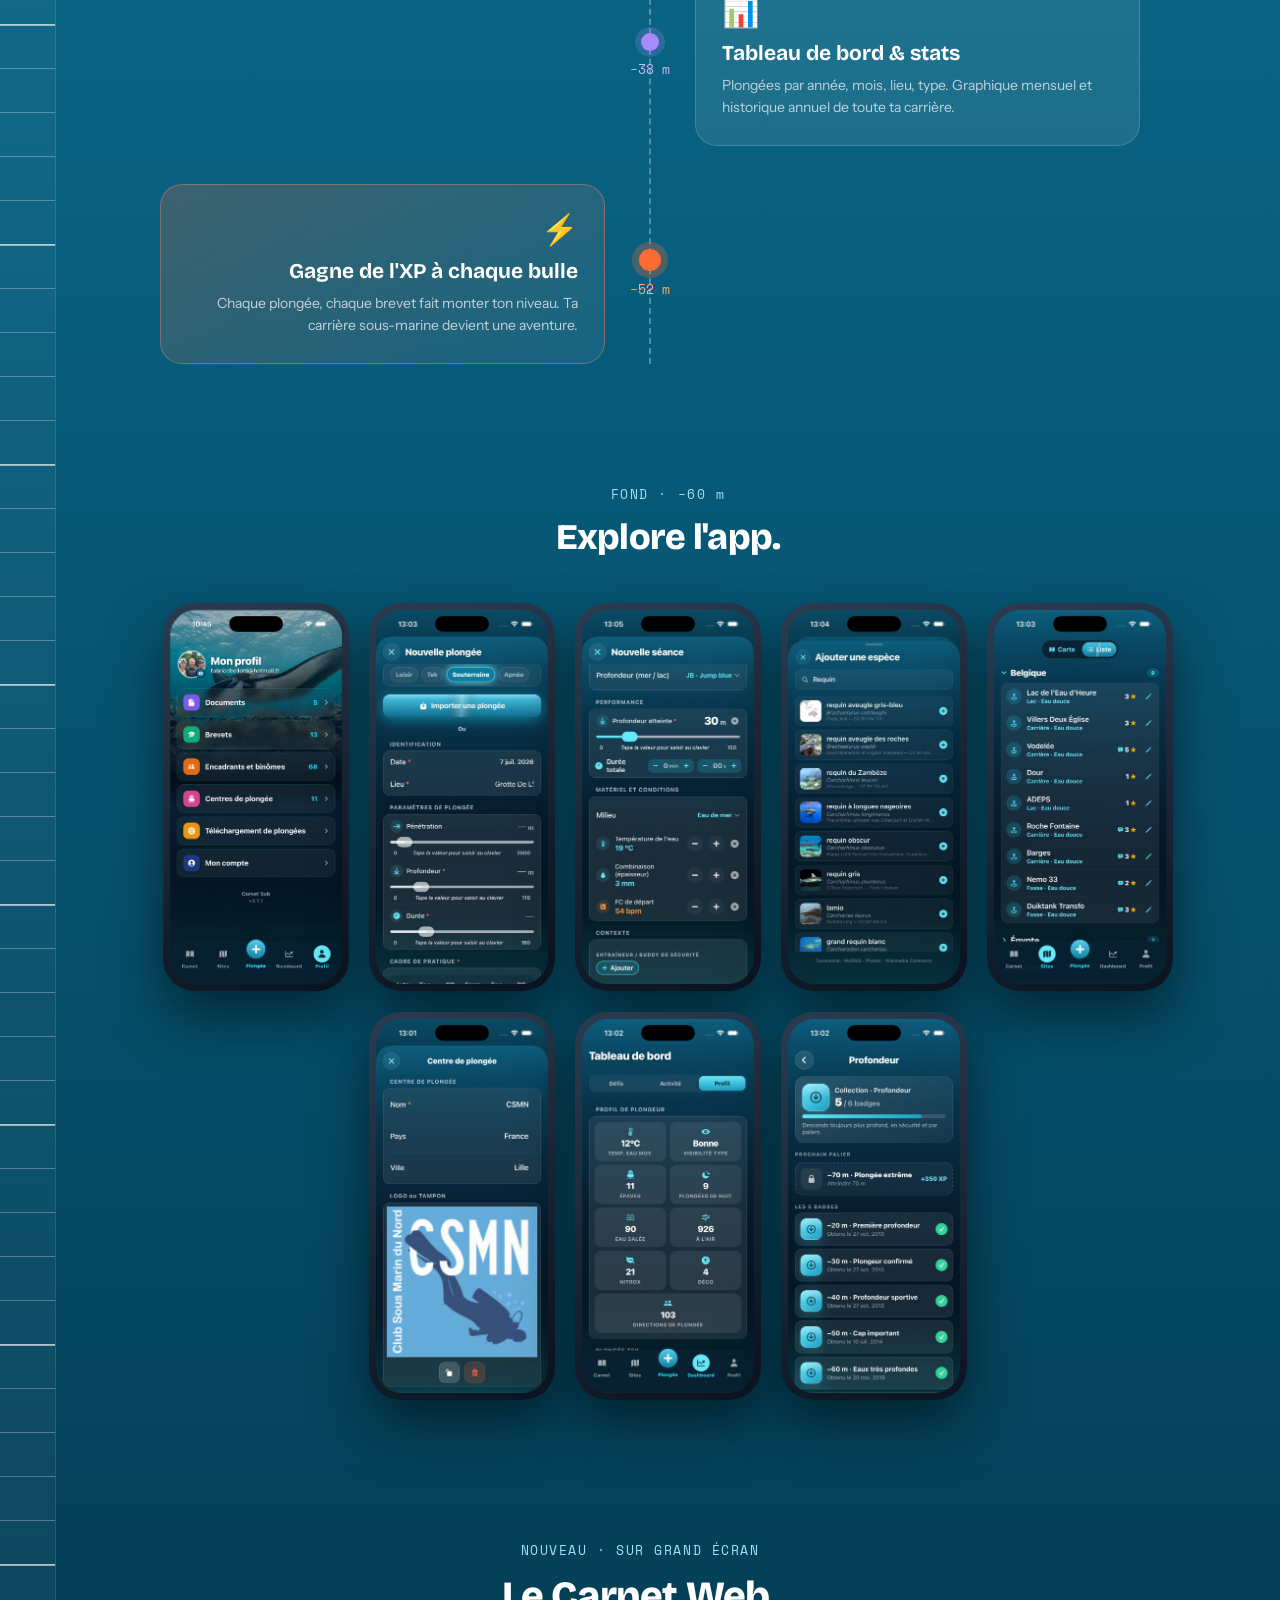
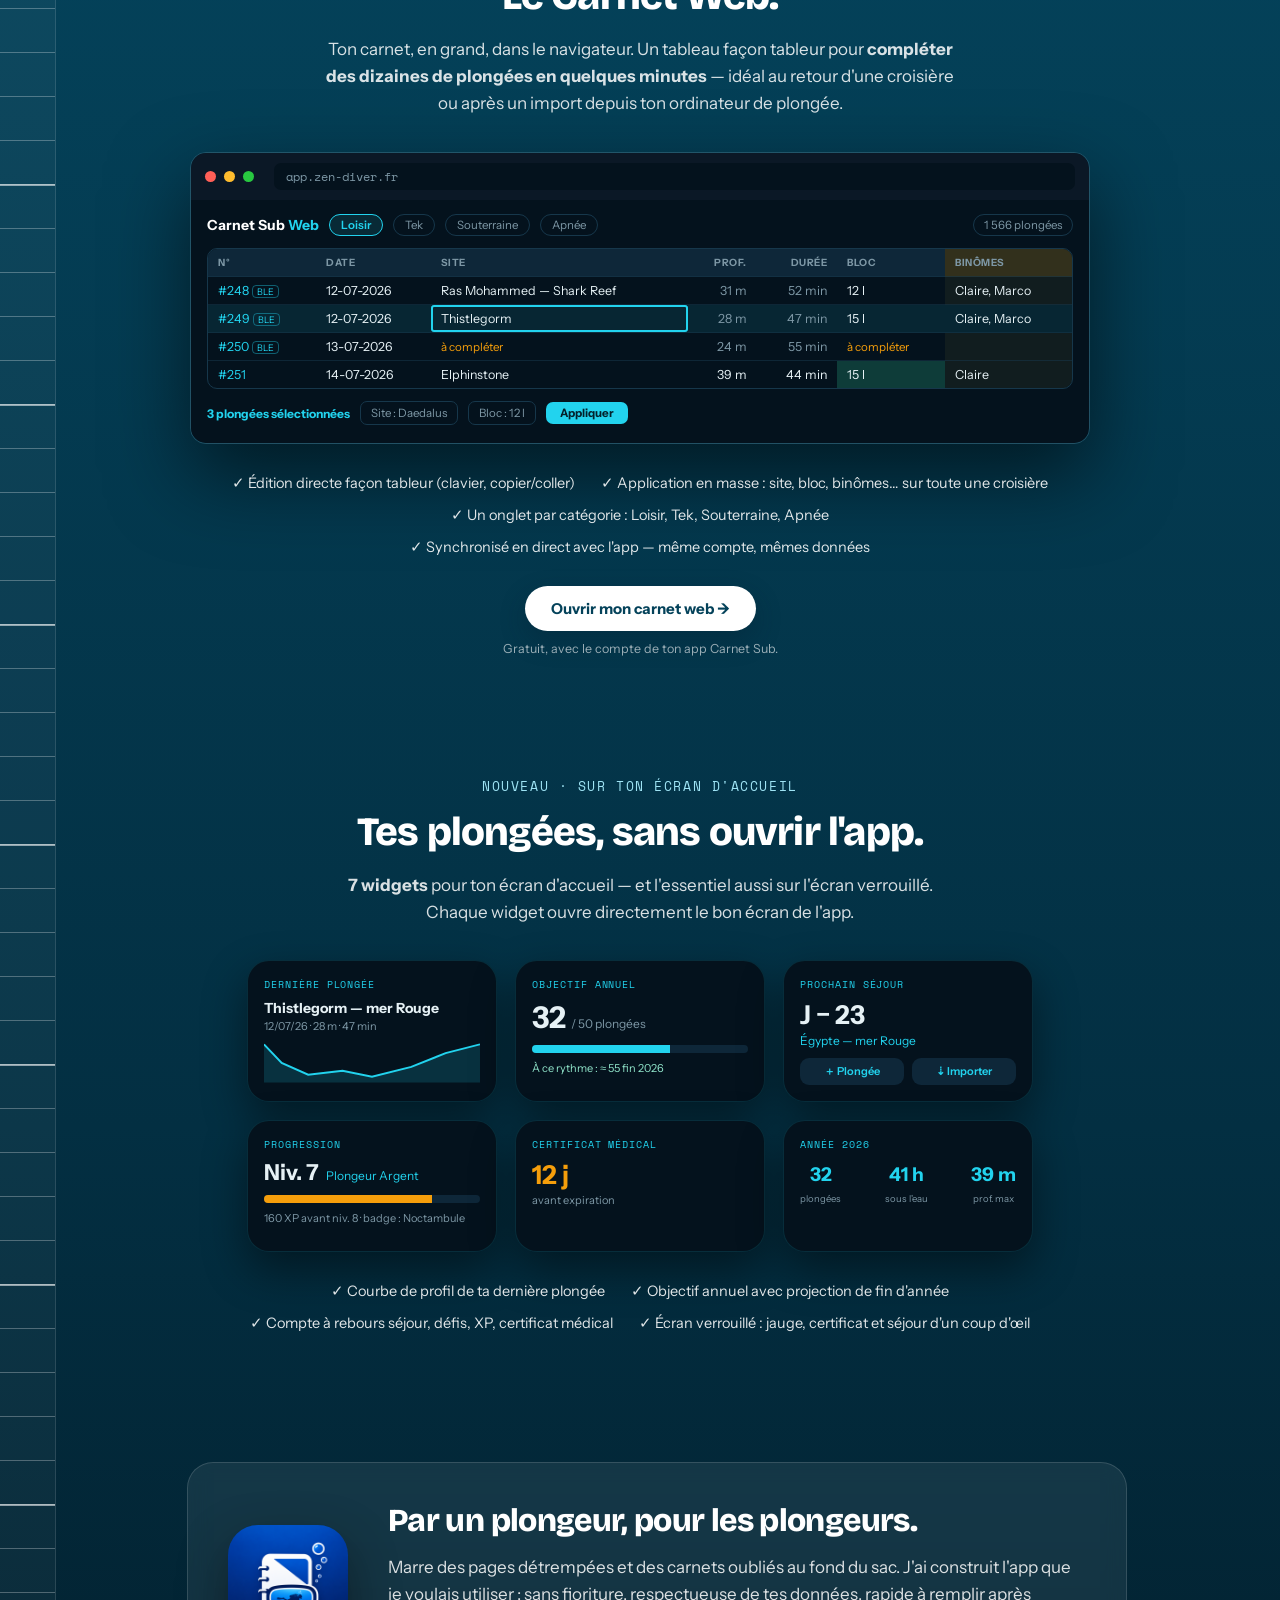
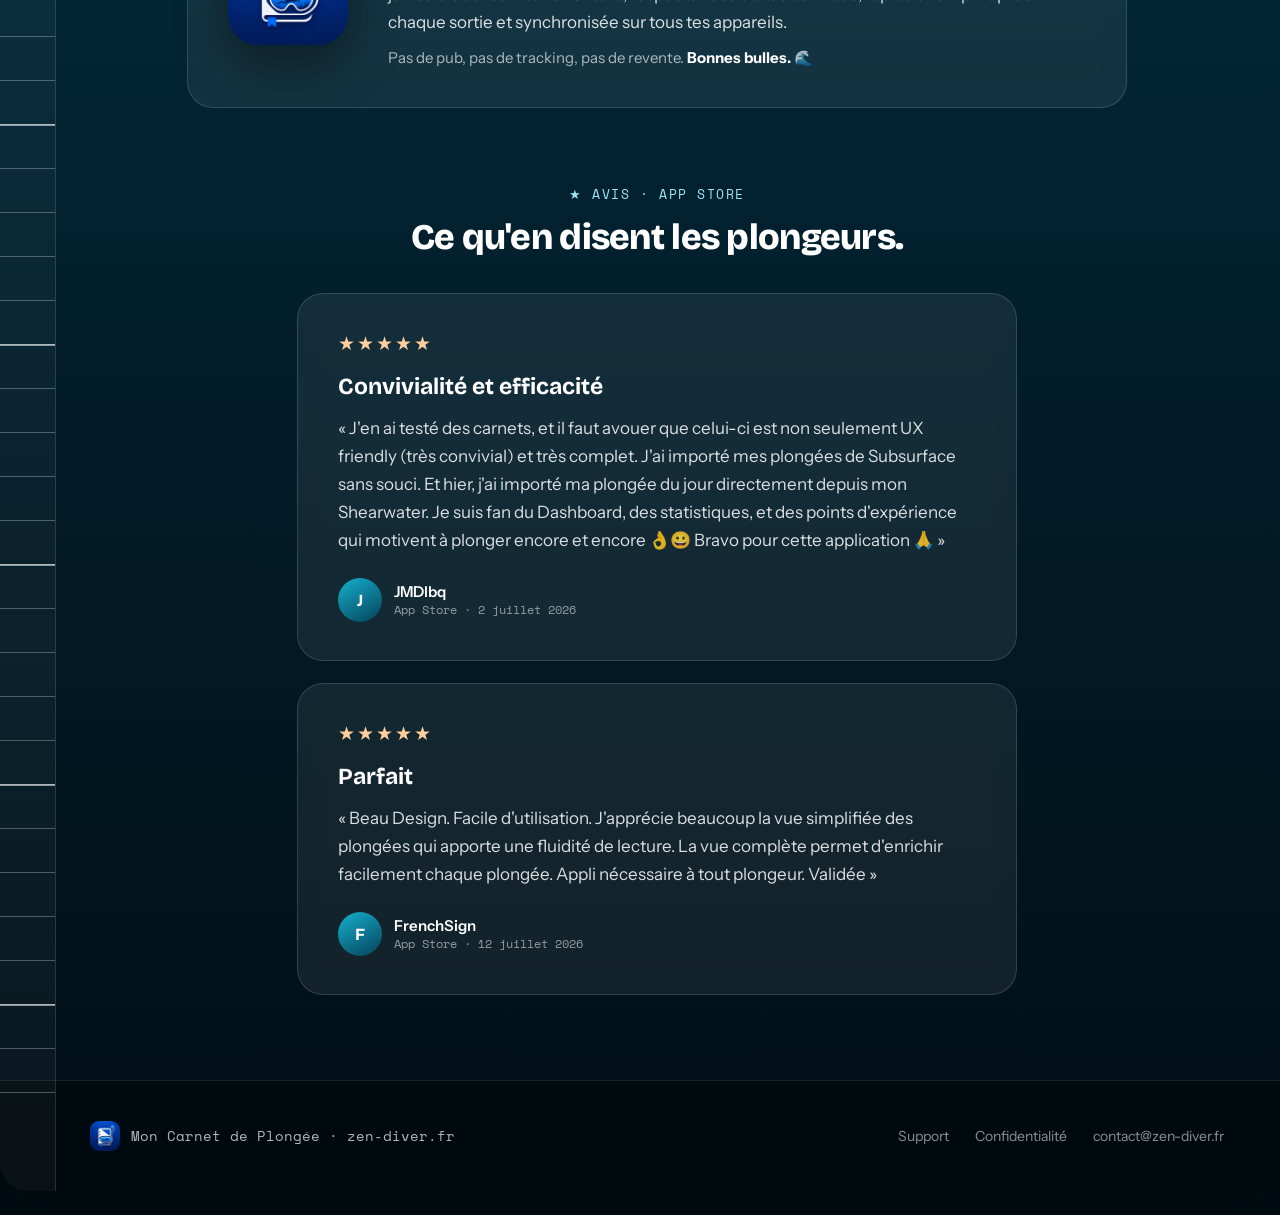
==== commit 83bcc7e8: "Section Widgets : 7 widgets sur l'écran d'accueil (maquettes CSS + accroches) Co-Authored-By: Claude" ====
--- a/index.html
+++ b/index.html
@@ -129,6 +129,7 @@
         <span class="nav-sec" style="color:rgba(255,255,255,0.6); font-size:15px; font-weight:400; font-family:'Space Mono',monospace;">−0m</span>
         <a class="nav-sec" href="#nouveautes" style="color:rgba(255,255,255,0.85); font-size:15px; font-weight:500;">Nouveautés</a>
         <a class="nav-sec" href="#paliers" style="color:rgba(255,255,255,0.85); font-size:15px; font-weight:500;">Fonctions</a>
+        <a class="nav-sec" href="#widgets" style="color:rgba(255,255,255,0.85); font-size:15px; font-weight:500;">Widgets</a>
         <a class="nav-sec" href="#carnet-web" style="color:rgba(255,255,255,0.85); font-size:15px; font-weight:500;">Carnet web</a>
         <a class="nav-sec" href="#projet" style="color:rgba(255,255,255,0.85); font-size:15px; font-weight:500;">Le projet</a>
         <a href="https://carnet-sub-web.vercel.app" target="_blank" rel="noopener" style="display:inline-flex; align-items:center; gap:8px; background:#fff; color:#04425A; font-weight:700; font-size:14px; padding:11px 20px; border-radius:999px; box-shadow:0 8px 22px rgba(3,31,46,0.25);">Se connecter</a>
@@ -429,6 +430,83 @@
     </div>
   </div>
 
+
+  <!-- WIDGETS -->
+  <div id="widgets" class="pad-side" style="position:relative; padding:60px 56px 40px 56px;">
+    <div class="reveal" style="text-align:center; margin:0 auto 14px;">
+      <div style="font-family:'Space Mono',monospace; color:#9FE4F5; font-size:13px; letter-spacing:0.12em; margin-bottom:12px;">NOUVEAU · SUR TON ÉCRAN D'ACCUEIL</div>
+      <h2 class="sec-title" style="margin:0; font-family:'Bricolage Grotesque',sans-serif; font-weight:800; font-size:40px; letter-spacing:-0.02em; color:#fff;">Tes plongées, sans ouvrir l'app.</h2>
+      <p style="max-width:640px; margin:16px auto 0; color:rgba(255,255,255,0.85); font-size:17px; line-height:1.6;"><b>7 widgets</b> pour ton écran d'accueil — et l'essentiel aussi sur l'écran verrouillé. Chaque widget ouvre directement le bon écran de l'app.</p>
+    </div>
+
+    <!-- Maquettes widgets (illustration, données fictives) -->
+    <div class="reveal" style="display:flex; flex-wrap:wrap; gap:18px; justify-content:center; max-width:900px; margin:34px auto 30px;">
+
+      <div style="background:#04121d; border-radius:22px; padding:16px; border:1px solid rgba(34,211,238,0.14); box-shadow:0 18px 44px rgba(0,0,0,0.45); font-family:'Instrument Sans',sans-serif; width:250px; min-height:132px; display:flex; flex-direction:column; text-align:left;">
+        <div style="font-family:'Space Mono',monospace; color:#22d3ee; font-size:9.5px; letter-spacing:0.1em; margin-bottom:8px;">DERNIÈRE PLONGÉE</div>
+        <div style="color:#e6f1f5; font-weight:700; font-size:14px; white-space:nowrap; overflow:hidden; text-overflow:ellipsis;">Thistlegorm — mer Rouge</div>
+        <div style="color:#7d97a5; font-size:11px; margin-top:2px;">12/07/26 · 28 m · 47 min</div>
+        <svg viewBox="0 0 220 42" style="width:100%; height:42px; margin-top:8px;" aria-hidden="true">
+          <path d="M0,3 L18,22 L45,34 L80,30 L110,36 L150,26 L185,12 L220,3 L220,42 L0,42 Z" fill="#22d3ee" fill-opacity="0.16"/>
+          <path d="M0,3 L18,22 L45,34 L80,30 L110,36 L150,26 L185,12 L220,3" fill="none" stroke="#22d3ee" stroke-width="2"/>
+        </svg>
+      </div>
+
+      <div style="background:#04121d; border-radius:22px; padding:16px; border:1px solid rgba(34,211,238,0.14); box-shadow:0 18px 44px rgba(0,0,0,0.45); font-family:'Instrument Sans',sans-serif; width:250px; min-height:132px; display:flex; flex-direction:column; text-align:left;">
+        <div style="font-family:'Space Mono',monospace; color:#22d3ee; font-size:9.5px; letter-spacing:0.1em; margin-bottom:8px;">OBJECTIF ANNUEL</div>
+        <div style="display:flex; align-items:baseline; gap:5px;">
+          <span style="color:#e6f1f5; font-weight:800; font-size:30px;">32</span>
+          <span style="color:#7d97a5; font-size:12px;">/ 50 plongées</span>
+        </div>
+        <div style="background:#0e2739; border-radius:5px; height:8px; margin-top:9px; overflow:hidden;"><div style="width:64%; height:100%; background:#22d3ee;"></div></div>
+        <div style="color:#8fe3c9; font-size:11px; margin-top:8px;">À ce rythme : ≈ 55 fin 2026</div>
+      </div>
+
+      <div style="background:#04121d; border-radius:22px; padding:16px; border:1px solid rgba(34,211,238,0.14); box-shadow:0 18px 44px rgba(0,0,0,0.45); font-family:'Instrument Sans',sans-serif; width:250px; min-height:132px; display:flex; flex-direction:column; text-align:left;">
+        <div style="font-family:'Space Mono',monospace; color:#22d3ee; font-size:9.5px; letter-spacing:0.1em; margin-bottom:8px;">PROCHAIN SÉJOUR</div>
+        <div style="color:#e6f1f5; font-weight:800; font-size:26px;">J − 23</div>
+        <div style="color:#22d3ee; font-size:12px; margin-top:2px;">Égypte — mer Rouge</div>
+        <div style="display:flex; gap:8px; margin-top:10px;">
+          <span style="flex:1; text-align:center; background:#0e2739; border-radius:9px; padding:6px 0; color:#22d3ee; font-size:11px; font-weight:600;">＋ Plongée</span>
+          <span style="flex:1; text-align:center; background:#0e2739; border-radius:9px; padding:6px 0; color:#22d3ee; font-size:11px; font-weight:600;">⇣ Importer</span>
+        </div>
+      </div>
+
+      <div style="background:#04121d; border-radius:22px; padding:16px; border:1px solid rgba(34,211,238,0.14); box-shadow:0 18px 44px rgba(0,0,0,0.45); font-family:'Instrument Sans',sans-serif; width:250px; min-height:132px; display:flex; flex-direction:column; text-align:left;">
+        <div style="font-family:'Space Mono',monospace; color:#22d3ee; font-size:9.5px; letter-spacing:0.1em; margin-bottom:8px;">PROGRESSION</div>
+        <div style="display:flex; align-items:baseline; gap:7px;">
+          <span style="color:#e6f1f5; font-weight:800; font-size:22px;">Niv. 7</span>
+          <span style="color:#22d3ee; font-size:12px;">Plongeur Argent</span>
+        </div>
+        <div style="background:#0e2739; border-radius:5px; height:8px; margin-top:9px; overflow:hidden;"><div style="width:78%; height:100%; background:#f59e0b;"></div></div>
+        <div style="color:#7d97a5; font-size:11px; margin-top:8px;">160 XP avant niv. 8 · badge : Noctambule</div>
+      </div>
+
+      <div style="background:#04121d; border-radius:22px; padding:16px; border:1px solid rgba(34,211,238,0.14); box-shadow:0 18px 44px rgba(0,0,0,0.45); font-family:'Instrument Sans',sans-serif; width:250px; min-height:132px; display:flex; flex-direction:column; text-align:left; min-height:auto;">
+        <div style="font-family:'Space Mono',monospace; color:#22d3ee; font-size:9.5px; letter-spacing:0.1em; margin-bottom:8px;">CERTIFICAT MÉDICAL</div>
+        <div style="color:#f59e0b; font-weight:800; font-size:26px;">12 j</div>
+        <div style="color:#7d97a5; font-size:11px; margin-top:2px;">avant expiration</div>
+      </div>
+
+      <div style="background:#04121d; border-radius:22px; padding:16px; border:1px solid rgba(34,211,238,0.14); box-shadow:0 18px 44px rgba(0,0,0,0.45); font-family:'Instrument Sans',sans-serif; width:250px; min-height:132px; display:flex; flex-direction:column; text-align:left; min-height:auto;">
+        <div style="font-family:'Space Mono',monospace; color:#22d3ee; font-size:9.5px; letter-spacing:0.1em; margin-bottom:8px;">ANNÉE 2026</div>
+        <div style="display:flex; justify-content:space-between; margin-top:4px;">
+          <span style="text-align:center;"><span style="display:block; color:#22d3ee; font-weight:800; font-size:19px;">32</span><span style="color:#7d97a5; font-size:9.5px;">plongées</span></span>
+          <span style="text-align:center;"><span style="display:block; color:#22d3ee; font-weight:800; font-size:19px;">41 h</span><span style="color:#7d97a5; font-size:9.5px;">sous l'eau</span></span>
+          <span style="text-align:center;"><span style="display:block; color:#22d3ee; font-weight:800; font-size:19px;">39 m</span><span style="color:#7d97a5; font-size:9.5px;">prof. max</span></span>
+        </div>
+      </div>
+
+    </div>
+
+    <div class="reveal" style="display:flex; flex-wrap:wrap; gap:14px 26px; justify-content:center; max-width:860px; margin:0 auto 20px; color:rgba(255,255,255,0.88); font-size:14.5px;">
+      <span>✓ Courbe de profil de ta dernière plongée</span>
+      <span>✓ Objectif annuel avec projection de fin d'année</span>
+      <span>✓ Compte à rebours séjour, défis, XP, certificat médical</span>
+      <span>✓ Écran verrouillé : jauge, certificat et séjour d'un coup d'œil</span>
+    </div>
+  </div>
+
   <!-- STORY -->
   <div id="projet" class="pad-side" style="position:relative; padding:70px 56px 70px 90px;">
     <div class="reveal story-card" style="display:grid; grid-template-columns:auto 1fr; gap:40px; align-items:center; max-width:940px; margin:0 auto; background:rgba(255,255,255,0.07); border:1px solid rgba(255,255,255,0.14); border-radius:26px; padding:40px; backdrop-filter:blur(10px);">
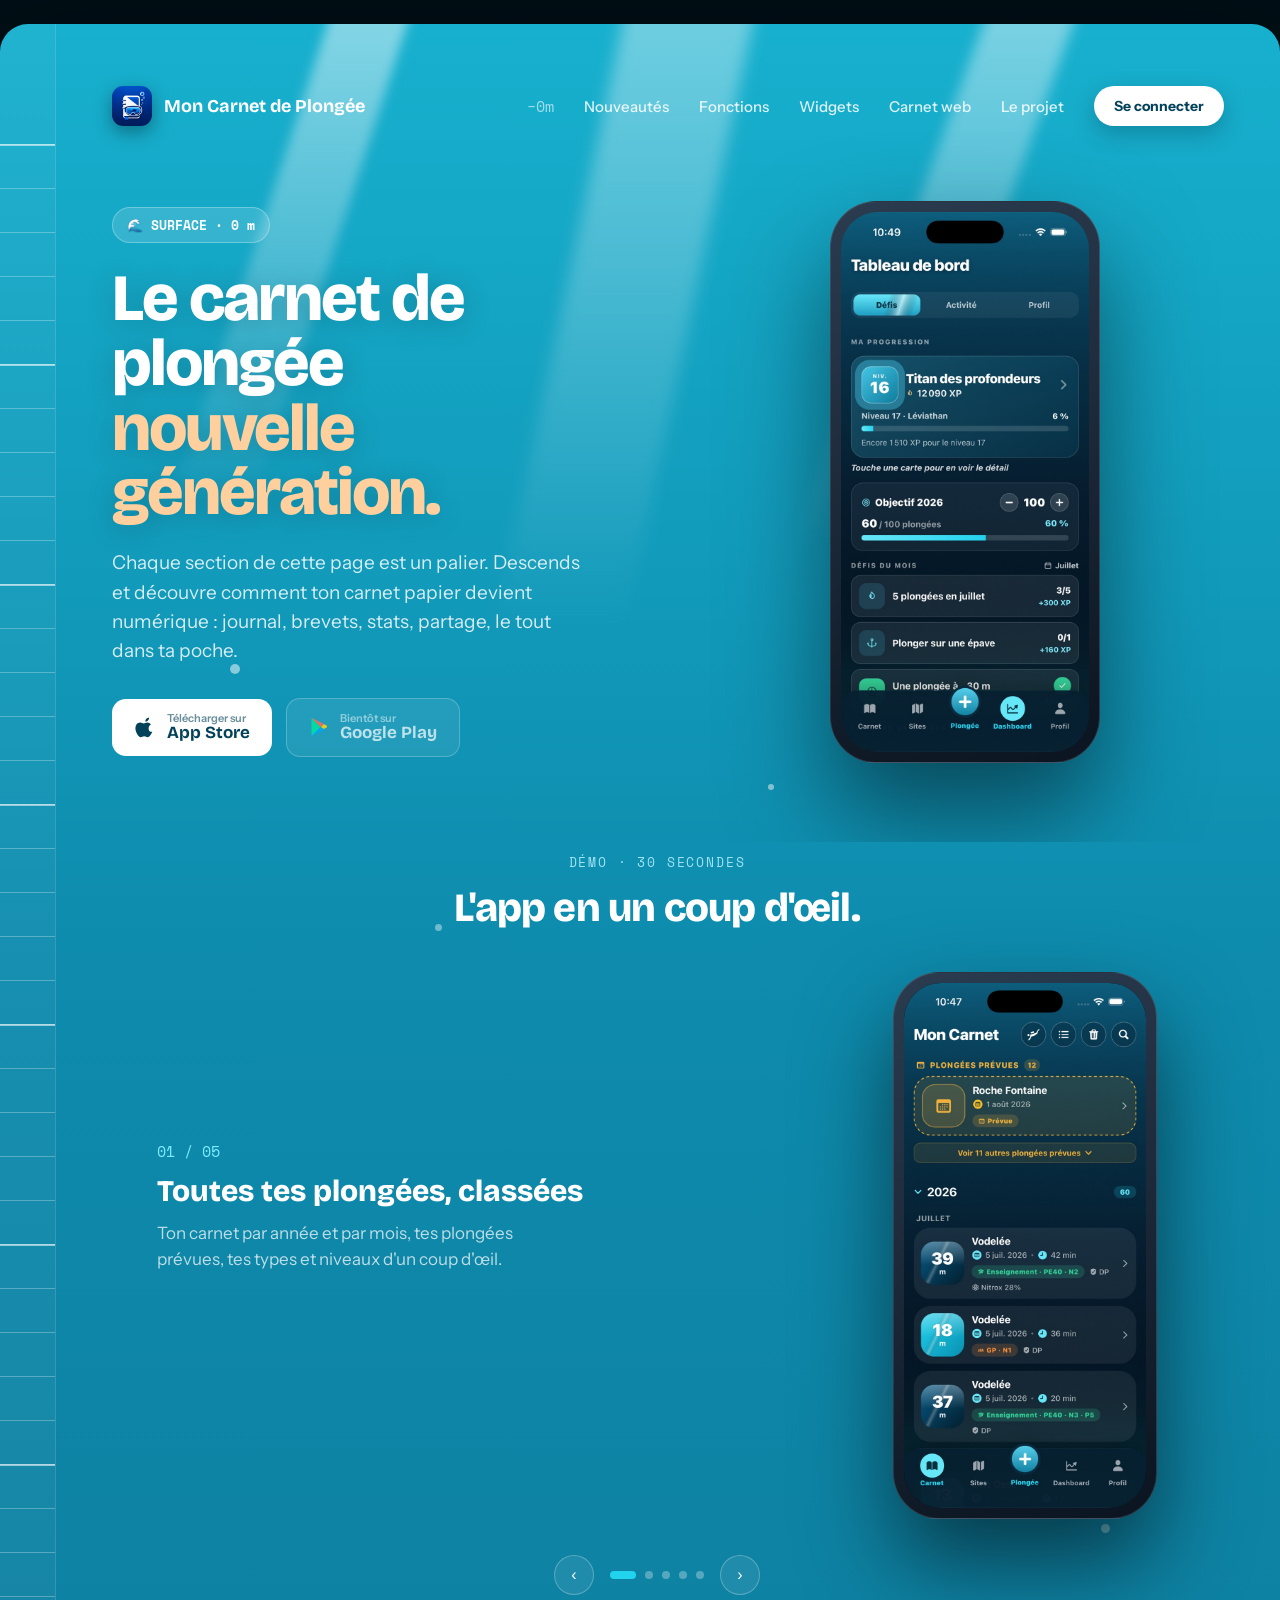
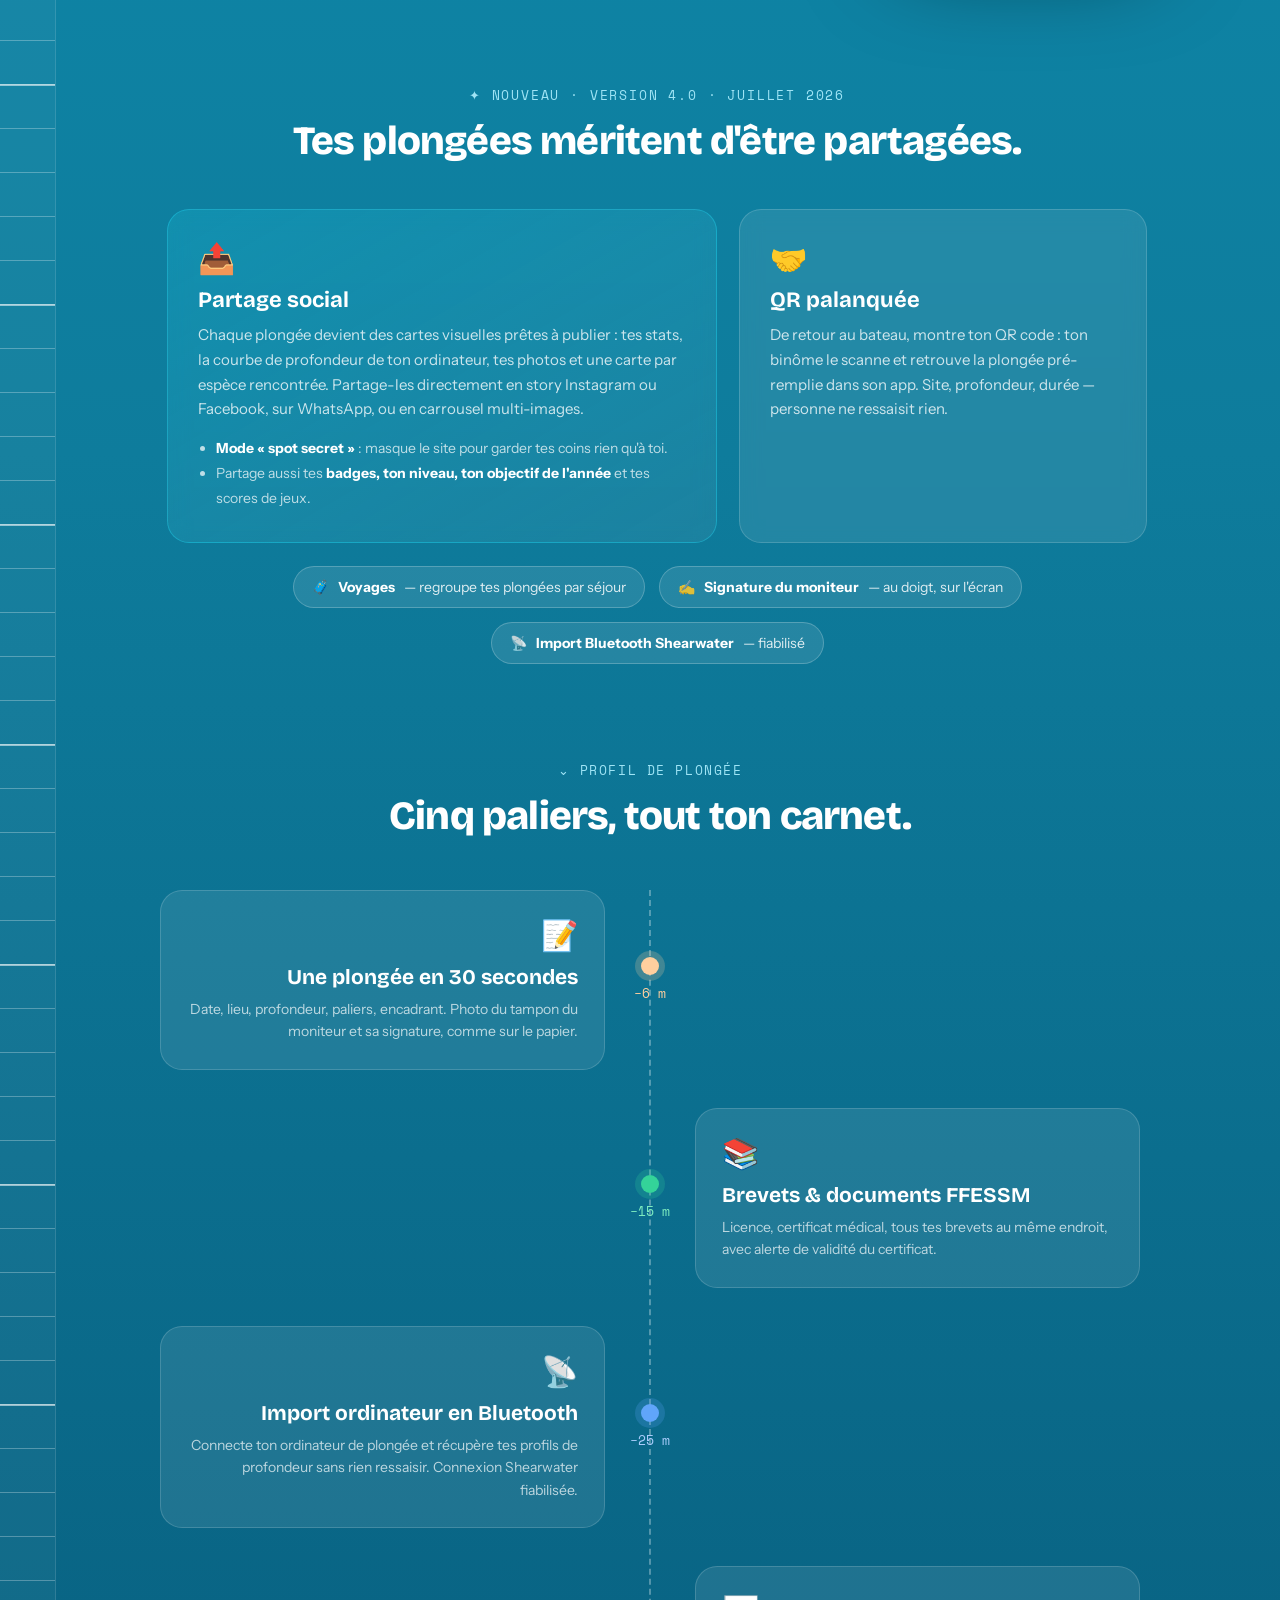
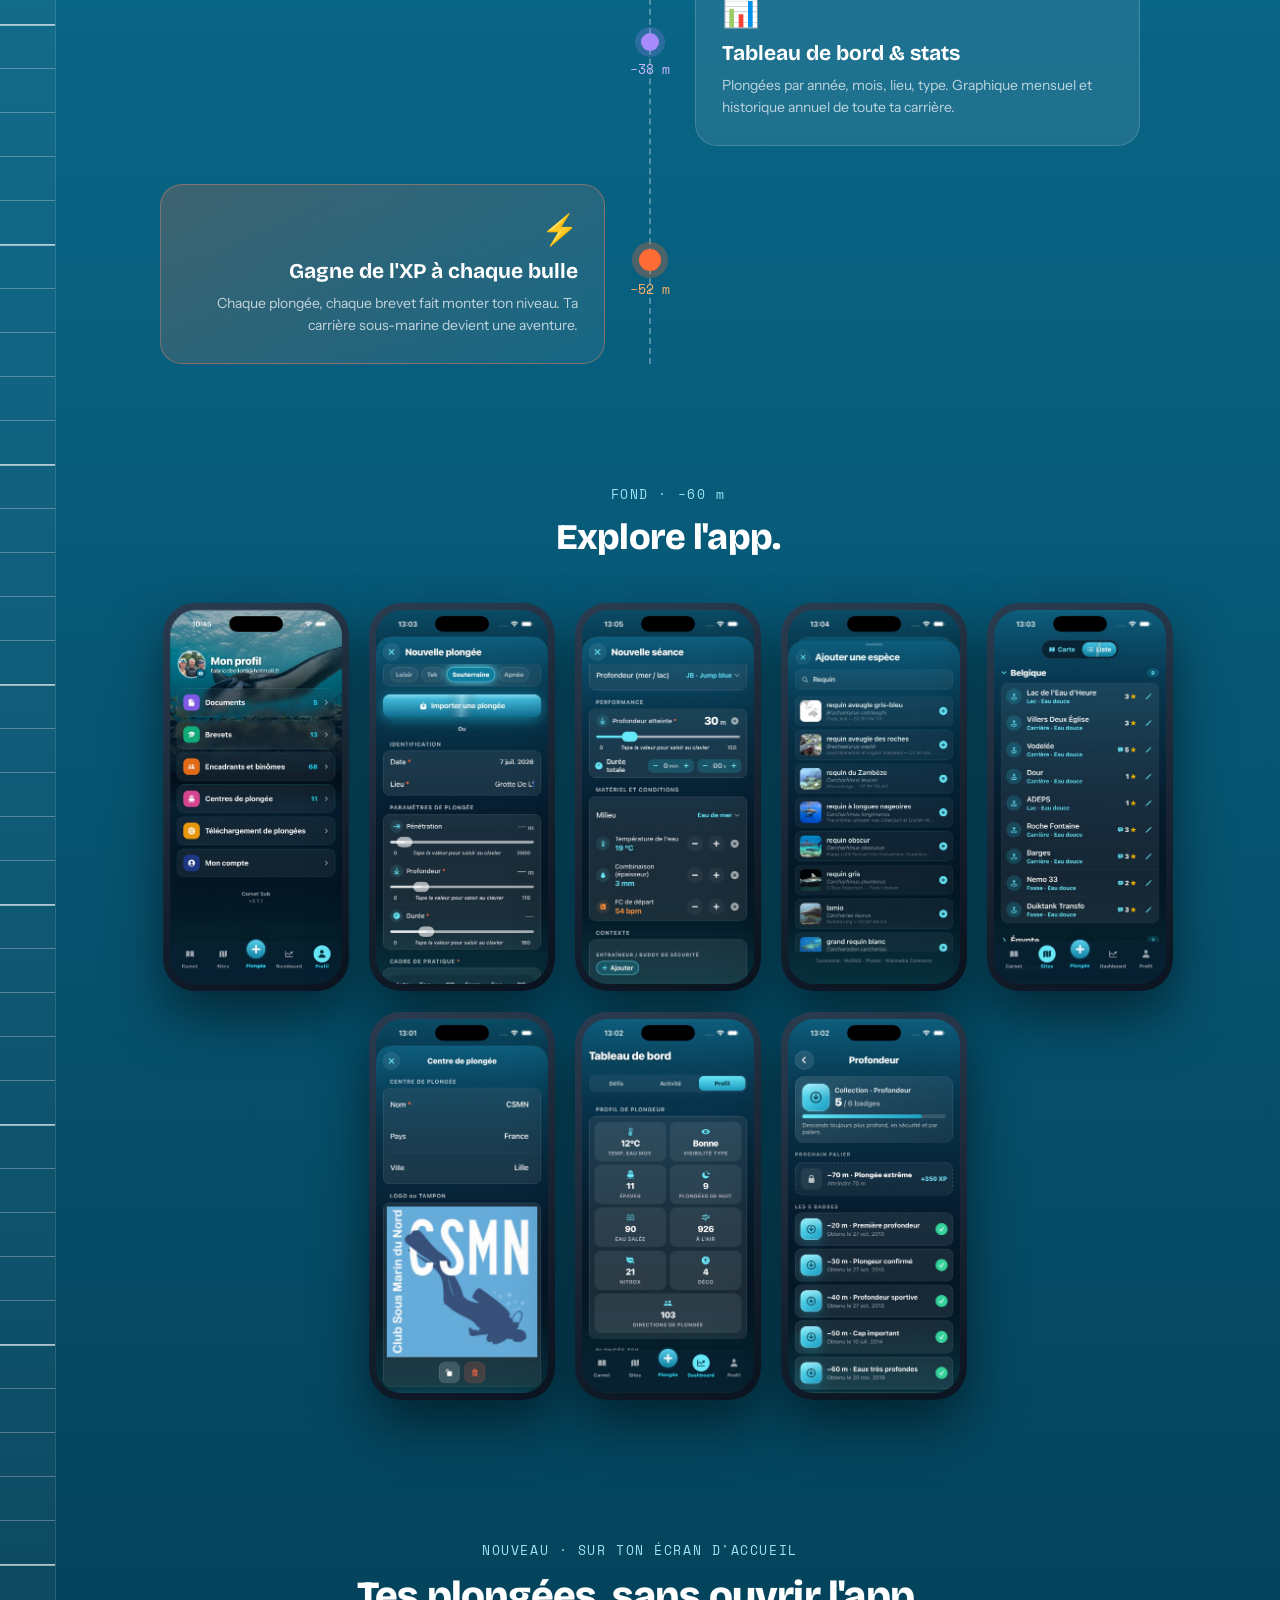
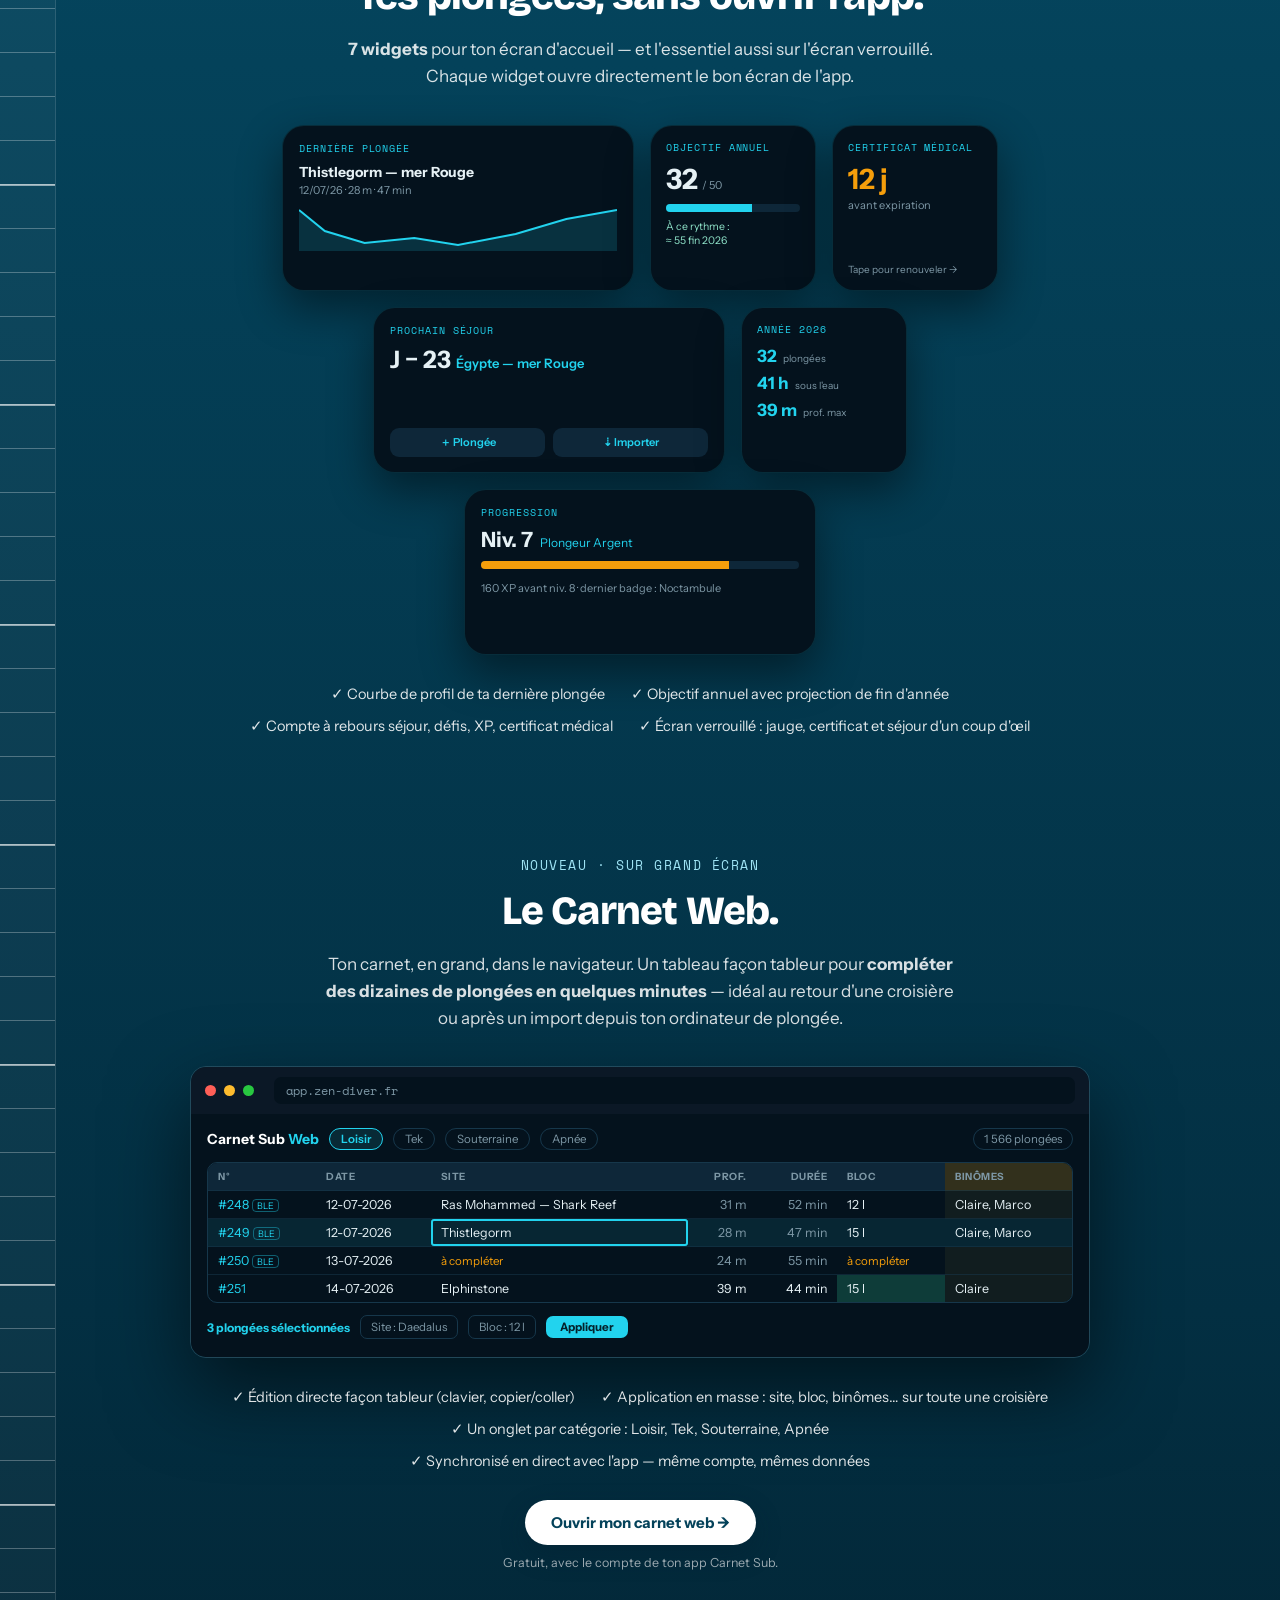
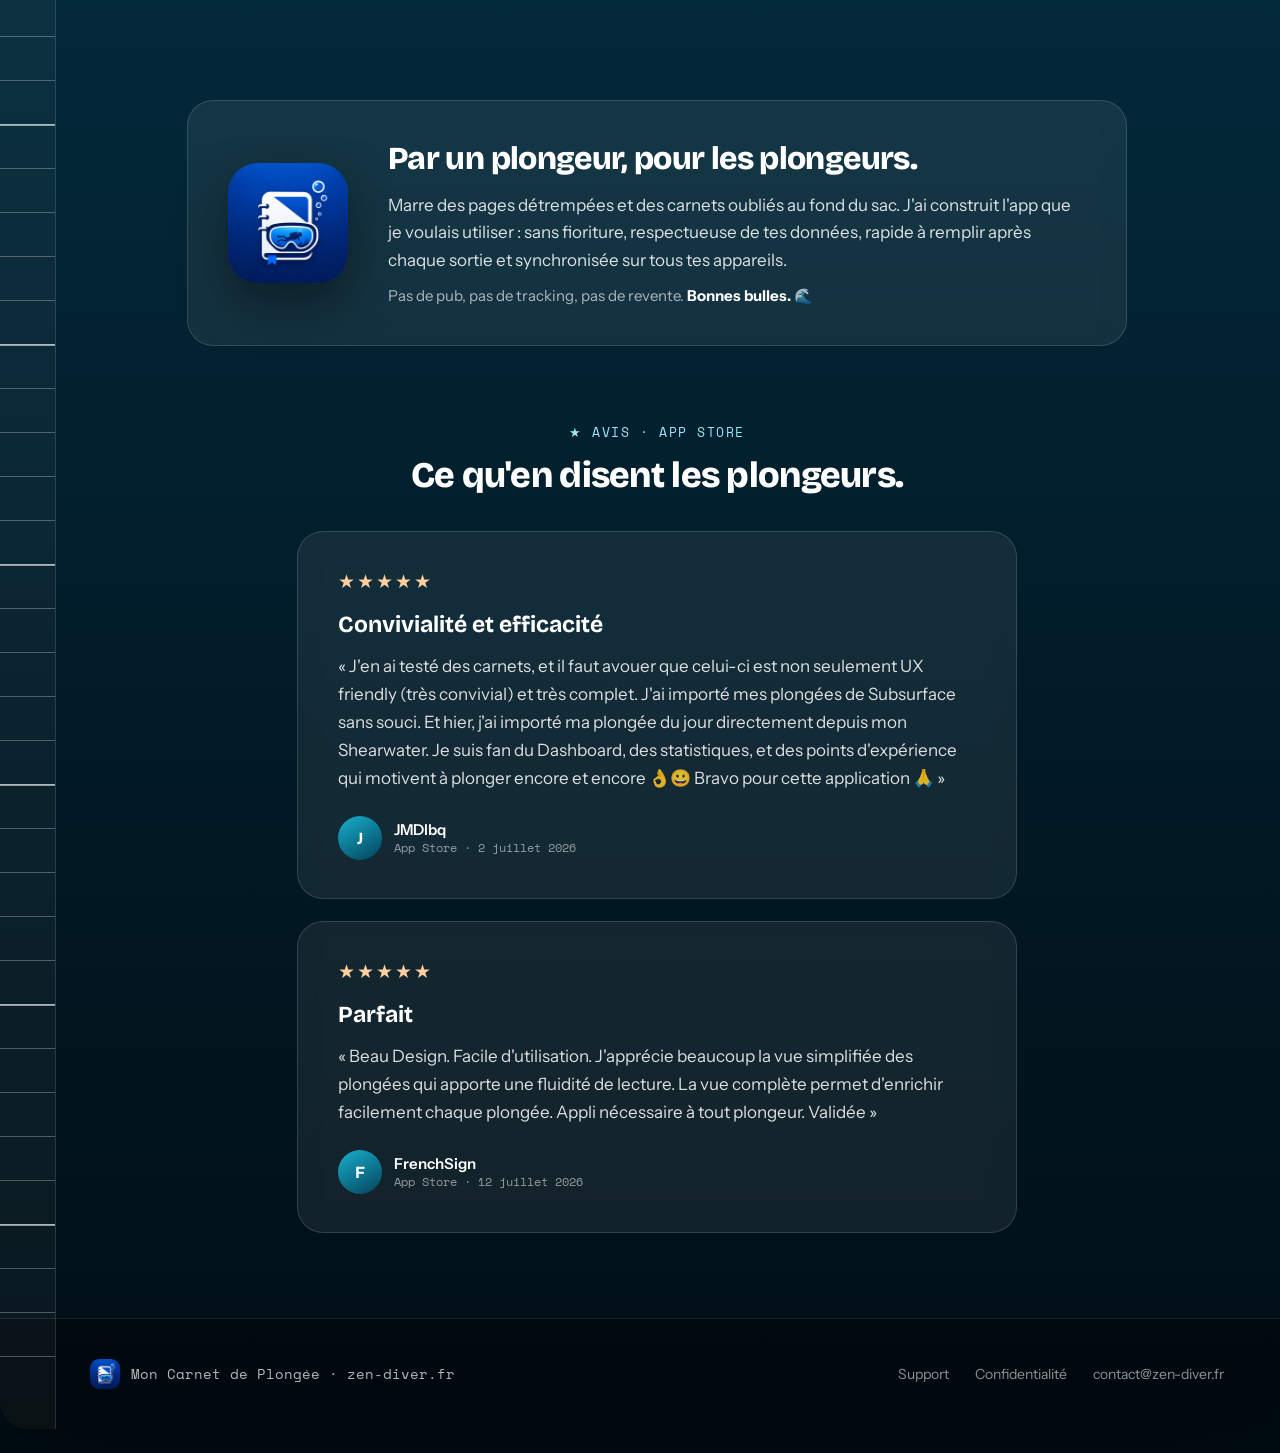
==== commit 43748b25: "Widgets : formats carrés + rectangles façon iOS, section regroupée avec le Carnet Web Co-Authored-By" ====
--- a/index.html
+++ b/index.html
@@ -366,6 +366,83 @@
   </div>
 
   <!-- CARNET WEB -->
+
+  <!-- WIDGETS -->
+  <div id="widgets" class="pad-side" style="position:relative; padding:60px 56px 40px 56px;">
+    <div class="reveal" style="text-align:center; margin:0 auto 14px;">
+      <div style="font-family:'Space Mono',monospace; color:#9FE4F5; font-size:13px; letter-spacing:0.12em; margin-bottom:12px;">NOUVEAU · SUR TON ÉCRAN D'ACCUEIL</div>
+      <h2 class="sec-title" style="margin:0; font-family:'Bricolage Grotesque',sans-serif; font-weight:800; font-size:40px; letter-spacing:-0.02em; color:#fff;">Tes plongées, sans ouvrir l'app.</h2>
+      <p style="max-width:640px; margin:16px auto 0; color:rgba(255,255,255,0.85); font-size:17px; line-height:1.6;"><b>7 widgets</b> pour ton écran d'accueil — et l'essentiel aussi sur l'écran verrouillé. Chaque widget ouvre directement le bon écran de l'app.</p>
+    </div>
+
+    <!-- Maquettes widgets (illustration, données fictives) -->
+    <div class="reveal" style="display:flex; flex-wrap:wrap; gap:16px; justify-content:center; align-items:flex-start; max-width:760px; margin:34px auto 30px;">
+
+      <div style="background:#04121d; border-radius:22px; padding:15px 16px; border:1px solid rgba(34,211,238,0.14); box-shadow:0 18px 44px rgba(0,0,0,0.45); font-family:'Instrument Sans',sans-serif; width:352px; height:166px; display:flex; flex-direction:column; text-align:left; box-sizing:border-box;">
+        <div style="font-family:'Space Mono',monospace; color:#22d3ee; font-size:9.5px; letter-spacing:0.1em; margin-bottom:8px;">DERNIÈRE PLONGÉE</div>
+        <div style="color:#e6f1f5; font-weight:700; font-size:14px; white-space:nowrap; overflow:hidden; text-overflow:ellipsis;">Thistlegorm — mer Rouge</div>
+        <div style="color:#7d97a5; font-size:11px; margin-top:2px;">12/07/26 · 28 m · 47 min</div>
+        <svg viewBox="0 0 320 44" preserveAspectRatio="none" style="width:100%; height:44px; margin-top:10px;" aria-hidden="true">
+          <path d="M0,3 L26,24 L66,36 L116,31 L160,38 L218,27 L269,12 L320,3 L320,44 L0,44 Z" fill="#22d3ee" fill-opacity="0.16"/>
+          <path d="M0,3 L26,24 L66,36 L116,31 L160,38 L218,27 L269,12 L320,3" fill="none" stroke="#22d3ee" stroke-width="2"/>
+        </svg>
+      </div>
+
+      <div style="background:#04121d; border-radius:22px; padding:14px 15px; border:1px solid rgba(34,211,238,0.14); box-shadow:0 18px 44px rgba(0,0,0,0.45); font-family:'Instrument Sans',sans-serif; width:166px; height:166px; display:flex; flex-direction:column; text-align:left; box-sizing:border-box;">
+        <div style="font-family:'Space Mono',monospace; color:#22d3ee; font-size:9.5px; letter-spacing:0.1em; margin-bottom:8px;">OBJECTIF ANNUEL</div>
+        <div style="display:flex; align-items:baseline; gap:4px;">
+          <span style="color:#e6f1f5; font-weight:800; font-size:28px;">32</span>
+          <span style="color:#7d97a5; font-size:11px;">/ 50</span>
+        </div>
+        <div style="background:#0e2739; border-radius:5px; height:8px; margin-top:8px; overflow:hidden;"><div style="width:64%; height:100%; background:#22d3ee;"></div></div>
+        <div style="color:#8fe3c9; font-size:10.5px; margin-top:8px; line-height:1.35;">À ce rythme :<br>≈ 55 fin 2026</div>
+      </div>
+
+      <div style="background:#04121d; border-radius:22px; padding:14px 15px; border:1px solid rgba(34,211,238,0.14); box-shadow:0 18px 44px rgba(0,0,0,0.45); font-family:'Instrument Sans',sans-serif; width:166px; height:166px; display:flex; flex-direction:column; text-align:left; box-sizing:border-box;">
+        <div style="font-family:'Space Mono',monospace; color:#22d3ee; font-size:9.5px; letter-spacing:0.1em; margin-bottom:8px;">CERTIFICAT MÉDICAL</div>
+        <div style="color:#f59e0b; font-weight:800; font-size:28px;">12 j</div>
+        <div style="color:#7d97a5; font-size:11px; margin-top:2px;">avant expiration</div>
+        <div style="margin-top:auto; color:#7d97a5; font-size:10px;">Tape pour renouveler →</div>
+      </div>
+
+      <div style="background:#04121d; border-radius:22px; padding:15px 16px; border:1px solid rgba(34,211,238,0.14); box-shadow:0 18px 44px rgba(0,0,0,0.45); font-family:'Instrument Sans',sans-serif; width:352px; height:166px; display:flex; flex-direction:column; text-align:left; box-sizing:border-box;">
+        <div style="font-family:'Space Mono',monospace; color:#22d3ee; font-size:9.5px; letter-spacing:0.1em; margin-bottom:8px;">PROCHAIN SÉJOUR</div>
+        <div style="color:#e6f1f5; font-weight:800; font-size:24px;">J − 23 <span style="color:#22d3ee; font-size:13px; font-weight:600;">Égypte — mer Rouge</span></div>
+        <div style="display:flex; gap:8px; margin-top:auto;">
+          <span style="flex:1; text-align:center; background:#0e2739; border-radius:9px; padding:7px 0; color:#22d3ee; font-size:11px; font-weight:600;">＋ Plongée</span>
+          <span style="flex:1; text-align:center; background:#0e2739; border-radius:9px; padding:7px 0; color:#22d3ee; font-size:11px; font-weight:600;">⇣ Importer</span>
+        </div>
+      </div>
+
+      <div style="background:#04121d; border-radius:22px; padding:14px 15px; border:1px solid rgba(34,211,238,0.14); box-shadow:0 18px 44px rgba(0,0,0,0.45); font-family:'Instrument Sans',sans-serif; width:166px; height:166px; display:flex; flex-direction:column; text-align:left; box-sizing:border-box;">
+        <div style="font-family:'Space Mono',monospace; color:#22d3ee; font-size:9.5px; letter-spacing:0.1em; margin-bottom:8px;">ANNÉE 2026</div>
+        <div style="display:flex; flex-direction:column; gap:7px; margin-top:2px;">
+          <div style="display:flex; align-items:baseline; gap:6px;"><span style="color:#22d3ee; font-weight:800; font-size:17px;">32</span><span style="color:#7d97a5; font-size:10px;">plongées</span></div>
+          <div style="display:flex; align-items:baseline; gap:6px;"><span style="color:#22d3ee; font-weight:800; font-size:17px;">41 h</span><span style="color:#7d97a5; font-size:10px;">sous l'eau</span></div>
+          <div style="display:flex; align-items:baseline; gap:6px;"><span style="color:#22d3ee; font-weight:800; font-size:17px;">39 m</span><span style="color:#7d97a5; font-size:10px;">prof. max</span></div>
+        </div>
+      </div>
+
+      <div style="background:#04121d; border-radius:22px; padding:15px 16px; border:1px solid rgba(34,211,238,0.14); box-shadow:0 18px 44px rgba(0,0,0,0.45); font-family:'Instrument Sans',sans-serif; width:352px; height:166px; display:flex; flex-direction:column; text-align:left; box-sizing:border-box;">
+        <div style="font-family:'Space Mono',monospace; color:#22d3ee; font-size:9.5px; letter-spacing:0.1em; margin-bottom:8px;">PROGRESSION</div>
+        <div style="display:flex; align-items:baseline; gap:7px;">
+          <span style="color:#e6f1f5; font-weight:800; font-size:21px;">Niv. 7</span>
+          <span style="color:#22d3ee; font-size:12px;">Plongeur Argent</span>
+        </div>
+        <div style="background:#0e2739; border-radius:5px; height:8px; margin-top:9px; overflow:hidden;"><div style="width:78%; height:100%; background:#f59e0b;"></div></div>
+        <div style="color:#7d97a5; font-size:11px; margin-top:12px;">160 XP avant niv. 8 · dernier badge : Noctambule</div>
+      </div>
+
+    </div>
+
+    <div class="reveal" style="display:flex; flex-wrap:wrap; gap:14px 26px; justify-content:center; max-width:860px; margin:0 auto 20px; color:rgba(255,255,255,0.88); font-size:14.5px;">
+      <span>✓ Courbe de profil de ta dernière plongée</span>
+      <span>✓ Objectif annuel avec projection de fin d'année</span>
+      <span>✓ Compte à rebours séjour, défis, XP, certificat médical</span>
+      <span>✓ Écran verrouillé : jauge, certificat et séjour d'un coup d'œil</span>
+    </div>
+  </div>
+
   <div id="carnet-web" class="pad-side" style="position:relative; padding:60px 56px 40px 56px;">
     <div class="reveal" style="text-align:center; margin:0 auto 14px;">
       <div style="font-family:'Space Mono',monospace; color:#9FE4F5; font-size:13px; letter-spacing:0.12em; margin-bottom:12px;">NOUVEAU · SUR GRAND ÉCRAN</div>
@@ -431,82 +508,6 @@
   </div>
 
 
-  <!-- WIDGETS -->
-  <div id="widgets" class="pad-side" style="position:relative; padding:60px 56px 40px 56px;">
-    <div class="reveal" style="text-align:center; margin:0 auto 14px;">
-      <div style="font-family:'Space Mono',monospace; color:#9FE4F5; font-size:13px; letter-spacing:0.12em; margin-bottom:12px;">NOUVEAU · SUR TON ÉCRAN D'ACCUEIL</div>
-      <h2 class="sec-title" style="margin:0; font-family:'Bricolage Grotesque',sans-serif; font-weight:800; font-size:40px; letter-spacing:-0.02em; color:#fff;">Tes plongées, sans ouvrir l'app.</h2>
-      <p style="max-width:640px; margin:16px auto 0; color:rgba(255,255,255,0.85); font-size:17px; line-height:1.6;"><b>7 widgets</b> pour ton écran d'accueil — et l'essentiel aussi sur l'écran verrouillé. Chaque widget ouvre directement le bon écran de l'app.</p>
-    </div>
-
-    <!-- Maquettes widgets (illustration, données fictives) -->
-    <div class="reveal" style="display:flex; flex-wrap:wrap; gap:18px; justify-content:center; max-width:900px; margin:34px auto 30px;">
-
-      <div style="background:#04121d; border-radius:22px; padding:16px; border:1px solid rgba(34,211,238,0.14); box-shadow:0 18px 44px rgba(0,0,0,0.45); font-family:'Instrument Sans',sans-serif; width:250px; min-height:132px; display:flex; flex-direction:column; text-align:left;">
-        <div style="font-family:'Space Mono',monospace; color:#22d3ee; font-size:9.5px; letter-spacing:0.1em; margin-bottom:8px;">DERNIÈRE PLONGÉE</div>
-        <div style="color:#e6f1f5; font-weight:700; font-size:14px; white-space:nowrap; overflow:hidden; text-overflow:ellipsis;">Thistlegorm — mer Rouge</div>
-        <div style="color:#7d97a5; font-size:11px; margin-top:2px;">12/07/26 · 28 m · 47 min</div>
-        <svg viewBox="0 0 220 42" style="width:100%; height:42px; margin-top:8px;" aria-hidden="true">
-          <path d="M0,3 L18,22 L45,34 L80,30 L110,36 L150,26 L185,12 L220,3 L220,42 L0,42 Z" fill="#22d3ee" fill-opacity="0.16"/>
-          <path d="M0,3 L18,22 L45,34 L80,30 L110,36 L150,26 L185,12 L220,3" fill="none" stroke="#22d3ee" stroke-width="2"/>
-        </svg>
-      </div>
-
-      <div style="background:#04121d; border-radius:22px; padding:16px; border:1px solid rgba(34,211,238,0.14); box-shadow:0 18px 44px rgba(0,0,0,0.45); font-family:'Instrument Sans',sans-serif; width:250px; min-height:132px; display:flex; flex-direction:column; text-align:left;">
-        <div style="font-family:'Space Mono',monospace; color:#22d3ee; font-size:9.5px; letter-spacing:0.1em; margin-bottom:8px;">OBJECTIF ANNUEL</div>
-        <div style="display:flex; align-items:baseline; gap:5px;">
-          <span style="color:#e6f1f5; font-weight:800; font-size:30px;">32</span>
-          <span style="color:#7d97a5; font-size:12px;">/ 50 plongées</span>
-        </div>
-        <div style="background:#0e2739; border-radius:5px; height:8px; margin-top:9px; overflow:hidden;"><div style="width:64%; height:100%; background:#22d3ee;"></div></div>
-        <div style="color:#8fe3c9; font-size:11px; margin-top:8px;">À ce rythme : ≈ 55 fin 2026</div>
-      </div>
-
-      <div style="background:#04121d; border-radius:22px; padding:16px; border:1px solid rgba(34,211,238,0.14); box-shadow:0 18px 44px rgba(0,0,0,0.45); font-family:'Instrument Sans',sans-serif; width:250px; min-height:132px; display:flex; flex-direction:column; text-align:left;">
-        <div style="font-family:'Space Mono',monospace; color:#22d3ee; font-size:9.5px; letter-spacing:0.1em; margin-bottom:8px;">PROCHAIN SÉJOUR</div>
-        <div style="color:#e6f1f5; font-weight:800; font-size:26px;">J − 23</div>
-        <div style="color:#22d3ee; font-size:12px; margin-top:2px;">Égypte — mer Rouge</div>
-        <div style="display:flex; gap:8px; margin-top:10px;">
-          <span style="flex:1; text-align:center; background:#0e2739; border-radius:9px; padding:6px 0; color:#22d3ee; font-size:11px; font-weight:600;">＋ Plongée</span>
-          <span style="flex:1; text-align:center; background:#0e2739; border-radius:9px; padding:6px 0; color:#22d3ee; font-size:11px; font-weight:600;">⇣ Importer</span>
-        </div>
-      </div>
-
-      <div style="background:#04121d; border-radius:22px; padding:16px; border:1px solid rgba(34,211,238,0.14); box-shadow:0 18px 44px rgba(0,0,0,0.45); font-family:'Instrument Sans',sans-serif; width:250px; min-height:132px; display:flex; flex-direction:column; text-align:left;">
-        <div style="font-family:'Space Mono',monospace; color:#22d3ee; font-size:9.5px; letter-spacing:0.1em; margin-bottom:8px;">PROGRESSION</div>
-        <div style="display:flex; align-items:baseline; gap:7px;">
-          <span style="color:#e6f1f5; font-weight:800; font-size:22px;">Niv. 7</span>
-          <span style="color:#22d3ee; font-size:12px;">Plongeur Argent</span>
-        </div>
-        <div style="background:#0e2739; border-radius:5px; height:8px; margin-top:9px; overflow:hidden;"><div style="width:78%; height:100%; background:#f59e0b;"></div></div>
-        <div style="color:#7d97a5; font-size:11px; margin-top:8px;">160 XP avant niv. 8 · badge : Noctambule</div>
-      </div>
-
-      <div style="background:#04121d; border-radius:22px; padding:16px; border:1px solid rgba(34,211,238,0.14); box-shadow:0 18px 44px rgba(0,0,0,0.45); font-family:'Instrument Sans',sans-serif; width:250px; min-height:132px; display:flex; flex-direction:column; text-align:left; min-height:auto;">
-        <div style="font-family:'Space Mono',monospace; color:#22d3ee; font-size:9.5px; letter-spacing:0.1em; margin-bottom:8px;">CERTIFICAT MÉDICAL</div>
-        <div style="color:#f59e0b; font-weight:800; font-size:26px;">12 j</div>
-        <div style="color:#7d97a5; font-size:11px; margin-top:2px;">avant expiration</div>
-      </div>
-
-      <div style="background:#04121d; border-radius:22px; padding:16px; border:1px solid rgba(34,211,238,0.14); box-shadow:0 18px 44px rgba(0,0,0,0.45); font-family:'Instrument Sans',sans-serif; width:250px; min-height:132px; display:flex; flex-direction:column; text-align:left; min-height:auto;">
-        <div style="font-family:'Space Mono',monospace; color:#22d3ee; font-size:9.5px; letter-spacing:0.1em; margin-bottom:8px;">ANNÉE 2026</div>
-        <div style="display:flex; justify-content:space-between; margin-top:4px;">
-          <span style="text-align:center;"><span style="display:block; color:#22d3ee; font-weight:800; font-size:19px;">32</span><span style="color:#7d97a5; font-size:9.5px;">plongées</span></span>
-          <span style="text-align:center;"><span style="display:block; color:#22d3ee; font-weight:800; font-size:19px;">41 h</span><span style="color:#7d97a5; font-size:9.5px;">sous l'eau</span></span>
-          <span style="text-align:center;"><span style="display:block; color:#22d3ee; font-weight:800; font-size:19px;">39 m</span><span style="color:#7d97a5; font-size:9.5px;">prof. max</span></span>
-        </div>
-      </div>
-
-    </div>
-
-    <div class="reveal" style="display:flex; flex-wrap:wrap; gap:14px 26px; justify-content:center; max-width:860px; margin:0 auto 20px; color:rgba(255,255,255,0.88); font-size:14.5px;">
-      <span>✓ Courbe de profil de ta dernière plongée</span>
-      <span>✓ Objectif annuel avec projection de fin d'année</span>
-      <span>✓ Compte à rebours séjour, défis, XP, certificat médical</span>
-      <span>✓ Écran verrouillé : jauge, certificat et séjour d'un coup d'œil</span>
-    </div>
-  </div>
-
   <!-- STORY -->
   <div id="projet" class="pad-side" style="position:relative; padding:70px 56px 70px 90px;">
     <div class="reveal story-card" style="display:grid; grid-template-columns:auto 1fr; gap:40px; align-items:center; max-width:940px; margin:0 auto; background:rgba(255,255,255,0.07); border:1px solid rgba(255,255,255,0.14); border-radius:26px; padding:40px; backdrop-filter:blur(10px);">
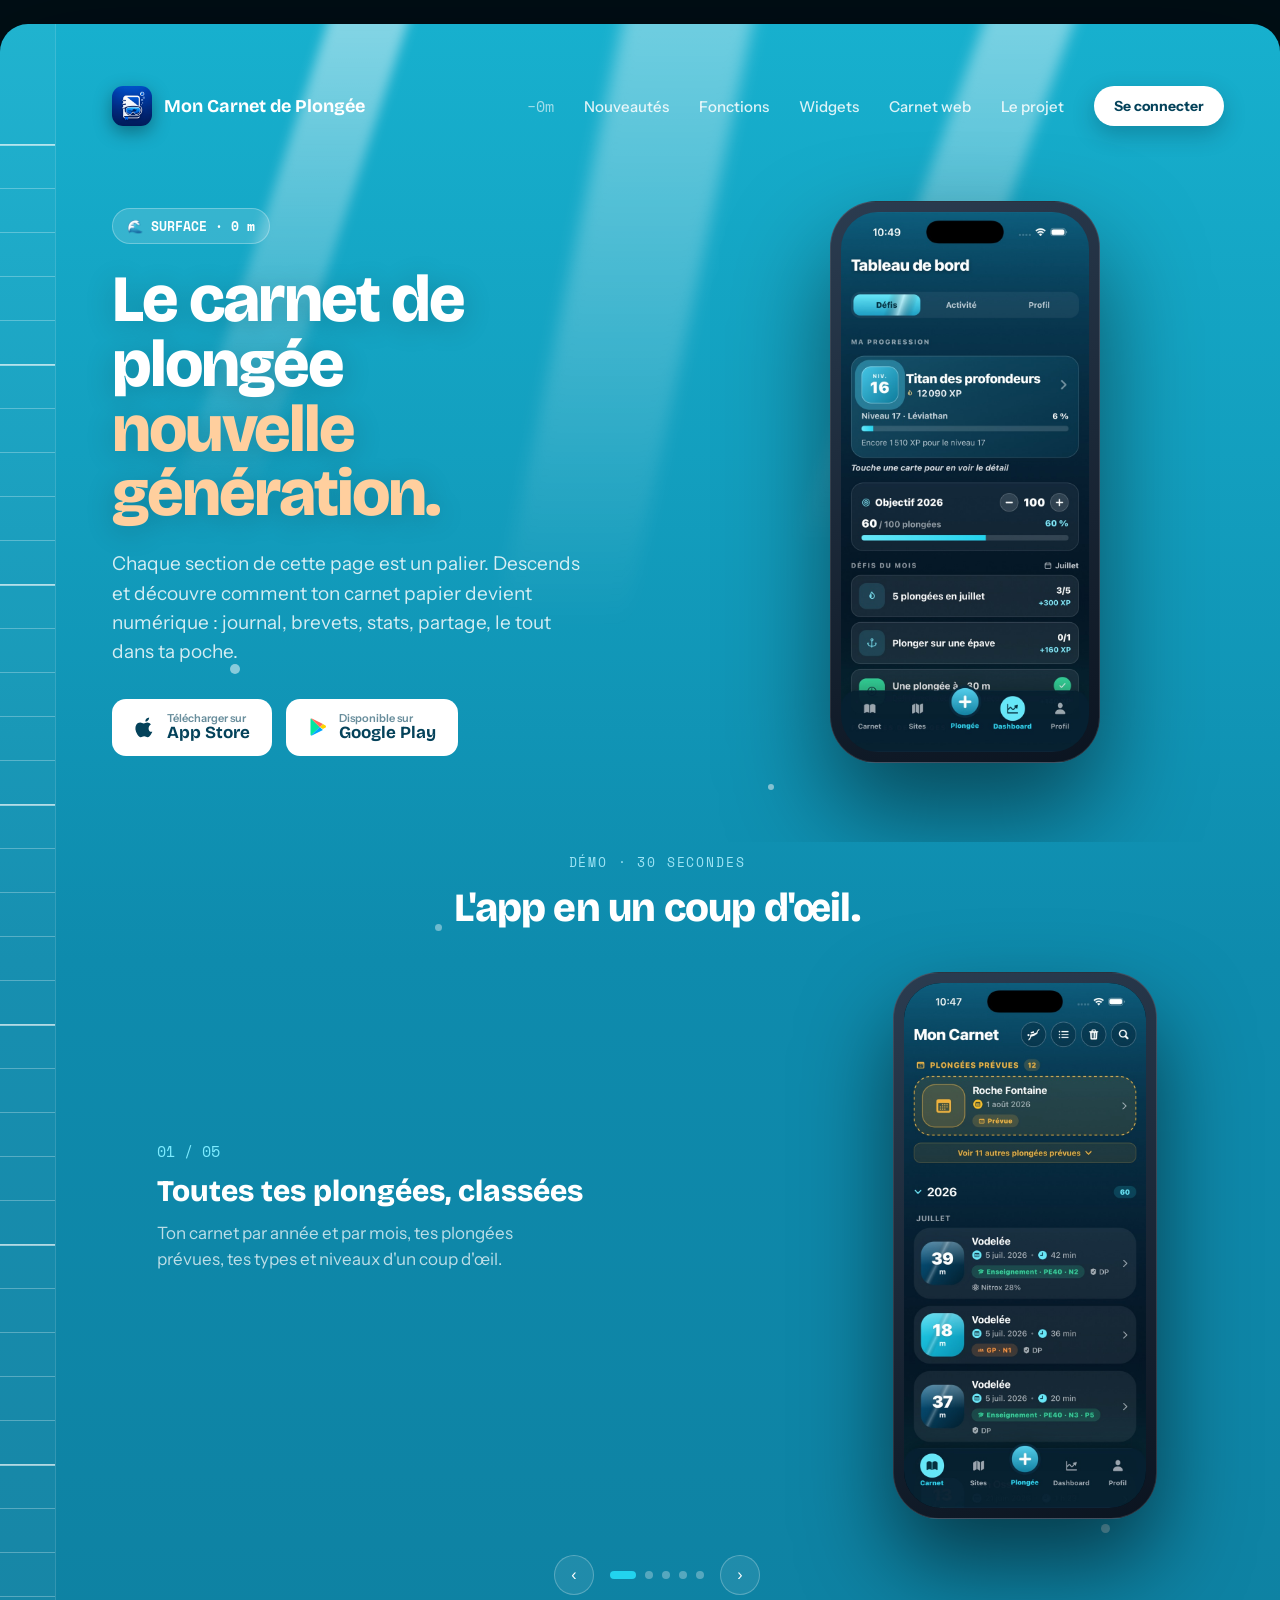
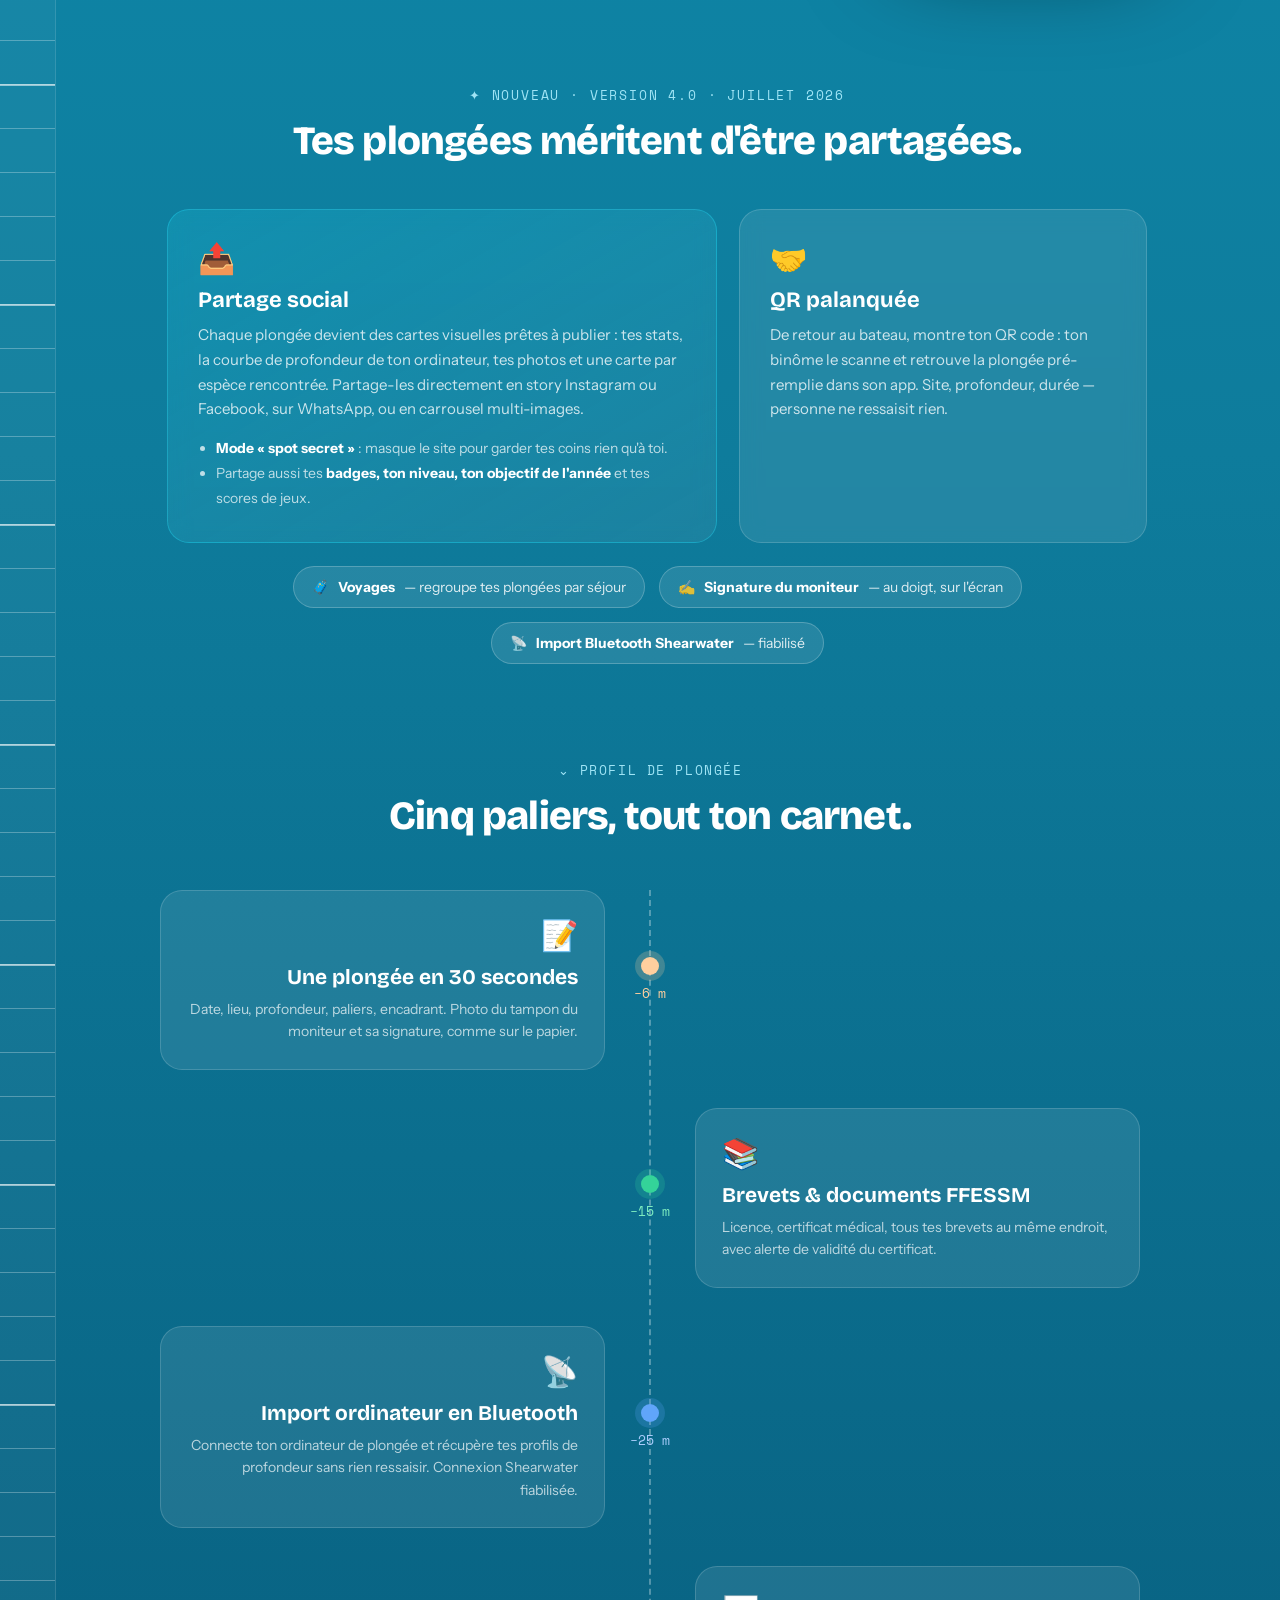
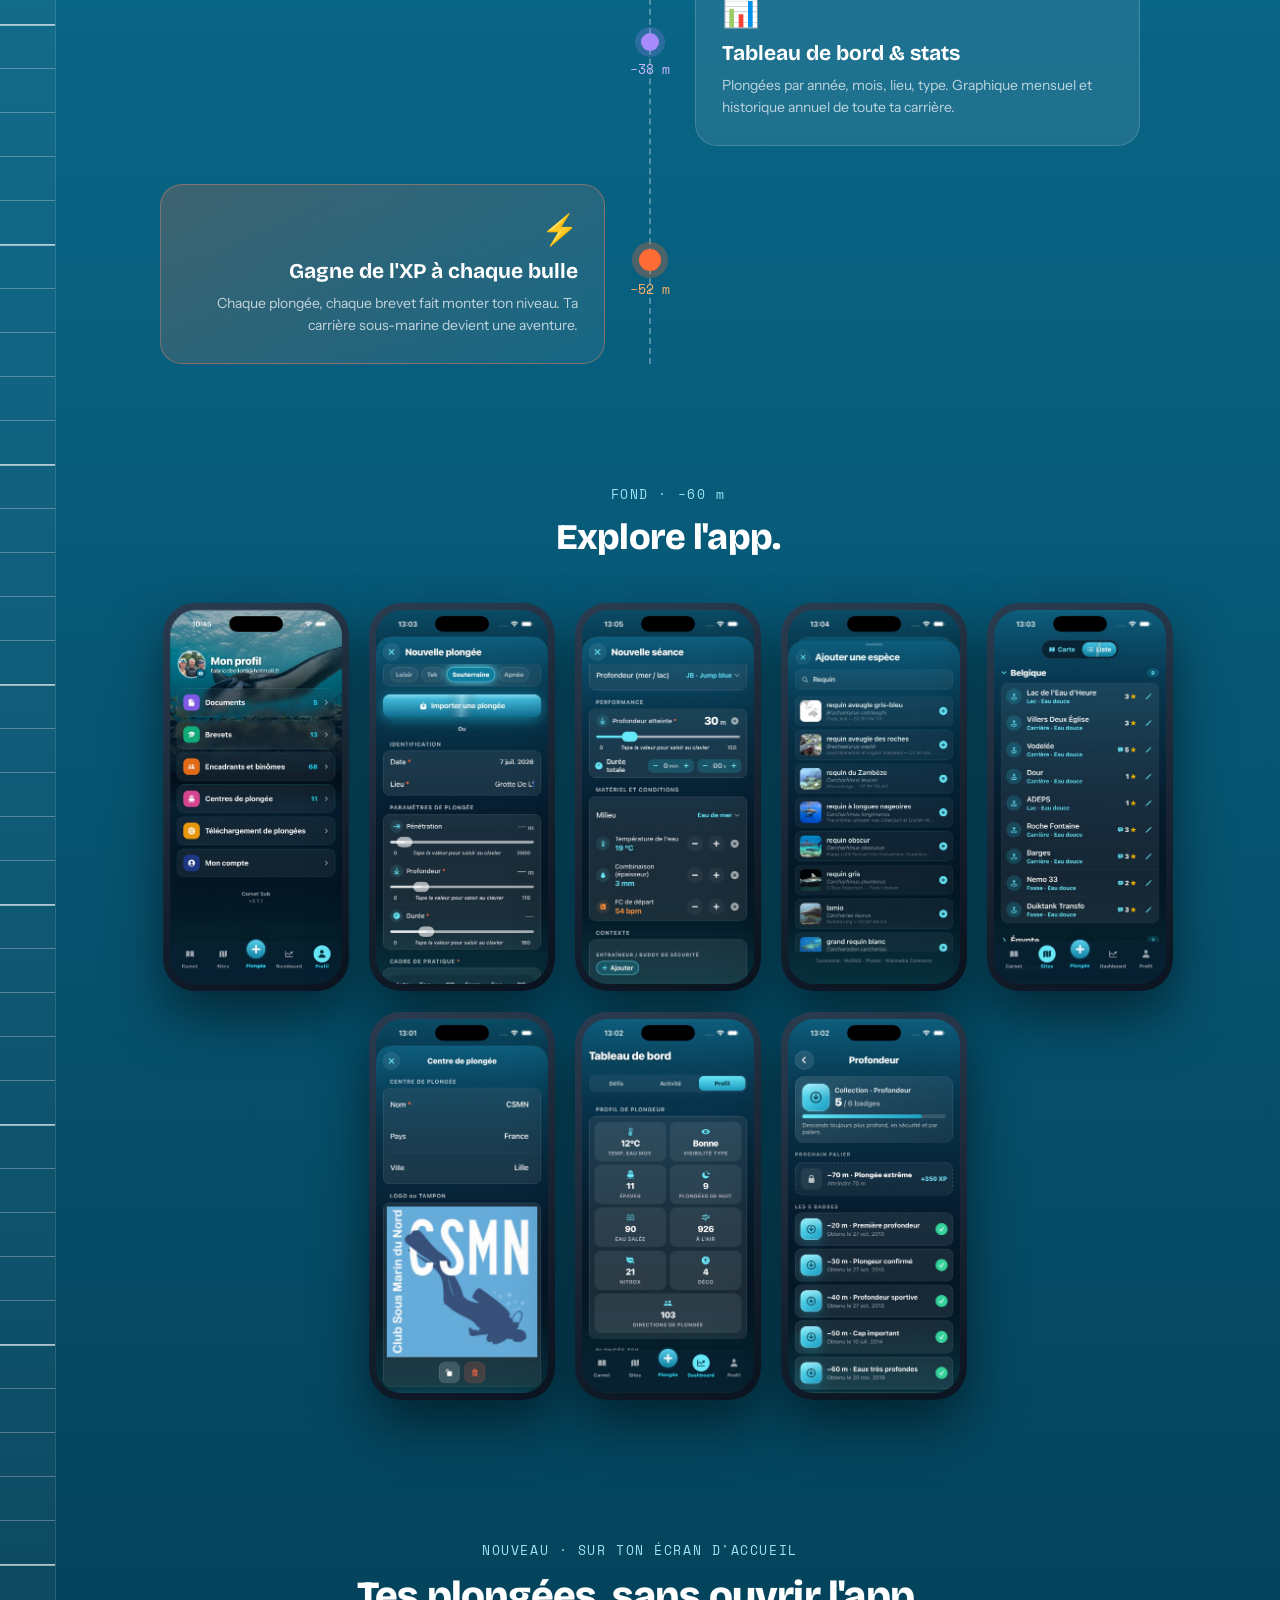
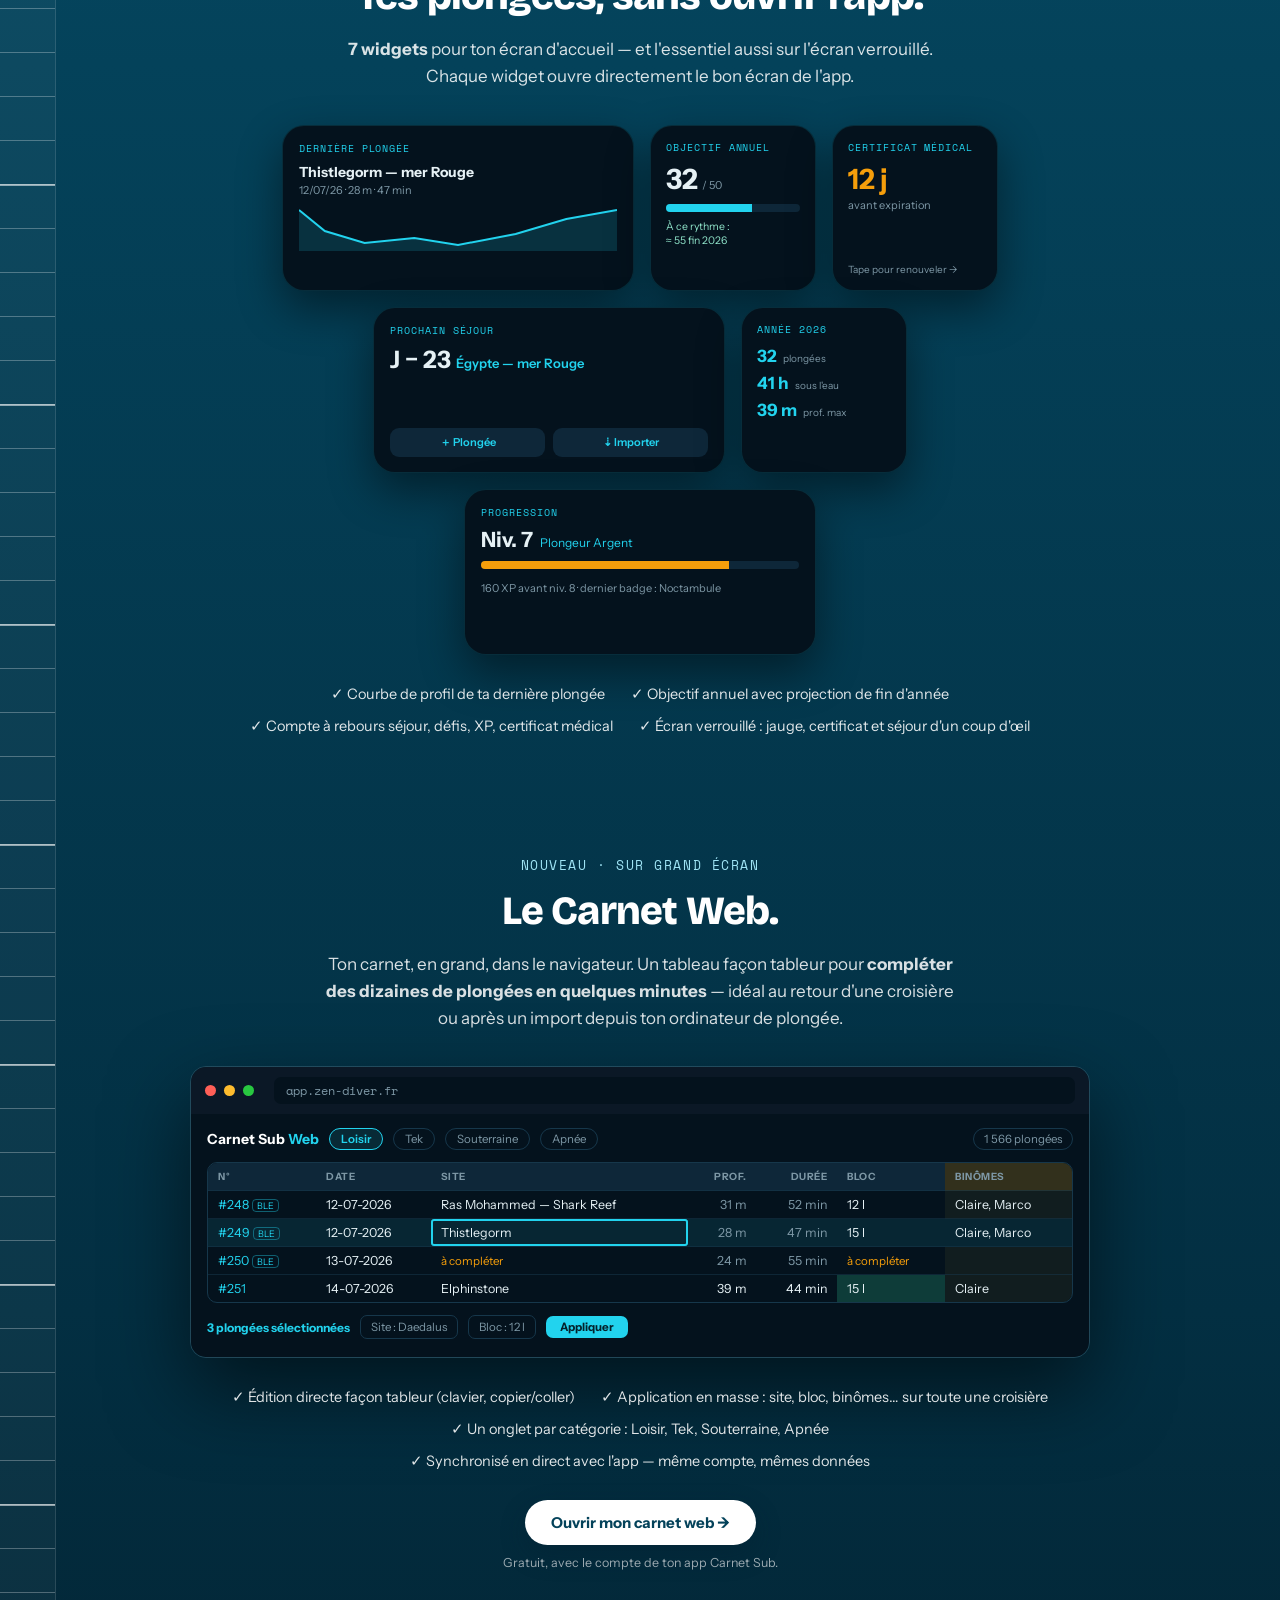
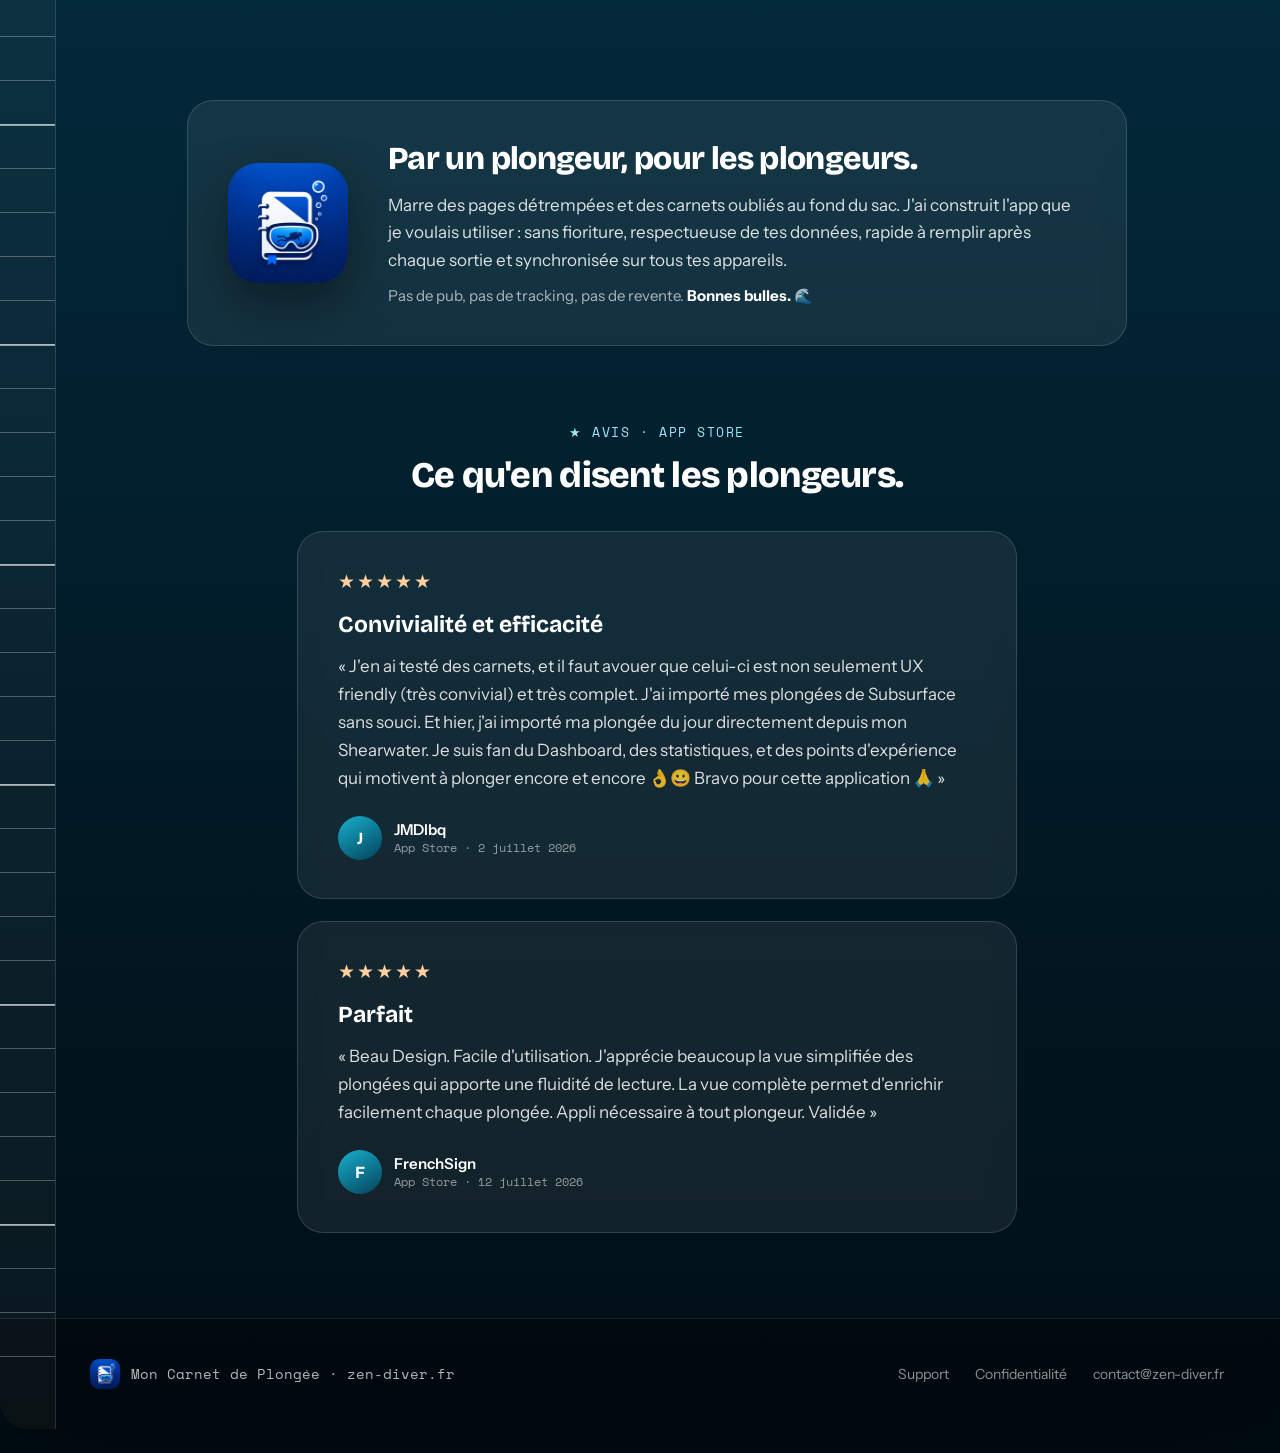
==== commit 0625aa4a: "L'app est disponible sur Google Play Le bouton Play devient un vrai lien (fiche vérifiée en ligne) a" ====
--- a/index.html
+++ b/index.html
@@ -4,7 +4,7 @@
   <meta charset="utf-8">
   <meta name="viewport" content="width=device-width, initial-scale=1">
   <title>Mon Carnet de Plongée — ton carnet de plongée & apnée</title>
-  <meta name="description" content="Mon Carnet de Plongée : ton carnet papier devient numérique. Journal, brevets, statistiques, sites, partage social — loisir, Tek, souterraine et apnée. Sur iPhone.">
+  <meta name="description" content="Mon Carnet de Plongée : ton carnet papier devient numérique. Journal, brevets, statistiques, sites, partage social — loisir, Tek, souterraine et apnée. Sur iPhone et Android.">
   <link rel="icon" href="assets/images/icon.png">
   <meta property="og:type" content="website">
   <meta property="og:title" content="Mon Carnet de Plongée">
@@ -147,10 +147,10 @@
             <svg width="22" height="22" viewBox="0 0 24 24" fill="#04425A"><path d="M16.5 1.5c.1 1.2-.4 2.3-1.1 3.1-.7.9-1.9 1.5-3 1.4-.1-1.1.4-2.3 1.1-3 .7-.8 2-1.4 3-1.5zM20 17.2c-.5 1.2-.8 1.7-1.4 2.7-.9 1.4-2.2 3.2-3.8 3.2-1.4 0-1.8-.9-3.7-.9s-2.3.9-3.7.9c-1.6 0-2.8-1.6-3.7-3C1.2 16.5.9 12 2.5 9.6c1-1.6 2.6-2.5 4.2-2.5 1.6 0 2.6 1 3.9 1s2.1-1 3.9-1c1.4 0 2.9.8 3.9 2.1-3.4 1.9-2.9 6.8-.5 8z"/></svg>
             <span style="display:flex; flex-direction:column; line-height:1.1;"><span style="font-size:11px; opacity:0.6;">Télécharger sur</span><span style="font-size:17px; font-weight:700; font-family:'Bricolage Grotesque',sans-serif;">App Store</span></span>
           </a>
-          <span aria-disabled="true" style="display:inline-flex; align-items:center; gap:11px; background:rgba(255,255,255,0.08); border:1px solid rgba(255,255,255,0.22); color:rgba(255,255,255,0.7); padding:13px 22px; border-radius:14px; font-weight:600; cursor:default;">
-            <svg width="20" height="22" viewBox="0 0 24 24" style="opacity:0.85;"><path fill="#00E5A0" d="M3.6 1.8 14 12 3.6 22.2c-.4-.2-.6-.6-.6-1.1V2.9c0-.5.2-.9.6-1.1z"/><path fill="#FFD400" d="M17.9 8.5 21 10.3c.8.5.8 1.7 0 2.2l-3.1 1.8L14 12l3.9-3.5z"/><path fill="#FF6B5C" d="M3.6 1.8c.3-.2.7-.2 1.1 0L17.9 8.5 14 12 3.6 1.8z"/><path fill="#00A6FF" d="M14 12l3.9 3.5L4.7 22.2c-.4.2-.8.2-1.1 0L14 12z"/></svg>
-            <span style="display:flex; flex-direction:column; line-height:1.1;"><span style="font-size:11px; opacity:0.7;">Bientôt sur</span><span style="font-size:17px; font-weight:700; font-family:'Bricolage Grotesque',sans-serif;">Google Play</span></span>
-          </span>
+          <a class="store-btn" href="https://play.google.com/store/apps/details?id=fr.zendiver.moncarnet" target="_blank" rel="noopener" style="display:inline-flex; align-items:center; gap:11px; background:#fff; color:#04425A; padding:13px 22px; border-radius:14px; font-weight:600;">
+            <svg width="20" height="22" viewBox="0 0 24 24"><path fill="#00E5A0" d="M3.6 1.8 14 12 3.6 22.2c-.4-.2-.6-.6-.6-1.1V2.9c0-.5.2-.9.6-1.1z"/><path fill="#FFD400" d="M17.9 8.5 21 10.3c.8.5.8 1.7 0 2.2l-3.1 1.8L14 12l3.9-3.5z"/><path fill="#FF6B5C" d="M3.6 1.8c.3-.2.7-.2 1.1 0L17.9 8.5 14 12 3.6 1.8z"/><path fill="#00A6FF" d="M14 12l3.9 3.5L4.7 22.2c-.4.2-.8.2-1.1 0L14 12z"/></svg>
+            <span style="display:flex; flex-direction:column; line-height:1.1;"><span style="font-size:11px; opacity:0.6;">Disponible sur</span><span style="font-size:17px; font-weight:700; font-family:'Bricolage Grotesque',sans-serif;">Google Play</span></span>
+          </a>
         </div>
       </div>
       <div class="hero-phone" style="position:relative; display:flex; justify-content:center; align-items:center; min-height:600px;">
